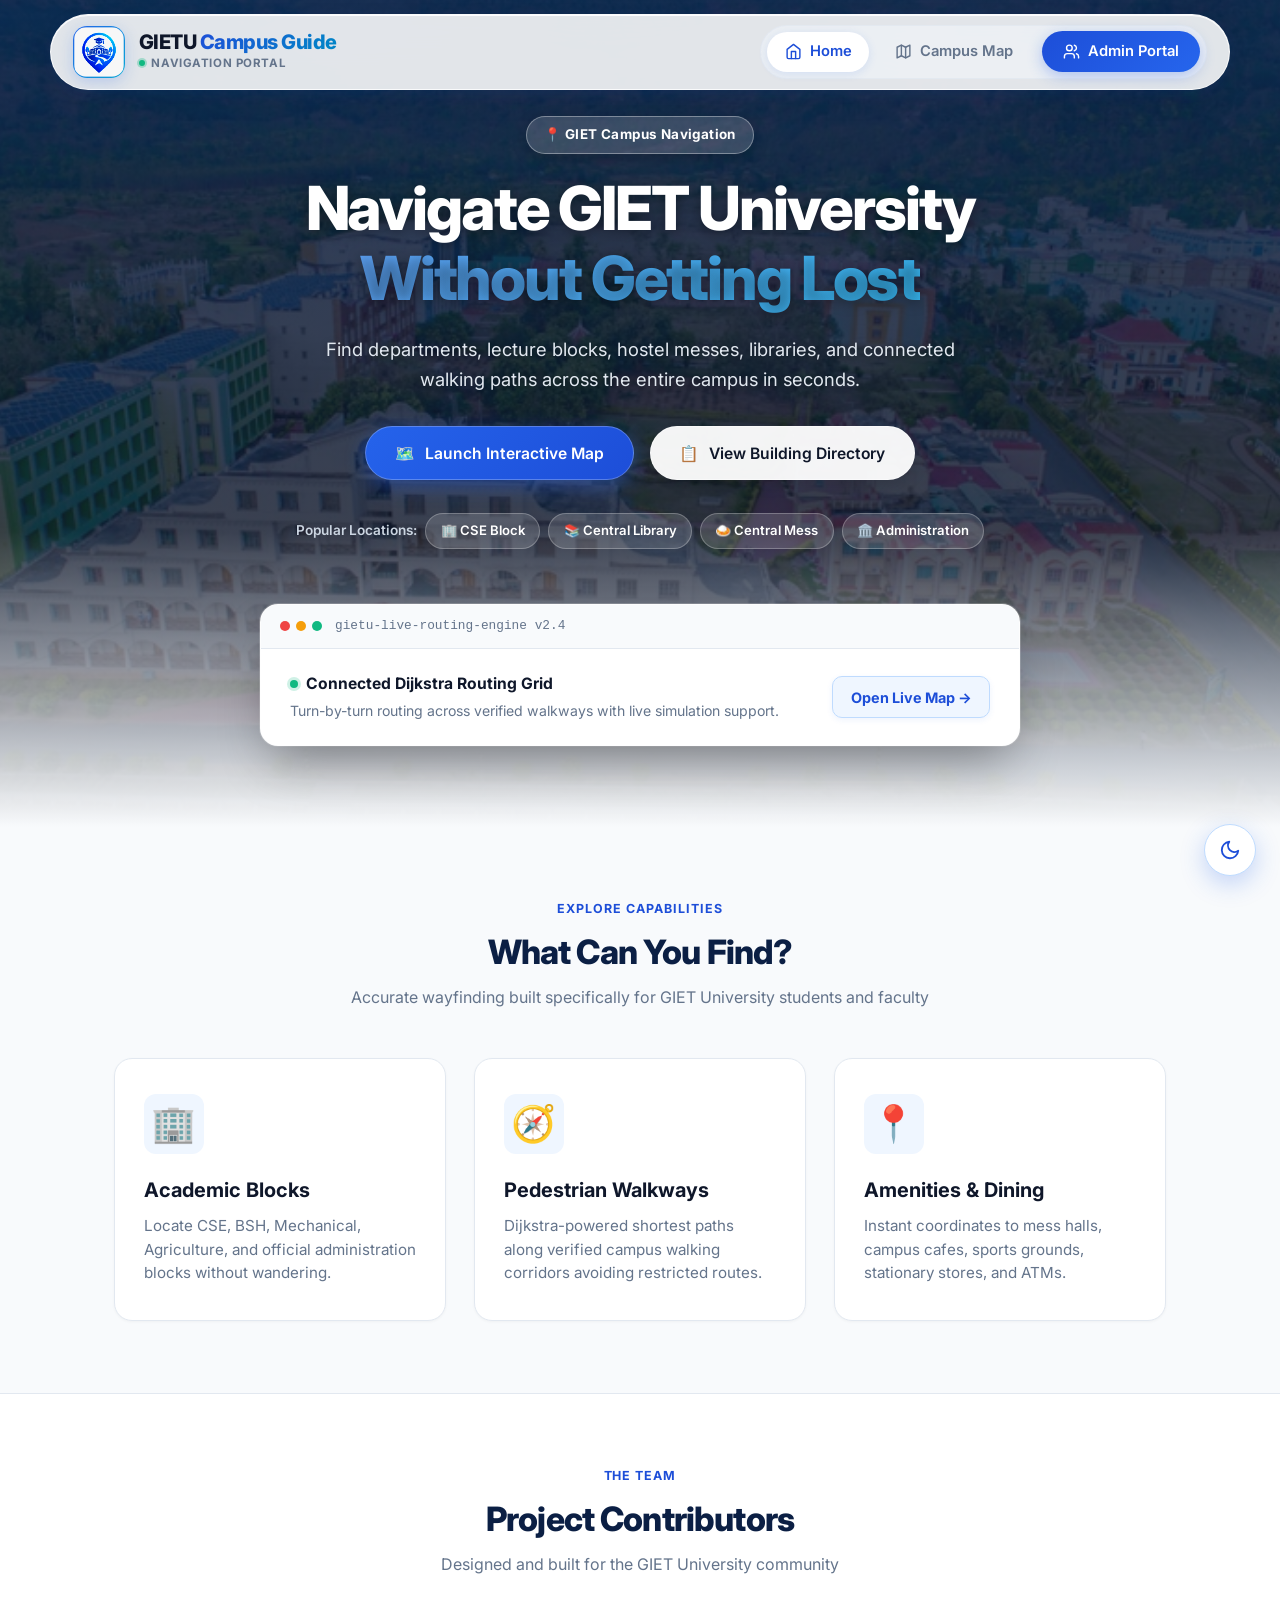
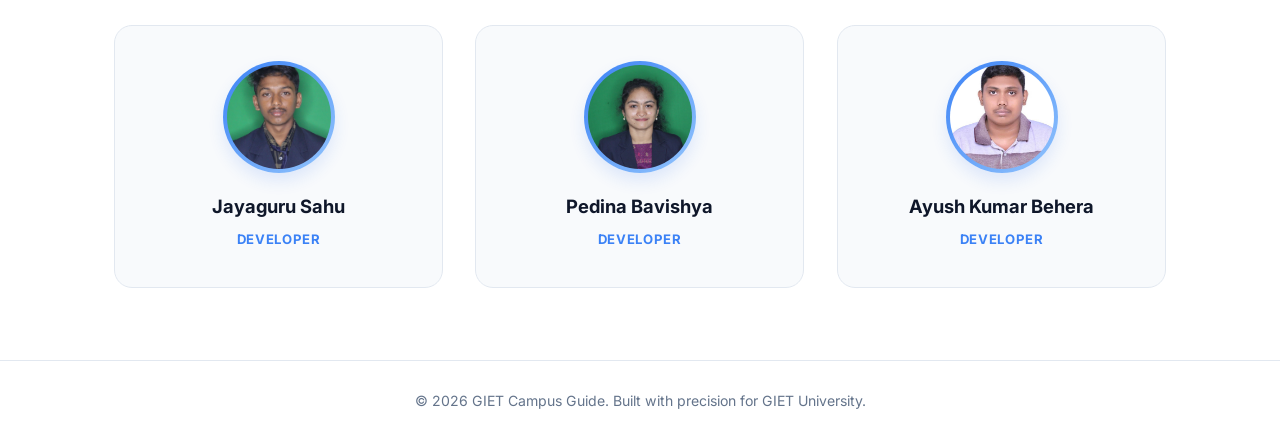
==== frontend/index.html @ 5979c018 "admin portal updated" ====
<!DOCTYPE html>
<html lang="en">
<head>
    <meta charset="UTF-8" />
    <meta name="viewport" content="width=device-width, initial-scale=1.0, maximum-scale=5.0" />
    <meta name="description" content="GIET University Campus Navigation Portal with Dijkstra-powered pathfinding and building directory." />
    <title>GIET Guide - Campus Navigation</title>

    <!-- FAVICON -->
    <link rel="icon" type="image/png" href="assets/images/LOGO.png" />
    <link rel="shortcut icon" type="image/png" href="assets/images/LOGO.png" />
    <link rel="apple-touch-icon" href="assets/images/LOGO.png" />

    <!-- Typography -->
    <link rel="preconnect" href="https://fonts.googleapis.com">
    <link rel="preconnect" href="https://fonts.gstatic.com" crossorigin>
    <link href="https://fonts.googleapis.com/css2?family=Inter:wght@400;500;600;700;800&display=swap" rel="stylesheet">

    <link rel="stylesheet" href="css/style.css" />
</head>
<body>

    <!-- FLOATING NAVBAR -->
    <header class="header">
        <div class="nav-container">
            <a href="index.html" class="logo-section">
                <div class="logo-box">
                    <img src="assets/images/LOGO.png" class="logo" alt="GIET Logo" />
                </div>
                <div class="brand-text-group">
                    <span class="brand-title">GIETU <span class="highlight-gradient">Campus Guide</span></span>
                    <span class="brand-sub"><span class="pulse-dot"></span> Navigation Portal</span>
                </div>
            </a>

            <!-- Hamburger Button (Mobile Only) -->
            <button class="hamburger-btn" id="hamburger-btn" aria-label="Toggle navigation menu" aria-expanded="false">
                <span class="bar"></span>
                <span class="bar"></span>
                <span class="bar"></span>
            </button>

            <!-- Navigation Links -->
            <nav class="navbar" id="navbar">
                <a href="index.html" class="nav-link active">
                    <svg class="nav-icon" viewBox="0 0 24 24" fill="none" stroke="currentColor" stroke-width="2" stroke-linecap="round" stroke-linejoin="round"><path d="m3 9 9-7 9 7v11a2 2 0 0 1-2 2H5a2 2 0 0 1-2-2z"/><polyline points="9 22 9 12 15 12 15 22"/></svg>
                    <span>Home</span>
                </a>
                <a href="navigation.html" class="nav-link">
                    <svg class="nav-icon" viewBox="0 0 24 24" fill="none" stroke="currentColor" stroke-width="2" stroke-linecap="round" stroke-linejoin="round"><polygon points="3 6 9 3 15 6 21 3 21 18 15 21 9 18 3 21"/><line x1="9" x2="9" y1="3" y2="18"/><line x1="15" x2="15" y1="6" y2="21"/></svg>
                    <span>Campus Map</span>
                </a>
                <a href="admin.html" class="nav-link admin-btn">
                    <svg class="nav-icon admin-icon" viewBox="0 0 24 24" fill="none" stroke="currentColor" stroke-width="2" stroke-linecap="round" stroke-linejoin="round"><path d="M16 21v-2a4 4 0 0 0-4-4H6a4 4 0 0 0-4 4v2"/><circle cx="9" cy="7" r="4"/><path d="M22 21v-2a4 4 0 0 0-3-3.87"/><path d="M16 3.13a4 4 0 0 1 0 7.75"/></svg>
                    <span>Admin Portal</span>
                </a>
            </nav>
        </div>
    </header>

    <main>
        <!-- HERO SECTION -->
        <section class="hero">
            <div class="hero-container">
                <div class="badge-wrapper">
                    <span class="badge">📍 GIET Campus Navigation</span>
                </div>
                
                <h1>Navigate GIET University <br><span class="gradient-text">Without Getting Lost</span></h1>
                
                <p class="hero-subtitle">
                    Find departments, lecture blocks, hostel messes, libraries, and connected walking paths across the entire campus in seconds.
                </p>

                <!-- Primary Action Buttons -->
                <div class="hero-buttons">
                    <a href="navigation.html" class="btn btn-primary">
                        <span>🗺️</span> Launch Interactive Map
                    </a>
                    <a href="navigation.html?mode=list" class="btn btn-secondary">
                        <span>📋</span> View Building Directory
                    </a>
                </div>

                <!-- Instant Jump Chips -->
                <div class="quick-chips-wrapper">
                    <span class="chips-label">Popular Locations:</span>
                    <div class="quick-chips">
                        <a href="navigation.html?dest=CSE" class="chip">🏢 CSE Block</a>
                        <a href="navigation.html?dest=Library" class="chip">📚 Central Library</a>
                        <a href="navigation.html?dest=Mess" class="chip">🍛 Central Mess</a>
                        <a href="navigation.html?dest=Admin" class="chip">🏛️ Administration</a>
                    </div>
                </div>

                <!-- Live Routing Preview Card -->
                <div class="hero-preview-card">
                    <div class="preview-bar">
                        <div class="window-dots">
                            <span class="dot dot-red"></span>
                            <span class="dot dot-amber"></span>
                            <span class="dot dot-green"></span>
                        </div>
                        <span class="preview-title">gietu-live-routing-engine v2.4</span>
                    </div>
                    <div class="preview-body">
                        <div class="preview-info">
                            <div class="status-indicator">
                                <span class="status-pulse"></span>
                                <strong>Connected Dijkstra Routing Grid</strong>
                            </div>
                            <p>Turn-by-turn routing across verified walkways with live simulation support.</p>
                        </div>
                        <a href="navigation.html" class="preview-link">Open Live Map &rarr;</a>
                    </div>
                </div>
            </div>
        </section>

        <!-- FEATURES SECTION -->
        <section class="features">
            <div class="section-container">
                <div class="section-heading">
                    <span class="section-eyebrow">EXPLORE CAPABILITIES</span>
                    <h2>What Can You Find?</h2>
                    <p>Accurate wayfinding built specifically for GIET University students and faculty</p>
                </div>
                <div class="feature-cards">
                    <div class="card">
                        <div class="card-icon">🏢</div>
                        <h3>Academic Blocks</h3>
                        <p>Locate CSE, BSH, Mechanical, Agriculture, and official administration blocks without wandering.</p>
                    </div>
                    <div class="card">
                        <div class="card-icon">🧭</div>
                        <h3>Pedestrian Walkways</h3>
                        <p>Dijkstra-powered shortest paths along verified campus walking corridors avoiding restricted routes.</p>
                    </div>
                    <div class="card">
                        <div class="card-icon">📍</div>
                        <h3>Amenities & Dining</h3>
                        <p>Instant coordinates to mess halls, campus cafes, sports grounds, stationary stores, and ATMs.</p>
                    </div>
                </div>
            </div>
        </section>

        <!-- CONTRIBUTORS SECTION -->
        <section class="about-section">
            <div class="section-container">
                <div class="section-heading">
                    <span class="section-eyebrow">THE TEAM</span>
                    <h2>Project Contributors</h2>
                    <p>Designed and built for the GIET University community</p>
                </div>
                <div class="team-grid">
                    <div class="team-card">
                        <div class="avatar-wrapper">
                            <!-- URL encoded or renamed without spaces -->
                            <img src="assets/images/jaya%20photo.jpeg" alt="Jayaguru Sahu" loading="lazy" />
                        </div>
                        <h4>Jayaguru Sahu</h4>
                        <span class="team-role">Developer</span>
                    </div>

                    <div class="team-card">
                        <div class="avatar-wrapper">
                            <!-- URL encoded or renamed without spaces -->
                            <img src="assets/images/bhavishya%20image%20.jpeg" alt="Pedina Bavishya" loading="lazy" />
                        </div>
                        <h4>Pedina Bavishya</h4>
                        <span class="team-role">Developer</span>
                    </div>

                    <div class="team-card">
                        <div class="avatar-wrapper">
                            <!-- URL encoded or renamed without spaces -->
                            <img src="assets/images/Ayush%20photo.jpeg" alt="Ayush Kumar Behera" loading="lazy" />
                        </div>
                        <h4>Ayush Kumar Behera</h4>
                        <span class="team-role">Developer</span>
                    </div>
                </div>
            </div>
        </section>
    </main>

    <!-- FOOTER -->
    <footer class="footer">
        <p>&copy; 2026 GIET Campus Guide. Built with precision for GIET University.</p>
    </footer>

    <!-- Dark Mode Button -->
    <button class="theme-toggle" id="theme-toggle" aria-label="Toggle dark mode" title="Toggle dark mode">
        <svg class="theme-icon" viewBox="0 0 24 24" fill="none" stroke="currentColor" stroke-width="2" stroke-linecap="round" stroke-linejoin="round">
            <path d="M21 12.79A9 9 0 1 1 11.21 3 7 7 0 0 0 21 12.79z"/>
        </svg>
    </button>

    <script src="js/home.js"></script>
</body>
</html>
---- frontend/css/style.css ----
:root {
    --primary-blue: #1d4ed8;
    --primary-hover: #1e40af;
    --accent-blue: #3b82f6;
    --accent-cyan: #06b6d4;
    --accent-purple: #8b5cf6;
    --soft-blue-bg: #eff6ff;
    --text-main: #0f172a;
    --text-muted: #64748b;
    --card-bg: #ffffff;
    --border-color: #e2e8f0;
    --radius-lg: 18px;
    --radius-md: 12px;
    --radius-full: 9999px;
    --shadow-sm: 0 1px 3px rgba(0,0,0,0.04);
    --shadow-card: 0 10px 25px -5px rgba(29, 78, 216, 0.08), 0 8px 10px -6px rgba(0, 0, 0, 0.04);
    --shadow-hover: 0 20px 35px -8px rgba(29, 78, 216, 0.16);
}

/* ===== DARK MODE VARIABLES ===== */
body.dark-mode {
    --text-main: #f1f5f9;
    --text-muted: #94a3b8;
    --card-bg: #1e293b;
    --border-color: #334155;
    --soft-blue-bg: #1e3a5f;
}

body.dark-mode {
    background-color: #0f172a;
}

body.dark-mode .nav-container {
    background: rgba(15, 23, 42, 0.88);
    border-color: rgba(51, 65, 85, 0.8);
}

body.dark-mode .header.scrolled .nav-container {
    background: rgba(15, 23, 42, 0.96);
    box-shadow: 
        0 14px 40px -10px rgba(0, 0, 0, 0.4),
        0 6px 20px rgba(0, 0, 0, 0.3),
        0 0 0 1px rgba(51, 65, 85, 0.5);
}

body.dark-mode .navbar {
    background: rgba(30, 41, 59, 0.65);
    border-color: rgba(51, 65, 85, 0.8);
}

body.dark-mode .nav-link.active,
body.dark-mode .nav-link:hover {
    background: #1e293b;
}

body.dark-mode .logo-box,
body.dark-mode .logo {
    background: #1e293b;
}

body.dark-mode .card,
body.dark-mode .team-card,
body.dark-mode .about-section,
body.dark-mode .footer,
body.dark-mode .hero-preview-card,
body.dark-mode .preview-body {
    background: var(--card-bg);
}

body.dark-mode .preview-bar {
    background: #0f172a;
}

body.dark-mode .section-heading h2 {
    color: #f1f5f9;
}

/* FIXED DARK MODE TOGGLE (bottom-right, stays in place while scrolling) */
.theme-toggle {
    position: fixed;
    bottom: 24px;
    right: 24px;
    z-index: 2000;

    display: flex;
    align-items: center;
    justify-content: center;
    width: 52px;
    height: 52px;
    border-radius: 50%;
    background: #ffffff;
    border: 1.5px solid #bfdbfe;
    cursor: pointer;
    box-shadow: 0 8px 24px rgba(37, 99, 235, 0.25);
    transition: all 0.25s ease;
}

.theme-toggle:hover {
    transform: translateY(-3px) scale(1.05);
    box-shadow: 0 12px 28px rgba(37, 99, 235, 0.35);
}

.theme-icon {
    width: 22px;
    height: 22px;
    color: var(--primary-blue);
    transition: color 0.3s ease;
}

body.dark-mode .theme-toggle {
    background: #1e293b;
    border-color: #334155;
    box-shadow: 0 8px 24px rgba(0, 0, 0, 0.4);
}

body.dark-mode .theme-icon {
    color: #fbbf24;
}

* {
    margin: 0;
    padding: 0;
    box-sizing: border-box;
    -webkit-tap-highlight-color: transparent;
}

html, body {
    overflow-x: hidden;
    width: 100%;
}

body {
    font-family: 'Inter', system-ui, -apple-system, sans-serif;
    color: var(--text-main);
    background-color: #f8fafc;
    line-height: 1.6;
    -webkit-font-smoothing: antialiased;
}

/* ============================================================
   ULTRA-MODERN FLOATING PILL NAVBAR
   ============================================================ */
.header {
    position: fixed;
    top: 14px;
    left: 0;
    right: 0;
    z-index: 1000;
    width: 100%;
    padding: 0 1.25rem;
    pointer-events: none;
}

.nav-container {
    max-width: 1180px;
    margin: 0 auto;
    padding: 0.6rem 1.4rem;
    display: flex;
    align-items: center;
    justify-content: space-between;
    position: relative;
    pointer-events: auto;
    background: rgba(255, 255, 255, 0.88);
    backdrop-filter: blur(20px);
    -webkit-backdrop-filter: blur(20px);
    border-radius: var(--radius-full);
    border: 1px solid rgba(255, 255, 255, 0.8);
    box-shadow: 
        0 10px 35px -10px rgba(15, 23, 42, 0.12),
        0 4px 15px rgba(37, 99, 235, 0.08),
        inset 0 1px 0 rgba(255, 255, 255, 0.9);
    transition: all 0.35s cubic-bezier(0.16, 1, 0.3, 1);
}

/* Scrolled Floating State with Iridescent Glow */
.header.scrolled .nav-container {
    background: rgba(255, 255, 255, 0.96);
    box-shadow: 
        0 14px 40px -10px rgba(15, 23, 42, 0.18),
        0 6px 20px rgba(37, 99, 235, 0.14),
        0 0 0 1px rgba(147, 197, 253, 0.4);
    transform: translateY(-2px);
}

/* LOGO SECTION */
.logo-section {
    display: flex;
    align-items: center;
    gap: 0.85rem;
    text-decoration: none;
    user-select: none;
}

.logo-box {
    height: 52px;
    width: 52px;
    min-width: 52px;
    background: #ffffff;
    padding: 3px;
    border-radius: 14px;
    position: relative;
    box-shadow: 0 4px 15px rgba(37, 99, 235, 0.22);
    display: flex;
    align-items: center;
    justify-content: center;
    overflow: hidden;
    transition: transform 0.25s cubic-bezier(0.16, 1, 0.3, 1), box-shadow 0.25s ease;
}

/* Gradient Frame Ring */
.logo-box::before {
    content: '';
    position: absolute;
    inset: -2px;
    background: linear-gradient(135deg, #2563eb, #06b6d4, #8b5cf6);
    background-size: 200% 200%;
    border-radius: 14px;
    z-index: 0;
    animation: borderRotate 4s ease infinite;
}

@keyframes borderRotate {
    0% { background-position: 0% 50%; }
    50% { background-position: 100% 50%; }
    100% { background-position: 0% 50%; }
}

.logo {
    width: 100%;
    height: 100%;
    object-fit: contain;
    position: relative;
    z-index: 1;
    background: #ffffff;
    border-radius: 11px;
    transform: scale(1.08);
    filter: contrast(1.28) saturate(1.22) brightness(0.97) drop-shadow(0 2px 4px rgba(29, 78, 216, 0.25));
}

.logo-section:hover .logo-box {
    transform: translateY(-1px) scale(1.05);
    box-shadow: 0 8px 24px rgba(37, 99, 235, 0.32);
}

.brand-text-group {
    display: flex;
    flex-direction: column;
}

.brand-title {
    font-size: 1.25rem;
    font-weight: 800;
    color: var(--text-main);
    letter-spacing: -0.025em;
    line-height: 1.15;
}

.highlight-gradient {
    background: linear-gradient(135deg, #1d4ed8 0%, #0284c7 50%, #7c3aed 100%);
    background-size: 200% auto;
    -webkit-background-clip: text;
    -webkit-text-fill-color: transparent;
    animation: textShine 4s linear infinite;
}

@keyframes textShine {
    to { background-position: 200% center; }
}

.brand-sub {
    font-size: 0.72rem;
    font-weight: 700;
    color: var(--text-muted);
    letter-spacing: 0.05em;
    text-transform: uppercase;
    display: flex;
    align-items: center;
    gap: 0.4rem;
}

.pulse-dot {
    width: 6px;
    height: 6px;
    background: #10b981;
    border-radius: 50%;
    box-shadow: 0 0 0 2px rgba(16, 185, 129, 0.3);
    animation: livePulse 2s infinite;
}

@keyframes livePulse {
    0%, 100% { opacity: 1; transform: scale(1); }
    50% { opacity: 0.4; transform: scale(0.85); }
}

/* NAVBAR LINKS & SVG ICONS */
.navbar {
    display: flex;
    align-items: center;
    gap: 0.5rem;
    background: rgba(241, 245, 249, 0.65);
    padding: 0.35rem;
    border-radius: var(--radius-full);
    border: 1px solid rgba(226, 232, 240, 0.8);
}

.nav-link {
    text-decoration: none;
    font-weight: 600;
    font-size: 0.92rem;
    color: var(--text-muted);
    padding: 0.5rem 1.1rem;
    border-radius: var(--radius-full);
    display: inline-flex;
    align-items: center;
    gap: 0.5rem;
    position: relative;
    transition: all 0.25s cubic-bezier(0.16, 1, 0.3, 1);
}

.nav-icon {
    width: 17px;
    height: 17px;
    stroke: currentColor;
    transition: transform 0.2s ease, stroke 0.2s ease;
}

.nav-link:hover {
    color: var(--primary-blue);
    background: rgba(255, 255, 255, 0.85);
}

.nav-link:hover .nav-icon {
    transform: translateY(-1.5px);
    stroke: var(--primary-blue);
}

.nav-link.active {
    color: var(--primary-blue);
    background: #ffffff;
    box-shadow: 0 2px 10px rgba(37, 99, 235, 0.12);
}

/* Admin Gradient Pill Button with Shimmer */
.nav-link.admin-btn {
    background: linear-gradient(135deg, #1d4ed8, #2563eb, #0284c7);
    background-size: 200% auto;
    color: #ffffff !important;
    padding: 0.55rem 1.3rem;
    box-shadow: 0 4px 15px rgba(37, 99, 235, 0.32);
    margin-left: 0.25rem;
    border: none;
}

.nav-link.admin-btn .admin-icon {
    stroke: #ffffff;
}

.nav-link.admin-btn:hover {
    background-position: right center;
    transform: translateY(-1.5px) scale(1.02);
    box-shadow: 0 6px 20px rgba(37, 99, 235, 0.45);
}

/* HAMBURGER TOGGLE */
.hamburger-btn {
    display: none;
    flex-direction: column;
    justify-content: space-around;
    width: 42px;
    height: 42px;
    background: #ffffff;
    border: 1.5px solid #bfdbfe;
    border-radius: 12px;
    cursor: pointer;
    padding: 10px;
    z-index: 1001;
    box-shadow: 0 4px 10px rgba(37, 99, 235, 0.08);
    transition: all 0.25s ease;
}

.hamburger-btn:hover {
    background: #eff6ff;
}

.hamburger-btn .bar {
    width: 100%;
    height: 2.5px;
    background-color: var(--primary-blue);
    border-radius: 4px;
    transition: all 0.3s ease-in-out;
}

.hamburger-btn.active .bar:nth-child(1) {
    transform: translateY(6.5px) rotate(45deg);
}

.hamburger-btn.active .bar:nth-child(2) {
    opacity: 0;
    transform: translateX(-8px);
}

.hamburger-btn.active .bar:nth-child(3) {
    transform: translateY(-6.5px) rotate(-45deg);
}

/* HERO SECTION */
.hero {
    position: relative;
    background: 
        linear-gradient(
            180deg, 
            rgba(11, 31, 68, 0.88) 0%, 
            rgba(15, 23, 42, 0.82) 65%, 
            rgba(248, 250, 252, 1) 100%
        ),
        url('/frontend/assets/images/Giet\ campus-view.jpg') no-repeat center center;
    background-size: cover;
    background-attachment: scroll;
    padding: 6.5rem 1.5rem 5rem;
    margin-top: -20px; /* Pulls hero canvas under the floating pill navbar */
    text-align: center;
    overflow: hidden;
}

.hero-container {
    max-width: 880px;
    margin: 0 auto;
    position: relative;
    z-index: 2;
    padding-top: 2rem;
}

.badge-wrapper {
    margin-bottom: 1.25rem;
}

.badge {
    display: inline-block;
    padding: 0.45rem 1.1rem;
    background: rgba(255, 255, 255, 0.16);
    backdrop-filter: blur(10px);
    -webkit-backdrop-filter: blur(10px);
    color: #ffffff;
    font-size: 0.84rem;
    font-weight: 700;
    letter-spacing: 0.03em;
    border-radius: var(--radius-full);
    border: 1px solid rgba(255, 255, 255, 0.35);
    box-shadow: 0 4px 15px rgba(0, 0, 0, 0.2);
}

.hero h1 {
    font-size: clamp(2.3rem, 5.2vw, 3.8rem);
    font-weight: 800;
    letter-spacing: -0.035em;
    color: #ffffff;
    line-height: 1.15;
    margin-bottom: 1.25rem;
    text-shadow: 0 2px 14px rgba(0, 0, 0, 0.4);
}

.gradient-text {
    background: linear-gradient(135deg, #60a5fa 0%, #38bdf8 100%);
    -webkit-background-clip: text;
    -webkit-text-fill-color: transparent;
}

.hero-subtitle {
    font-size: 1.15rem;
    color: #e2e8f0;
    max-width: 680px;
    margin: 0 auto 2rem;
    line-height: 1.65;
    text-shadow: 0 1px 6px rgba(0, 0, 0, 0.35);
}

/* HERO BUTTONS */
.hero-buttons {
    display: flex;
    justify-content: center;
    gap: 1rem;
    flex-wrap: wrap;
    margin-bottom: 2rem;
}

.btn {
    display: inline-flex;
    align-items: center;
    justify-content: center;
    gap: 0.6rem;
    padding: 0.85rem 1.8rem;
    border-radius: var(--radius-full);
    font-size: 0.98rem;
    font-weight: 600;
    text-decoration: none;
    transition: transform 0.2s ease, box-shadow 0.2s ease, background 0.2s ease;
}

.btn-primary {
    background: linear-gradient(135deg, #2563eb, #1d4ed8);
    color: #ffffff;
    border: 1px solid rgba(255, 255, 255, 0.25);
    box-shadow: 0 6px 20px rgba(37, 99, 235, 0.45);
}

.btn-primary:hover {
    background: #1e40af;
    transform: translateY(-2px);
    box-shadow: 0 8px 24px rgba(37, 99, 235, 0.6);
}

.btn-secondary {
    background: rgba(255, 255, 255, 0.95);
    color: #0f172a;
    border: 1px solid rgba(255, 255, 255, 0.5);
    backdrop-filter: blur(8px);
    -webkit-backdrop-filter: blur(8px);
    box-shadow: 0 4px 15px rgba(0, 0, 0, 0.15);
}

.btn-secondary:hover {
    background: #ffffff;
    transform: translateY(-2px);
}

/* TRANSLUCENT QUICK CHIPS */
.quick-chips-wrapper {
    display: flex;
    align-items: center;
    justify-content: center;
    gap: 0.55rem;
    flex-wrap: wrap;
    margin-bottom: 3.5rem;
}

.chips-label {
    font-size: 0.85rem;
    font-weight: 600;
    color: #cbd5e1;
}

.quick-chips {
    display: flex;
    gap: 0.5rem;
    flex-wrap: wrap;
    justify-content: center;
}

.chip {
    font-size: 0.82rem;
    font-weight: 600;
    color: #ffffff;
    background: rgba(255, 255, 255, 0.15);
    backdrop-filter: blur(8px);
    -webkit-backdrop-filter: blur(8px);
    padding: 0.4rem 0.9rem;
    border-radius: var(--radius-full);
    text-decoration: none;
    border: 1px solid rgba(255, 255, 255, 0.25);
    transition: all 0.2s ease;
}

.chip:hover {
    background: #3b82f6;
    border-color: #60a5fa;
    color: #ffffff;
    transform: translateY(-2px);
    box-shadow: 0 4px 12px rgba(59, 130, 246, 0.35);
}

/* HERO PREVIEW CARD */
.hero-preview-card {
    background: rgba(255, 255, 255, 0.96);
    backdrop-filter: blur(16px);
    -webkit-backdrop-filter: blur(16px);
    border-radius: var(--radius-lg);
    border: 1px solid rgba(255, 255, 255, 0.7);
    box-shadow: 0 25px 50px -12px rgba(0, 0, 0, 0.35), 0 0 0 1px rgba(255, 255, 255, 0.2);
    max-width: 760px;
    margin: 0 auto;
    overflow: hidden;
    text-align: left;
}

.preview-bar {
    background: #f8fafc;
    border-bottom: 1px solid var(--border-color);
    padding: 0.7rem 1.2rem;
    display: flex;
    align-items: center;
    gap: 0.8rem;
}

.window-dots {
    display: flex;
    gap: 6px;
}

.dot {
    width: 10px;
    height: 10px;
    border-radius: 50%;
}

.dot-red { background: #ef4444; }
.dot-amber { background: #f59e0b; }
.dot-green { background: #10b981; }

.preview-title {
    font-family: monospace;
    font-size: 0.8rem;
    color: var(--text-muted);
}

.preview-body {
    padding: 1.4rem 1.8rem;
    display: flex;
    align-items: center;
    justify-content: space-between;
    gap: 1.5rem;
    background: #ffffff;
}

.status-indicator {
    display: flex;
    align-items: center;
    gap: 0.5rem;
    margin-bottom: 0.25rem;
}

.status-pulse {
    width: 8px;
    height: 8px;
    background: #10b981;
    border-radius: 50%;
    box-shadow: 0 0 0 3px rgba(16, 185, 129, 0.2);
}

.preview-info strong {
    font-size: 0.98rem;
    color: var(--text-main);
}

.preview-info p {
    font-size: 0.88rem;
    color: var(--text-muted);
}

.preview-link {
    font-size: 0.9rem;
    font-weight: 700;
    color: var(--primary-blue);
    text-decoration: none;
    padding: 0.55rem 1.1rem;
    background: #eff6ff;
    border-radius: 10px;
    border: 1px solid #bfdbfe;
    box-shadow: 0 2px 6px rgba(37, 99, 235, 0.08);
    white-space: nowrap;
    transition: all 0.2s ease;
}

.preview-link:hover {
    background: var(--primary-blue);
    color: #ffffff;
    border-color: var(--primary-blue);
}

/* CONTENT SECTIONS */
.section-container {
    max-width: 1100px;
    margin: 0 auto;
    padding: 4.5rem 1.5rem;
}

.section-heading {
    text-align: center;
    margin-bottom: 3rem;
}

.section-eyebrow {
    font-size: 0.78rem;
    font-weight: 700;
    color: var(--primary-blue);
    letter-spacing: 0.08em;
    display: block;
    margin-bottom: 0.4rem;
}

.section-heading h2 {
    font-size: 2.1rem;
    font-weight: 800;
    letter-spacing: -0.025em;
    color: #0b1f44;
}

.section-heading p {
    color: var(--text-muted);
    font-size: 1rem;
    margin-top: 0.35rem;
}

/* FEATURES */
.feature-cards {
    display: grid;
    grid-template-columns: repeat(auto-fit, minmax(280px, 1fr));
    gap: 1.75rem;
}

.card {
    background: var(--card-bg);
    border: 1px solid var(--border-color);
    border-radius: var(--radius-lg);
    padding: 2.2rem 1.8rem;
    box-shadow: var(--shadow-sm);
    text-align: left;
}

.card-icon {
    font-size: 2.25rem;
    width: 60px;
    height: 60px;
    display: flex;
    align-items: center;
    justify-content: center;
    background: var(--soft-blue-bg);
    border-radius: var(--radius-md);
    margin-bottom: 1.25rem;
}

.card h3 {
    font-size: 1.25rem;
    font-weight: 700;
    margin-bottom: 0.5rem;
    color: var(--text-main);
}

.card p {
    font-size: 0.95rem;
    color: var(--text-muted);
    line-height: 1.55;
}

/* CONTRIBUTORS */
.about-section {
    background: #ffffff;
    border-top: 1px solid var(--border-color);
}

.team-grid {
    display: grid;
    grid-template-columns: repeat(auto-fit, minmax(220px, 1fr));
    gap: 2rem;
    justify-content: center;
}

.team-card {
    background: #f8fafc;
    border: 1px solid var(--border-color);
    border-radius: var(--radius-lg);
    padding: 2.2rem 1.5rem;
    text-align: center;
}

.avatar-wrapper {
    width: 112px;
    height: 112px;
    margin: 0 auto 1.2rem;
    border-radius: var(--radius-full);
    padding: 4px;
    background: linear-gradient(135deg, var(--accent-blue), #93c5fd);
    display: flex;
    align-items: center;
    justify-content: center;
    box-shadow: 0 8px 16px rgba(37, 99, 235, 0.12);
}

.avatar-wrapper img {
    width: 100%;
    height: 100%;
    object-fit: cover;
    border-radius: var(--radius-full);
    background: #ffffff;
}

.team-card h4 {
    font-size: 1.15rem;
    font-weight: 700;
    color: var(--text-main);
    margin-bottom: 0.25rem;
}

.team-role {
    font-size: 0.82rem;
    font-weight: 700;
    color: var(--accent-blue);
    text-transform: uppercase;
    letter-spacing: 0.05em;
}

/* FOOTER */
.footer {
    border-top: 1px solid var(--border-color);
    padding: 1.8rem;
    text-align: center;
    font-size: 0.88rem;
    color: var(--text-muted);
    background: #ffffff;
}

/* -------------------------------------------------------------
   MOBILE NAVIGATION & RESPONSIVE (< 640px)
   ------------------------------------------------------------- */
@media (max-width: 640px) {
    .header {
        top: 8px;
        padding: 0 0.75rem;
    }

    .nav-container {
        padding: 0.5rem 1rem;
        border-radius: 20px;
    }

    .hamburger-btn {
        display: flex;
    }

    /* DROPDOWN MENU DRAWER WITH FROSTED GLASS */
    .navbar {
        position: absolute;
        top: calc(100% + 8px);
        left: 0;
        right: 0;
        background: rgba(255, 255, 255, 0.98);
        backdrop-filter: blur(24px);
        -webkit-backdrop-filter: blur(24px);
        border: 1px solid rgba(226, 232, 240, 0.9);
        border-radius: 20px;
        box-shadow: 0 20px 40px -10px rgba(15, 23, 42, 0.2);
        flex-direction: column;
        align-items: stretch;
        gap: 0.5rem;
        padding: 1rem;
        
        opacity: 0;
        visibility: hidden;
        transform: translateY(-12px);
        transition: opacity 0.25s ease, transform 0.25s cubic-bezier(0.16, 1, 0.3, 1), visibility 0.25s;
    }

    .navbar.open {
        opacity: 1;
        visibility: visible;
        transform: translateY(0);
    }

    .nav-link {
        font-size: 1rem;
        padding: 0.85rem 1rem;
        border-radius: 12px;
        justify-content: center;
        background: #f8fafc;
        border: 1px solid var(--border-color);
    }

    .nav-link.admin-btn {
        margin-left: 0;
        margin-top: 0.25rem;
    }

    /* Mobile Logo */
    .logo-box {
        height: 44px;
        width: 44px;
        min-width: 44px;
        padding: 2px;
        border-radius: 12px;
    }

    .brand-title {
        font-size: 1.05rem;
    }

    .brand-sub {
        font-size: 0.64rem;
    }

    .hero {
        padding: 5.5rem 1rem 3rem;
    }

    .hero h1 {
        font-size: 1.95rem;
    }

    .hero-subtitle {
        font-size: 0.95rem;
        line-height: 1.5;
        margin-bottom: 1.4rem;
    }

    .hero-buttons {
        flex-direction: column;
        gap: 0.65rem;
        width: 100%;
        margin-bottom: 1.5rem;
    }

    .btn {
        width: 100%;
        padding: 0.8rem 1rem;
        font-size: 0.95rem;
    }

    .quick-chips-wrapper {
        flex-direction: column;
        align-items: flex-start;
        margin-bottom: 2rem;
        width: 100%;
    }

    .chips-label {
        margin-bottom: 0.4rem;
    }

    .quick-chips {
        display: flex;
        flex-wrap: nowrap;
        overflow-x: auto;
        width: 100%;
        padding-bottom: 0.5rem;
        justify-content: flex-start;
        -webkit-overflow-scrolling: touch;
        scrollbar-width: none;
    }

    .quick-chips::-webkit-scrollbar {
        display: none;
    }

    .chip {
        flex-shrink: 0;
    }

    .preview-body {
        flex-direction: column;
        align-items: stretch;
        gap: 0.85rem;
        padding: 1.1rem;
    }

    .preview-link {
        text-align: center;
        width: 100%;
    }

    .section-container {
        padding: 2.8rem 1rem;
    }

    .section-heading {
        margin-bottom: 1.8rem;
    }

    .section-heading h2 {
        font-size: 1.6rem;
    }

    .feature-cards, .team-grid {
        grid-template-columns: 1fr;
        gap: 1rem;
    }
}
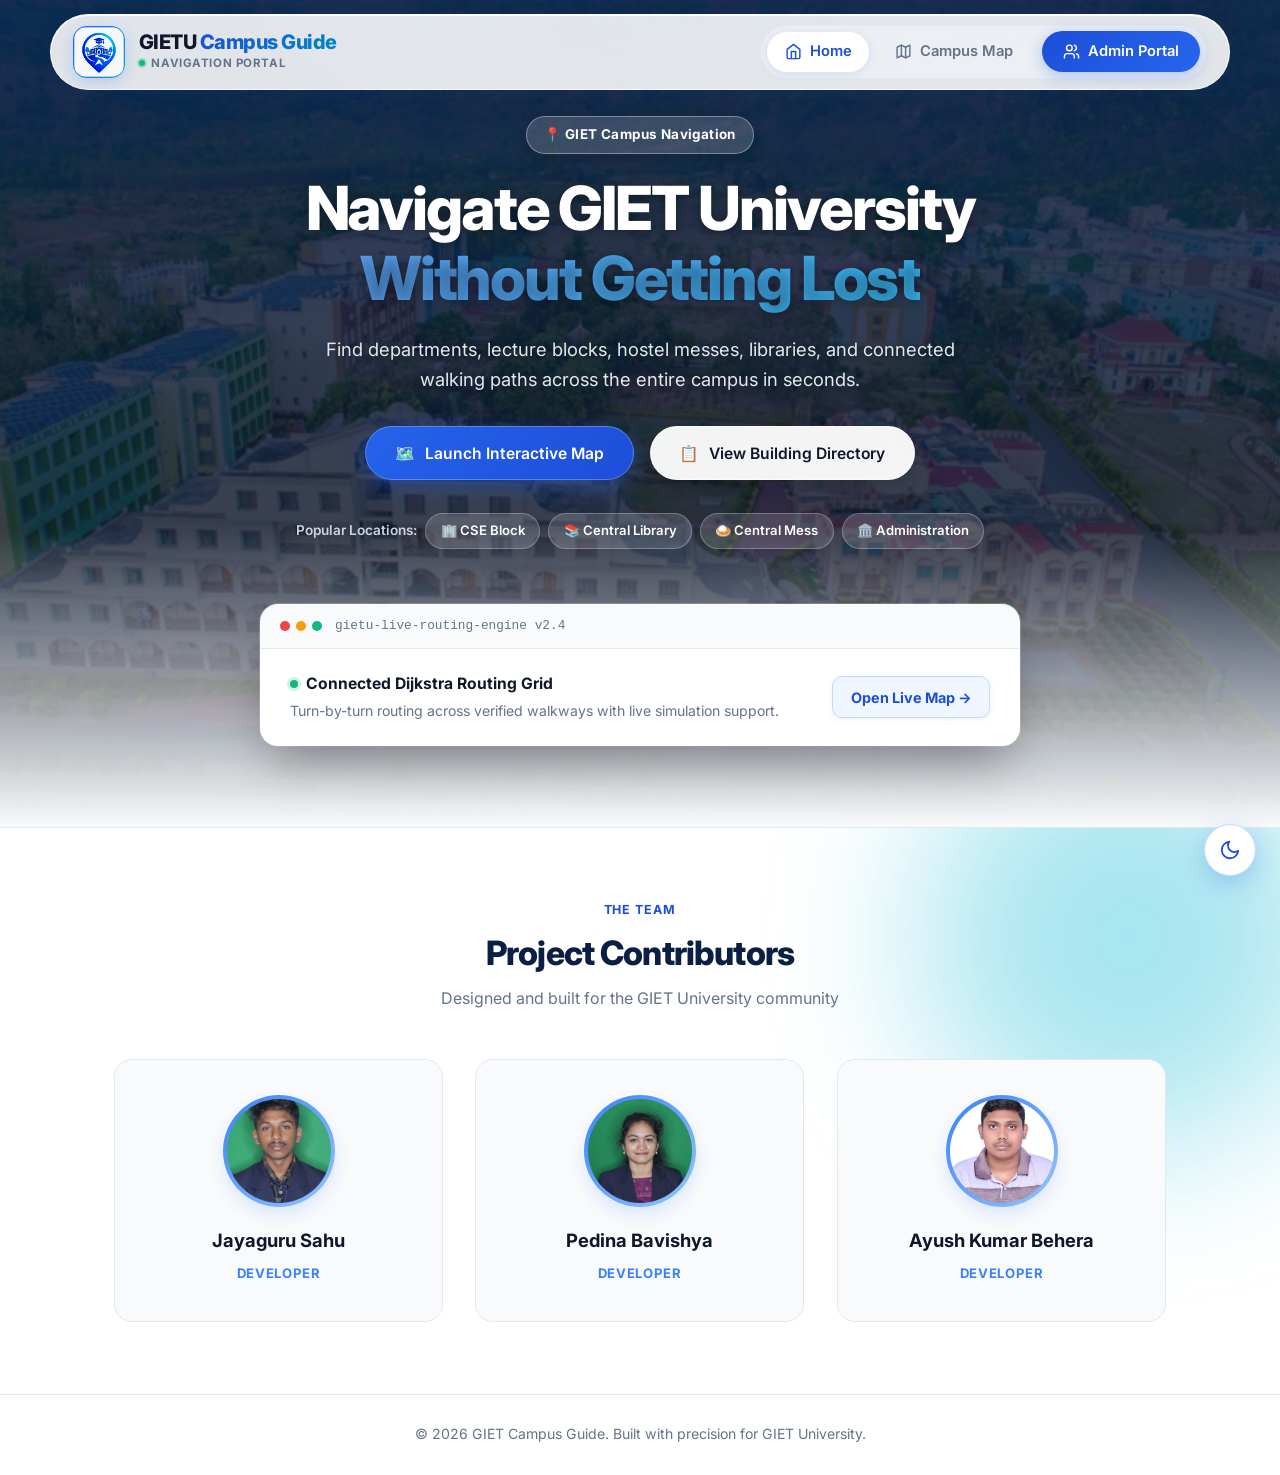
==== commit 29edfdf7: "edited contributors section" ====
--- a/frontend/index.html
+++ b/frontend/index.html
@@ -117,74 +117,44 @@
             </div>
         </section>
 
-        <!-- FEATURES SECTION -->
-        <section class="features">
-            <div class="section-container">
-                <div class="section-heading">
-                    <span class="section-eyebrow">EXPLORE CAPABILITIES</span>
-                    <h2>What Can You Find?</h2>
-                    <p>Accurate wayfinding built specifically for GIET University students and faculty</p>
+        <!-- CONTRIBUTORS SECTION -->
+<section class="about-section">
+    <div class="blob blob-3"></div>
+    <div class="section-container">
+        <div class="section-heading">
+            <span class="section-eyebrow">THE TEAM</span>
+            <h2>Project Contributors</h2>
+            <p>Designed and built for the GIET University community</p>
+        </div>
+        <div class="team-grid">
+            <div class="team-card">
+                <div class="avatar-wrapper">
+                    <img src="assets/images/jaya%20photo.jpeg" alt="Jayaguru Sahu" loading="lazy" />
                 </div>
-                <div class="feature-cards">
-                    <div class="card">
-                        <div class="card-icon">🏢</div>
-                        <h3>Academic Blocks</h3>
-                        <p>Locate CSE, BSH, Mechanical, Agriculture, and official administration blocks without wandering.</p>
-                    </div>
-                    <div class="card">
-                        <div class="card-icon">🧭</div>
-                        <h3>Pedestrian Walkways</h3>
-                        <p>Dijkstra-powered shortest paths along verified campus walking corridors avoiding restricted routes.</p>
-                    </div>
-                    <div class="card">
-                        <div class="card-icon">📍</div>
-                        <h3>Amenities & Dining</h3>
-                        <p>Instant coordinates to mess halls, campus cafes, sports grounds, stationary stores, and ATMs.</p>
-                    </div>
+                <h4>Jayaguru Sahu</h4>
+                <span class="team-role">Developer</span>
+            </div>
+
+            <div class="team-card">
+                <div class="avatar-wrapper">
+                    <img src="assets/images/bhavishya%20image%20.jpeg" alt="Pedina Bavishya" loading="lazy" />
                 </div>
+                <h4>Pedina Bavishya</h4>
+                <span class="team-role">Developer</span>
             </div>
-        </section>
 
-        <!-- CONTRIBUTORS SECTION -->
-        <section class="about-section">
-            <div class="section-container">
-                <div class="section-heading">
-                    <span class="section-eyebrow">THE TEAM</span>
-                    <h2>Project Contributors</h2>
-                    <p>Designed and built for the GIET University community</p>
+            <div class="team-card">
+                <div class="avatar-wrapper">
+                    <img src="assets/images/Ayush%20photo.jpeg" alt="Ayush Kumar Behera" loading="lazy" />
                 </div>
-                <div class="team-grid">
-                    <div class="team-card">
-                        <div class="avatar-wrapper">
-                            <!-- URL encoded or renamed without spaces -->
-                            <img src="assets/images/jaya%20photo.jpeg" alt="Jayaguru Sahu" loading="lazy" />
-                        </div>
-                        <h4>Jayaguru Sahu</h4>
-                        <span class="team-role">Developer</span>
-                    </div>
+                <h4>Ayush Kumar Behera</h4>
+                <span class="team-role">Developer</span>
+            </div>
+        </div>
+    </div>
+</section>
 
-                    <div class="team-card">
-                        <div class="avatar-wrapper">
-                            <!-- URL encoded or renamed without spaces -->
-                            <img src="assets/images/bhavishya%20image%20.jpeg" alt="Pedina Bavishya" loading="lazy" />
-                        </div>
-                        <h4>Pedina Bavishya</h4>
-                        <span class="team-role">Developer</span>
-                    </div>
-
-                    <div class="team-card">
-                        <div class="avatar-wrapper">
-                            <!-- URL encoded or renamed without spaces -->
-                            <img src="assets/images/Ayush%20photo.jpeg" alt="Ayush Kumar Behera" loading="lazy" />
-                        </div>
-                        <h4>Ayush Kumar Behera</h4>
-                        <span class="team-role">Developer</span>
-                    </div>
-                </div>
-            </div>
-        </section>
-    </main>
-
+        
     <!-- FOOTER -->
     <footer class="footer">
         <p>&copy; 2026 GIET Campus Guide. Built with precision for GIET University.</p>
--- a/frontend/css/style.css
+++ b/frontend/css/style.css
@@ -71,8 +71,54 @@
     background: #0f172a;
 }
 
+body.dark-mode .btn-secondary {
+    background: rgba(30, 41, 59, 0.9);
+    color: #f1f5f9;
+    border-color: rgba(51, 65, 85, 0.8);
+}
+
+body.dark-mode .features {
+    background: #0f172a;
+}
+
+body.dark-mode .preview-link {
+    background: rgba(59, 130, 246, 0.15);
+    color: #93c5fd;
+    border-color: rgba(51, 65, 85, 0.8);
+}
+
+body.dark-mode .preview-link:hover {
+    background: var(--primary-blue);
+    color: #ffffff;
+    border-color: var(--primary-blue);
+}
+
+body.dark-mode .btn-secondary:hover {
+    background: rgba(51, 65, 85, 0.95);
+}
+
 body.dark-mode .section-heading h2 {
     color: #f1f5f9;
+}
+
+body.dark-mode .card-icon {
+    background: rgba(59, 130, 246, 0.15);
+}
+
+body.dark-mode .hero {
+    background: 
+        linear-gradient(
+            180deg, 
+            rgba(11, 31, 68, 0.88) 0%, 
+            rgba(15, 23, 42, 0.82) 65%, 
+            rgba(15, 23, 42, 1) 100%
+        ),
+        url('/frontend/assets/images/Giet-campus-view.jpg') no-repeat center center;
+    background-size: cover;
+}
+
+body.dark-mode .blob {
+    opacity: 0.18;
 }
 
 /* FIXED DARK MODE TOGGLE (bottom-right, stays in place while scrolling) */
@@ -413,7 +459,7 @@
             rgba(15, 23, 42, 0.82) 65%, 
             rgba(248, 250, 252, 1) 100%
         ),
-        url('/frontend/assets/images/Giet\ campus-view.jpg') no-repeat center center;
+        url('/frontend/assets/images/Giet-campus-view.jpg') no-repeat center center;
     background-size: cover;
     background-attachment: scroll;
     padding: 6.5rem 1.5rem 5rem;
@@ -739,6 +785,51 @@
     font-size: 0.95rem;
     color: var(--text-muted);
     line-height: 1.55;
+}
+
+/* ===== DECORATIVE BACKGROUND BLOBS ===== */
+.features,
+.about-section {
+    position: relative;
+    overflow: hidden;
+}
+
+.blob {
+    position: absolute;
+    border-radius: 50%;
+    filter: blur(80px);
+    opacity: 0.35;
+    z-index: 0;
+    pointer-events: none;
+}
+
+.blob-1 {
+    width: 380px;
+    height: 380px;
+    background: var(--accent-blue);
+    top: -120px;
+    left: -100px;
+}
+
+.blob-2 {
+    width: 320px;
+    height: 320px;
+    background: var(--accent-purple);
+    bottom: -100px;
+    right: -80px;
+}
+
+.blob-3 {
+    width: 420px;
+    height: 420px;
+    background: var(--accent-cyan);
+    top: -100px;
+    right: -60px;
+}
+
+.section-container {
+    position: relative;
+    z-index: 1;
 }
 
 /* CONTRIBUTORS */
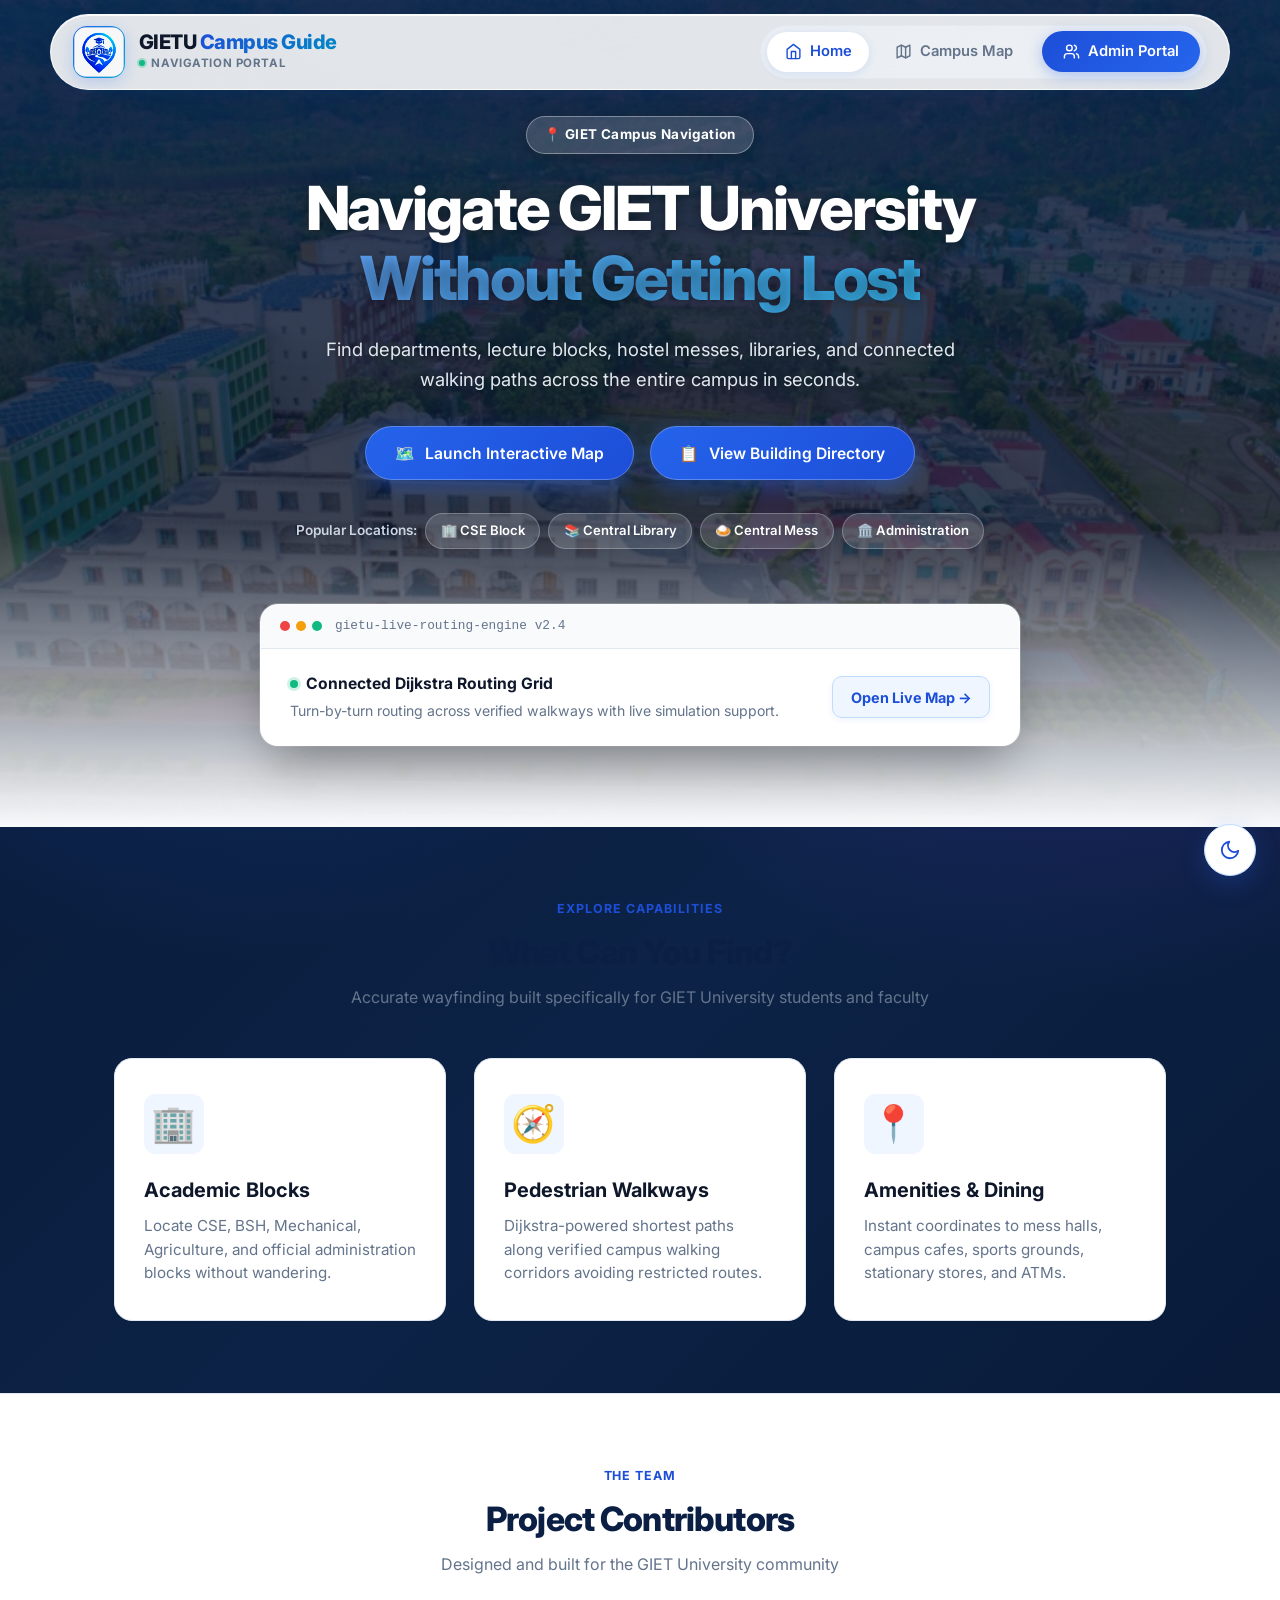
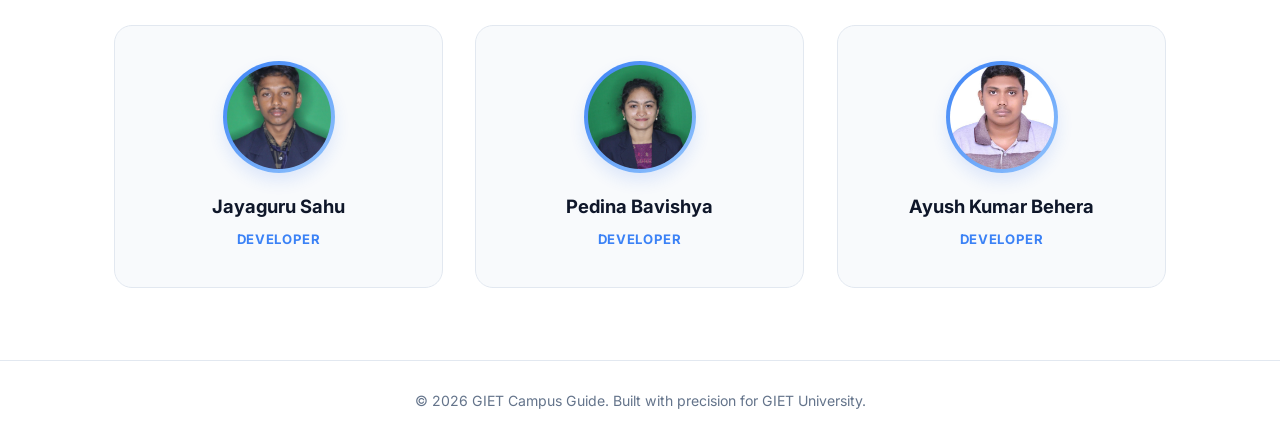
==== commit b64f9ec9: "building layout and ui" ====
--- a/frontend/index.html
+++ b/frontend/index.html
@@ -17,6 +17,7 @@
     <link href="https://fonts.googleapis.com/css2?family=Inter:wght@400;500;600;700;800&display=swap" rel="stylesheet">
 
     <link rel="stylesheet" href="css/style.css" />
+    <link rel="stylesheet" href="css/building.css" />
 </head>
 <body>
 
@@ -77,7 +78,7 @@
                     <a href="navigation.html" class="btn btn-primary">
                         <span>🗺️</span> Launch Interactive Map
                     </a>
-                    <a href="navigation.html?mode=list" class="btn btn-secondary">
+                    <a href="building.html" class="btn btn-secondary">
                         <span>📋</span> View Building Directory
                     </a>
                 </div>
@@ -117,44 +118,74 @@
             </div>
         </section>
 
+        <!-- FEATURES SECTION -->
+        <section class="features">
+            <div class="section-container">
+                <div class="section-heading">
+                    <span class="section-eyebrow">EXPLORE CAPABILITIES</span>
+                    <h2>What Can You Find?</h2>
+                    <p>Accurate wayfinding built specifically for GIET University students and faculty</p>
+                </div>
+                <div class="feature-cards">
+                    <div class="card">
+                        <div class="card-icon">🏢</div>
+                        <h3>Academic Blocks</h3>
+                        <p>Locate CSE, BSH, Mechanical, Agriculture, and official administration blocks without wandering.</p>
+                    </div>
+                    <div class="card">
+                        <div class="card-icon">🧭</div>
+                        <h3>Pedestrian Walkways</h3>
+                        <p>Dijkstra-powered shortest paths along verified campus walking corridors avoiding restricted routes.</p>
+                    </div>
+                    <div class="card">
+                        <div class="card-icon">📍</div>
+                        <h3>Amenities & Dining</h3>
+                        <p>Instant coordinates to mess halls, campus cafes, sports grounds, stationary stores, and ATMs.</p>
+                    </div>
+                </div>
+            </div>
+        </section>
+
         <!-- CONTRIBUTORS SECTION -->
-<section class="about-section">
-    <div class="blob blob-3"></div>
-    <div class="section-container">
-        <div class="section-heading">
-            <span class="section-eyebrow">THE TEAM</span>
-            <h2>Project Contributors</h2>
-            <p>Designed and built for the GIET University community</p>
-        </div>
-        <div class="team-grid">
-            <div class="team-card">
-                <div class="avatar-wrapper">
-                    <img src="assets/images/jaya%20photo.jpeg" alt="Jayaguru Sahu" loading="lazy" />
-                </div>
-                <h4>Jayaguru Sahu</h4>
-                <span class="team-role">Developer</span>
+        <section class="about-section">
+            <div class="section-container">
+                <div class="section-heading">
+                    <span class="section-eyebrow">THE TEAM</span>
+                    <h2>Project Contributors</h2>
+                    <p>Designed and built for the GIET University community</p>
+                </div>
+                <div class="team-grid">
+                    <div class="team-card">
+                        <div class="avatar-wrapper">
+                            <!-- URL encoded or renamed without spaces -->
+                            <img src="assets/images/jaya%20photo.jpeg" alt="Jayaguru Sahu" loading="lazy" />
+                        </div>
+                        <h4>Jayaguru Sahu</h4>
+                        <span class="team-role">Developer</span>
+                    </div>
+
+                    <div class="team-card">
+                        <div class="avatar-wrapper">
+                            <!-- URL encoded or renamed without spaces -->
+                            <img src="assets/images/bhavishya%20image%20.jpeg" alt="Pedina Bavishya" loading="lazy" />
+                        </div>
+                        <h4>Pedina Bavishya</h4>
+                        <span class="team-role">Developer</span>
+                    </div>
+
+                    <div class="team-card">
+                        <div class="avatar-wrapper">
+                            <!-- URL encoded or renamed without spaces -->
+                            <img src="assets/images/Ayush%20photo.jpeg" alt="Ayush Kumar Behera" loading="lazy" />
+                        </div>
+                        <h4>Ayush Kumar Behera</h4>
+                        <span class="team-role">Developer</span>
+                    </div>
+                </div>
             </div>
-
-            <div class="team-card">
-                <div class="avatar-wrapper">
-                    <img src="assets/images/bhavishya%20image%20.jpeg" alt="Pedina Bavishya" loading="lazy" />
-                </div>
-                <h4>Pedina Bavishya</h4>
-                <span class="team-role">Developer</span>
-            </div>
-
-            <div class="team-card">
-                <div class="avatar-wrapper">
-                    <img src="assets/images/Ayush%20photo.jpeg" alt="Ayush Kumar Behera" loading="lazy" />
-                </div>
-                <h4>Ayush Kumar Behera</h4>
-                <span class="team-role">Developer</span>
-            </div>
-        </div>
-    </div>
-</section>
-
-        
+        </section>
+    </main>
+
     <!-- FOOTER -->
     <footer class="footer">
         <p>&copy; 2026 GIET Campus Guide. Built with precision for GIET University.</p>
@@ -168,5 +199,6 @@
     </button>
 
     <script src="js/home.js"></script>
+   
 </body>
 </html>
--- a/frontend/css/style.css
+++ b/frontend/css/style.css
@@ -71,10 +71,12 @@
     background: #0f172a;
 }
 
+/* BUILDING DIRECTORY BUTTON - DARK MODE */
 body.dark-mode .btn-secondary {
-    background: rgba(30, 41, 59, 0.9);
-    color: #f1f5f9;
-    border-color: rgba(51, 65, 85, 0.8);
+    background: linear-gradient(135deg, #2563eb, #1d4ed8);
+    color: #ffffff;
+    border-color: rgba(255, 255, 255, 0.25);
+    box-shadow: 0 6px 20px rgba(37, 99, 235, 0.45);
 }
 
 body.dark-mode .features {
@@ -94,7 +96,9 @@
 }
 
 body.dark-mode .btn-secondary:hover {
-    background: rgba(51, 65, 85, 0.95);
+    background: #1e40af;
+    color: #ffffff;
+    box-shadow: 0 8px 24px rgba(37, 99, 235, 0.6);
 }
 
 body.dark-mode .section-heading h2 {
@@ -117,11 +121,7 @@
     background-size: cover;
 }
 
-body.dark-mode .blob {
-    opacity: 0.18;
-}
-
-/* FIXED DARK MODE TOGGLE (bottom-right, stays in place while scrolling) */
+/* FIXED DARK MODE TOGGLE */
 .theme-toggle {
     position: fixed;
     bottom: 24px;
@@ -131,25 +131,35 @@
     display: flex;
     align-items: center;
     justify-content: center;
+
     width: 52px;
     height: 52px;
+
     border-radius: 50%;
+
     background: #ffffff;
     border: 1.5px solid #bfdbfe;
+
     cursor: pointer;
+
     box-shadow: 0 8px 24px rgba(37, 99, 235, 0.25);
+
     transition: all 0.25s ease;
 }
 
 .theme-toggle:hover {
     transform: translateY(-3px) scale(1.05);
-    box-shadow: 0 12px 28px rgba(37, 99, 235, 0.35);
+
+    box-shadow:
+        0 12px 28px rgba(37, 99, 235, 0.35);
 }
 
 .theme-icon {
     width: 22px;
     height: 22px;
+
     color: var(--primary-blue);
+
     transition: color 0.3s ease;
 }
 
@@ -170,7 +180,8 @@
     -webkit-tap-highlight-color: transparent;
 }
 
-html, body {
+html,
+body {
     overflow-x: hidden;
     width: 100%;
 }
@@ -186,54 +197,76 @@
 /* ============================================================
    ULTRA-MODERN FLOATING PILL NAVBAR
    ============================================================ */
+
 .header {
     position: fixed;
     top: 14px;
     left: 0;
     right: 0;
+
     z-index: 1000;
+
     width: 100%;
+
     padding: 0 1.25rem;
+
     pointer-events: none;
 }
 
 .nav-container {
     max-width: 1180px;
+
     margin: 0 auto;
+
     padding: 0.6rem 1.4rem;
+
     display: flex;
     align-items: center;
     justify-content: space-between;
+
     position: relative;
+
     pointer-events: auto;
+
     background: rgba(255, 255, 255, 0.88);
+
     backdrop-filter: blur(20px);
     -webkit-backdrop-filter: blur(20px);
+
     border-radius: var(--radius-full);
+
     border: 1px solid rgba(255, 255, 255, 0.8);
-    box-shadow: 
+
+    box-shadow:
         0 10px 35px -10px rgba(15, 23, 42, 0.12),
         0 4px 15px rgba(37, 99, 235, 0.08),
         inset 0 1px 0 rgba(255, 255, 255, 0.9);
+
     transition: all 0.35s cubic-bezier(0.16, 1, 0.3, 1);
 }
 
-/* Scrolled Floating State with Iridescent Glow */
+/* Scrolled Floating State */
 .header.scrolled .nav-container {
     background: rgba(255, 255, 255, 0.96);
-    box-shadow: 
+
+    box-shadow:
         0 14px 40px -10px rgba(15, 23, 42, 0.18),
         0 6px 20px rgba(37, 99, 235, 0.14),
         0 0 0 1px rgba(147, 197, 253, 0.4);
+
     transform: translateY(-2px);
 }
 
 /* LOGO SECTION */
+
 .logo-section {
     display: flex;
     align-items: center;
+
     gap: 0.85rem;
+
     text-decoration: none;
+
     user-select: none;
 }
 
@@ -241,51 +274,102 @@
     height: 52px;
     width: 52px;
     min-width: 52px;
+
     background: #ffffff;
+
     padding: 3px;
+
     border-radius: 14px;
+
     position: relative;
-    box-shadow: 0 4px 15px rgba(37, 99, 235, 0.22);
+
+    box-shadow:
+        0 4px 15px rgba(37, 99, 235, 0.22);
+
     display: flex;
     align-items: center;
     justify-content: center;
+
     overflow: hidden;
-    transition: transform 0.25s cubic-bezier(0.16, 1, 0.3, 1), box-shadow 0.25s ease;
+
+    transition:
+        transform 0.25s cubic-bezier(0.16, 1, 0.3, 1),
+        box-shadow 0.25s ease;
 }
 
 /* Gradient Frame Ring */
+
 .logo-box::before {
     content: '';
+
     position: absolute;
+
     inset: -2px;
-    background: linear-gradient(135deg, #2563eb, #06b6d4, #8b5cf6);
+
+    background:
+        linear-gradient(
+            135deg,
+            #2563eb,
+            #06b6d4,
+            #8b5cf6
+        );
+
     background-size: 200% 200%;
+
     border-radius: 14px;
+
     z-index: 0;
+
     animation: borderRotate 4s ease infinite;
 }
 
 @keyframes borderRotate {
-    0% { background-position: 0% 50%; }
-    50% { background-position: 100% 50%; }
-    100% { background-position: 0% 50%; }
+
+    0% {
+        background-position: 0% 50%;
+    }
+
+    50% {
+        background-position: 100% 50%;
+    }
+
+    100% {
+        background-position: 0% 50%;
+    }
 }
 
 .logo {
     width: 100%;
     height: 100%;
+
     object-fit: contain;
+
     position: relative;
+
     z-index: 1;
+
     background: #ffffff;
+
     border-radius: 11px;
+
     transform: scale(1.08);
-    filter: contrast(1.28) saturate(1.22) brightness(0.97) drop-shadow(0 2px 4px rgba(29, 78, 216, 0.25));
+
+    filter:
+        contrast(1.28)
+        saturate(1.22)
+        brightness(0.97)
+        drop-shadow(
+            0 2px 4px rgba(29, 78, 216, 0.25)
+        );
 }
 
 .logo-section:hover .logo-box {
-    transform: translateY(-1px) scale(1.05);
-    box-shadow: 0 8px 24px rgba(37, 99, 235, 0.32);
+    transform:
+        translateY(-1px)
+        scale(1.05);
+
+    box-shadow:
+        0 8px 24px rgba(37, 99, 235, 0.32);
 }
 
 .brand-text-group {
@@ -295,105 +379,187 @@
 
 .brand-title {
     font-size: 1.25rem;
+
     font-weight: 800;
+
     color: var(--text-main);
+
     letter-spacing: -0.025em;
+
     line-height: 1.15;
 }
 
 .highlight-gradient {
-    background: linear-gradient(135deg, #1d4ed8 0%, #0284c7 50%, #7c3aed 100%);
+    background:
+        linear-gradient(
+            135deg,
+            #1d4ed8 0%,
+            #0284c7 50%,
+            #7c3aed 100%
+        );
+
     background-size: 200% auto;
+
     -webkit-background-clip: text;
     -webkit-text-fill-color: transparent;
+
     animation: textShine 4s linear infinite;
 }
 
 @keyframes textShine {
-    to { background-position: 200% center; }
+
+    to {
+        background-position: 200% center;
+    }
 }
 
 .brand-sub {
     font-size: 0.72rem;
+
     font-weight: 700;
+
     color: var(--text-muted);
+
     letter-spacing: 0.05em;
+
     text-transform: uppercase;
+
     display: flex;
     align-items: center;
+
     gap: 0.4rem;
 }
 
 .pulse-dot {
     width: 6px;
     height: 6px;
+
     background: #10b981;
+
     border-radius: 50%;
-    box-shadow: 0 0 0 2px rgba(16, 185, 129, 0.3);
+
+    box-shadow:
+        0 0 0 2px rgba(16, 185, 129, 0.3);
+
     animation: livePulse 2s infinite;
 }
 
 @keyframes livePulse {
-    0%, 100% { opacity: 1; transform: scale(1); }
-    50% { opacity: 0.4; transform: scale(0.85); }
-}
-
-/* NAVBAR LINKS & SVG ICONS */
+
+    0%,
+    100% {
+        opacity: 1;
+        transform: scale(1);
+    }
+
+    50% {
+        opacity: 0.4;
+        transform: scale(0.85);
+    }
+}
+
+/* NAVBAR LINKS */
+
 .navbar {
     display: flex;
     align-items: center;
+
     gap: 0.5rem;
+
     background: rgba(241, 245, 249, 0.65);
+
     padding: 0.35rem;
+
     border-radius: var(--radius-full);
-    border: 1px solid rgba(226, 232, 240, 0.8);
+
+    border:
+        1px solid rgba(226, 232, 240, 0.8);
 }
 
 .nav-link {
     text-decoration: none;
+
     font-weight: 600;
+
     font-size: 0.92rem;
+
     color: var(--text-muted);
+
     padding: 0.5rem 1.1rem;
+
     border-radius: var(--radius-full);
+
     display: inline-flex;
     align-items: center;
+
     gap: 0.5rem;
+
     position: relative;
-    transition: all 0.25s cubic-bezier(0.16, 1, 0.3, 1);
+
+    transition:
+        all 0.25s cubic-bezier(
+            0.16,
+            1,
+            0.3,
+            1
+        );
 }
 
 .nav-icon {
     width: 17px;
     height: 17px;
+
     stroke: currentColor;
-    transition: transform 0.2s ease, stroke 0.2s ease;
+
+    transition:
+        transform 0.2s ease,
+        stroke 0.2s ease;
 }
 
 .nav-link:hover {
     color: var(--primary-blue);
-    background: rgba(255, 255, 255, 0.85);
+
+    background:
+        rgba(255, 255, 255, 0.85);
 }
 
 .nav-link:hover .nav-icon {
     transform: translateY(-1.5px);
+
     stroke: var(--primary-blue);
 }
 
 .nav-link.active {
     color: var(--primary-blue);
+
     background: #ffffff;
-    box-shadow: 0 2px 10px rgba(37, 99, 235, 0.12);
-}
-
-/* Admin Gradient Pill Button with Shimmer */
+
+    box-shadow:
+        0 2px 10px rgba(37, 99, 235, 0.12);
+}
+
+/* Admin Gradient Pill Button */
+
 .nav-link.admin-btn {
-    background: linear-gradient(135deg, #1d4ed8, #2563eb, #0284c7);
+    background:
+        linear-gradient(
+            135deg,
+            #1d4ed8,
+            #2563eb,
+            #0284c7
+        );
+
     background-size: 200% auto;
+
     color: #ffffff !important;
+
     padding: 0.55rem 1.3rem;
-    box-shadow: 0 4px 15px rgba(37, 99, 235, 0.32);
+
+    box-shadow:
+        0 4px 15px rgba(37, 99, 235, 0.32);
+
     margin-left: 0.25rem;
+
     border: none;
 }
 
@@ -403,24 +569,43 @@
 
 .nav-link.admin-btn:hover {
     background-position: right center;
-    transform: translateY(-1.5px) scale(1.02);
-    box-shadow: 0 6px 20px rgba(37, 99, 235, 0.45);
+
+    transform:
+        translateY(-1.5px)
+        scale(1.02);
+
+    box-shadow:
+        0 6px 20px rgba(37, 99, 235, 0.45);
 }
 
 /* HAMBURGER TOGGLE */
+
 .hamburger-btn {
     display: none;
+
     flex-direction: column;
+
     justify-content: space-around;
+
     width: 42px;
     height: 42px;
+
     background: #ffffff;
-    border: 1.5px solid #bfdbfe;
+
+    border:
+        1.5px solid #bfdbfe;
+
     border-radius: 12px;
+
     cursor: pointer;
+
     padding: 10px;
+
     z-index: 1001;
-    box-shadow: 0 4px 10px rgba(37, 99, 235, 0.08);
+
+    box-shadow:
+        0 4px 10px rgba(37, 99, 235, 0.08);
+
     transition: all 0.25s ease;
 }
 
@@ -431,48 +616,71 @@
 .hamburger-btn .bar {
     width: 100%;
     height: 2.5px;
+
     background-color: var(--primary-blue);
+
     border-radius: 4px;
+
     transition: all 0.3s ease-in-out;
 }
 
 .hamburger-btn.active .bar:nth-child(1) {
-    transform: translateY(6.5px) rotate(45deg);
+    transform:
+        translateY(6.5px)
+        rotate(45deg);
 }
 
 .hamburger-btn.active .bar:nth-child(2) {
     opacity: 0;
+
     transform: translateX(-8px);
 }
 
 .hamburger-btn.active .bar:nth-child(3) {
-    transform: translateY(-6.5px) rotate(-45deg);
-}
-
-/* HERO SECTION */
+    transform:
+        translateY(-6.5px)
+        rotate(-45deg);
+}
+
+/* ============================================================
+   HERO SECTION
+   ============================================================ */
+
 .hero {
     position: relative;
-    background: 
+
+    background:
         linear-gradient(
-            180deg, 
-            rgba(11, 31, 68, 0.88) 0%, 
-            rgba(15, 23, 42, 0.82) 65%, 
+            180deg,
+            rgba(11, 31, 68, 0.88) 0%,
+            rgba(15, 23, 42, 0.82) 65%,
             rgba(248, 250, 252, 1) 100%
         ),
-        url('/frontend/assets/images/Giet-campus-view.jpg') no-repeat center center;
+        url('/frontend/assets/images/Giet-campus-view.jpg')
+        no-repeat center center;
+
     background-size: cover;
+
     background-attachment: scroll;
+
     padding: 6.5rem 1.5rem 5rem;
-    margin-top: -20px; /* Pulls hero canvas under the floating pill navbar */
+
+    margin-top: -20px;
+
     text-align: center;
+
     overflow: hidden;
 }
 
 .hero-container {
     max-width: 880px;
+
     margin: 0 auto;
+
     position: relative;
+
     z-index: 2;
+
     padding-top: 2rem;
 }
 
@@ -482,434 +690,664 @@
 
 .badge {
     display: inline-block;
+
     padding: 0.45rem 1.1rem;
-    background: rgba(255, 255, 255, 0.16);
+
+    background:
+        rgba(255, 255, 255, 0.16);
+
     backdrop-filter: blur(10px);
+
     -webkit-backdrop-filter: blur(10px);
+
     color: #ffffff;
+
     font-size: 0.84rem;
+
     font-weight: 700;
+
     letter-spacing: 0.03em;
+
     border-radius: var(--radius-full);
-    border: 1px solid rgba(255, 255, 255, 0.35);
-    box-shadow: 0 4px 15px rgba(0, 0, 0, 0.2);
+
+    border:
+        1px solid rgba(255, 255, 255, 0.35);
+
+    box-shadow:
+        0 4px 15px rgba(0, 0, 0, 0.2);
 }
 
 .hero h1 {
-    font-size: clamp(2.3rem, 5.2vw, 3.8rem);
+    font-size:
+        clamp(
+            2.3rem,
+            5.2vw,
+            3.8rem
+        );
+
     font-weight: 800;
+
     letter-spacing: -0.035em;
+
     color: #ffffff;
+
     line-height: 1.15;
+
     margin-bottom: 1.25rem;
-    text-shadow: 0 2px 14px rgba(0, 0, 0, 0.4);
+
+    text-shadow:
+        0 2px 14px rgba(0, 0, 0, 0.4);
 }
 
 .gradient-text {
-    background: linear-gradient(135deg, #60a5fa 0%, #38bdf8 100%);
+    background:
+        linear-gradient(
+            135deg,
+            #60a5fa 0%,
+            #38bdf8 100%
+        );
+
     -webkit-background-clip: text;
+
     -webkit-text-fill-color: transparent;
 }
 
 .hero-subtitle {
     font-size: 1.15rem;
+
     color: #e2e8f0;
+
     max-width: 680px;
-    margin: 0 auto 2rem;
+
+    margin:
+        0 auto 2rem;
+
     line-height: 1.65;
-    text-shadow: 0 1px 6px rgba(0, 0, 0, 0.35);
-}
-
-/* HERO BUTTONS */
+
+    text-shadow:
+        0 1px 6px rgba(0, 0, 0, 0.35);
+}
+
+/* ============================================================
+   HERO BUTTONS
+   ============================================================ */
+
 .hero-buttons {
     display: flex;
+
     justify-content: center;
+
     gap: 1rem;
+
     flex-wrap: wrap;
+
     margin-bottom: 2rem;
 }
 
 .btn {
     display: inline-flex;
+
     align-items: center;
+
     justify-content: center;
+
     gap: 0.6rem;
+
     padding: 0.85rem 1.8rem;
+
     border-radius: var(--radius-full);
+
     font-size: 0.98rem;
+
     font-weight: 600;
+
     text-decoration: none;
-    transition: transform 0.2s ease, box-shadow 0.2s ease, background 0.2s ease;
-}
+
+    transition:
+        transform 0.2s ease,
+        box-shadow 0.2s ease,
+        background 0.2s ease;
+}
+
+/* LAUNCH MAP BUTTON */
 
 .btn-primary {
-    background: linear-gradient(135deg, #2563eb, #1d4ed8);
+    background:
+        linear-gradient(
+            135deg,
+            #2563eb,
+            #1d4ed8
+        );
+
     color: #ffffff;
-    border: 1px solid rgba(255, 255, 255, 0.25);
-    box-shadow: 0 6px 20px rgba(37, 99, 235, 0.45);
+
+    border:
+        1px solid rgba(255, 255, 255, 0.25);
+
+    box-shadow:
+        0 6px 20px rgba(37, 99, 235, 0.45);
 }
 
 .btn-primary:hover {
     background: #1e40af;
+
     transform: translateY(-2px);
-    box-shadow: 0 8px 24px rgba(37, 99, 235, 0.6);
-}
+
+    box-shadow:
+        0 8px 24px rgba(37, 99, 235, 0.6);
+}
+
+/* ============================================================
+   BUILDING DIRECTORY BUTTON
+   SAME STYLE AS LAUNCH INTERACTIVE MAP
+   ============================================================ */
 
 .btn-secondary {
-    background: rgba(255, 255, 255, 0.95);
-    color: #0f172a;
-    border: 1px solid rgba(255, 255, 255, 0.5);
-    backdrop-filter: blur(8px);
-    -webkit-backdrop-filter: blur(8px);
-    box-shadow: 0 4px 15px rgba(0, 0, 0, 0.15);
+    background:
+        linear-gradient(
+            135deg,
+            #2563eb,
+            #1d4ed8
+        );
+
+    color: #ffffff;
+
+    border:
+        1px solid rgba(255, 255, 255, 0.25);
+
+    box-shadow:
+        0 6px 20px rgba(37, 99, 235, 0.45);
 }
 
 .btn-secondary:hover {
-    background: #ffffff;
+    background: #1e40af;
+
+    color: #ffffff;
+
     transform: translateY(-2px);
-}
-
-/* TRANSLUCENT QUICK CHIPS */
+
+    box-shadow:
+        0 8px 24px rgba(37, 99, 235, 0.6);
+}
+
+/* ============================================================
+   TRANSLUCENT QUICK CHIPS
+   ============================================================ */
+
 .quick-chips-wrapper {
     display: flex;
+
     align-items: center;
+
     justify-content: center;
+
     gap: 0.55rem;
+
     flex-wrap: wrap;
+
     margin-bottom: 3.5rem;
 }
 
 .chips-label {
     font-size: 0.85rem;
+
     font-weight: 600;
+
     color: #cbd5e1;
 }
 
 .quick-chips {
     display: flex;
+
     gap: 0.5rem;
+
     flex-wrap: wrap;
+
     justify-content: center;
 }
 
 .chip {
     font-size: 0.82rem;
+
     font-weight: 600;
+
     color: #ffffff;
-    background: rgba(255, 255, 255, 0.15);
+
+    background:
+        rgba(255, 255, 255, 0.15);
+
     backdrop-filter: blur(8px);
+
     -webkit-backdrop-filter: blur(8px);
+
     padding: 0.4rem 0.9rem;
+
     border-radius: var(--radius-full);
+
     text-decoration: none;
-    border: 1px solid rgba(255, 255, 255, 0.25);
+
+    border:
+        1px solid rgba(255, 255, 255, 0.25);
+
     transition: all 0.2s ease;
 }
 
 .chip:hover {
     background: #3b82f6;
+
     border-color: #60a5fa;
+
     color: #ffffff;
+
     transform: translateY(-2px);
-    box-shadow: 0 4px 12px rgba(59, 130, 246, 0.35);
-}
-
-/* HERO PREVIEW CARD */
+
+    box-shadow:
+        0 4px 12px rgba(59, 130, 246, 0.35);
+}
+
+/* ============================================================
+   HERO PREVIEW CARD
+   ============================================================ */
+
 .hero-preview-card {
-    background: rgba(255, 255, 255, 0.96);
+    background:
+        rgba(255, 255, 255, 0.96);
+
     backdrop-filter: blur(16px);
+
     -webkit-backdrop-filter: blur(16px);
+
     border-radius: var(--radius-lg);
-    border: 1px solid rgba(255, 255, 255, 0.7);
-    box-shadow: 0 25px 50px -12px rgba(0, 0, 0, 0.35), 0 0 0 1px rgba(255, 255, 255, 0.2);
+
+    border:
+        1px solid rgba(255, 255, 255, 0.7);
+
+    box-shadow:
+        0 25px 50px -12px rgba(0, 0, 0, 0.35),
+        0 0 0 1px rgba(255, 255, 255, 0.2);
+
     max-width: 760px;
+
     margin: 0 auto;
+
     overflow: hidden;
+
     text-align: left;
 }
 
 .preview-bar {
     background: #f8fafc;
-    border-bottom: 1px solid var(--border-color);
+
+    border-bottom:
+        1px solid var(--border-color);
+
     padding: 0.7rem 1.2rem;
+
     display: flex;
+
     align-items: center;
+
     gap: 0.8rem;
 }
 
 .window-dots {
     display: flex;
+
     gap: 6px;
 }
 
 .dot {
     width: 10px;
     height: 10px;
+
     border-radius: 50%;
 }
 
-.dot-red { background: #ef4444; }
-.dot-amber { background: #f59e0b; }
-.dot-green { background: #10b981; }
+.dot-red {
+    background: #ef4444;
+}
+
+.dot-amber {
+    background: #f59e0b;
+}
+
+.dot-green {
+    background: #10b981;
+}
 
 .preview-title {
     font-family: monospace;
+
     font-size: 0.8rem;
+
     color: var(--text-muted);
 }
 
 .preview-body {
     padding: 1.4rem 1.8rem;
+
     display: flex;
+
     align-items: center;
+
     justify-content: space-between;
+
     gap: 1.5rem;
+
     background: #ffffff;
 }
 
 .status-indicator {
     display: flex;
+
     align-items: center;
+
     gap: 0.5rem;
+
     margin-bottom: 0.25rem;
 }
 
 .status-pulse {
     width: 8px;
     height: 8px;
+
     background: #10b981;
+
     border-radius: 50%;
-    box-shadow: 0 0 0 3px rgba(16, 185, 129, 0.2);
+
+    box-shadow:
+        0 0 0 3px rgba(16, 185, 129, 0.2);
 }
 
 .preview-info strong {
     font-size: 0.98rem;
+
     color: var(--text-main);
 }
 
 .preview-info p {
     font-size: 0.88rem;
+
     color: var(--text-muted);
 }
 
 .preview-link {
     font-size: 0.9rem;
+
     font-weight: 700;
+
     color: var(--primary-blue);
+
     text-decoration: none;
+
     padding: 0.55rem 1.1rem;
+
     background: #eff6ff;
+
     border-radius: 10px;
+
     border: 1px solid #bfdbfe;
-    box-shadow: 0 2px 6px rgba(37, 99, 235, 0.08);
+
+    box-shadow:
+        0 2px 6px rgba(37, 99, 235, 0.08);
+
     white-space: nowrap;
+
     transition: all 0.2s ease;
 }
 
 .preview-link:hover {
     background: var(--primary-blue);
+
     color: #ffffff;
+
     border-color: var(--primary-blue);
 }
 
-/* CONTENT SECTIONS */
+/* ============================================================
+   CONTENT SECTIONS
+   ============================================================ */
+
 .section-container {
     max-width: 1100px;
+
     margin: 0 auto;
+
     padding: 4.5rem 1.5rem;
 }
 
 .section-heading {
     text-align: center;
+
     margin-bottom: 3rem;
 }
 
 .section-eyebrow {
     font-size: 0.78rem;
+
     font-weight: 700;
+
     color: var(--primary-blue);
+
     letter-spacing: 0.08em;
+
     display: block;
+
     margin-bottom: 0.4rem;
 }
 
 .section-heading h2 {
     font-size: 2.1rem;
+
     font-weight: 800;
+
     letter-spacing: -0.025em;
+
     color: #0b1f44;
 }
 
 .section-heading p {
     color: var(--text-muted);
+
     font-size: 1rem;
+
     margin-top: 0.35rem;
 }
 
 /* FEATURES */
+
 .feature-cards {
     display: grid;
-    grid-template-columns: repeat(auto-fit, minmax(280px, 1fr));
+
+    grid-template-columns:
+        repeat(
+            auto-fit,
+            minmax(280px, 1fr)
+        );
+
     gap: 1.75rem;
 }
 
 .card {
     background: var(--card-bg);
-    border: 1px solid var(--border-color);
+
+    border:
+        1px solid var(--border-color);
+
     border-radius: var(--radius-lg);
+
     padding: 2.2rem 1.8rem;
+
     box-shadow: var(--shadow-sm);
+
     text-align: left;
 }
 
 .card-icon {
     font-size: 2.25rem;
+
     width: 60px;
     height: 60px;
+
     display: flex;
+
     align-items: center;
+
     justify-content: center;
+
     background: var(--soft-blue-bg);
+
     border-radius: var(--radius-md);
+
     margin-bottom: 1.25rem;
 }
 
 .card h3 {
     font-size: 1.25rem;
+
     font-weight: 700;
+
     margin-bottom: 0.5rem;
+
     color: var(--text-main);
 }
 
 .card p {
     font-size: 0.95rem;
+
     color: var(--text-muted);
+
     line-height: 1.55;
 }
 
-/* ===== DECORATIVE BACKGROUND BLOBS ===== */
-.features,
-.about-section {
-    position: relative;
-    overflow: hidden;
-}
-
-.blob {
-    position: absolute;
-    border-radius: 50%;
-    filter: blur(80px);
-    opacity: 0.35;
-    z-index: 0;
-    pointer-events: none;
-}
-
-.blob-1 {
-    width: 380px;
-    height: 380px;
-    background: var(--accent-blue);
-    top: -120px;
-    left: -100px;
-}
-
-.blob-2 {
-    width: 320px;
-    height: 320px;
-    background: var(--accent-purple);
-    bottom: -100px;
-    right: -80px;
-}
-
-.blob-3 {
-    width: 420px;
-    height: 420px;
-    background: var(--accent-cyan);
-    top: -100px;
-    right: -60px;
-}
-
-.section-container {
-    position: relative;
-    z-index: 1;
-}
-
 /* CONTRIBUTORS */
+
 .about-section {
     background: #ffffff;
-    border-top: 1px solid var(--border-color);
+
+    border-top:
+        1px solid var(--border-color);
 }
 
 .team-grid {
     display: grid;
-    grid-template-columns: repeat(auto-fit, minmax(220px, 1fr));
+
+    grid-template-columns:
+        repeat(
+            auto-fit,
+            minmax(220px, 1fr)
+        );
+
     gap: 2rem;
+
     justify-content: center;
 }
 
 .team-card {
     background: #f8fafc;
-    border: 1px solid var(--border-color);
+
+    border:
+        1px solid var(--border-color);
+
     border-radius: var(--radius-lg);
+
     padding: 2.2rem 1.5rem;
+
     text-align: center;
 }
 
 .avatar-wrapper {
     width: 112px;
     height: 112px;
+
     margin: 0 auto 1.2rem;
+
     border-radius: var(--radius-full);
+
     padding: 4px;
-    background: linear-gradient(135deg, var(--accent-blue), #93c5fd);
+
+    background:
+        linear-gradient(
+            135deg,
+            var(--accent-blue),
+            #93c5fd
+        );
+
     display: flex;
+
     align-items: center;
+
     justify-content: center;
-    box-shadow: 0 8px 16px rgba(37, 99, 235, 0.12);
+
+    box-shadow:
+        0 8px 16px rgba(37, 99, 235, 0.12);
 }
 
 .avatar-wrapper img {
     width: 100%;
     height: 100%;
+
     object-fit: cover;
+
     border-radius: var(--radius-full);
+
     background: #ffffff;
 }
 
 .team-card h4 {
     font-size: 1.15rem;
+
     font-weight: 700;
+
     color: var(--text-main);
+
     margin-bottom: 0.25rem;
 }
 
 .team-role {
     font-size: 0.82rem;
+
     font-weight: 700;
+
     color: var(--accent-blue);
+
     text-transform: uppercase;
+
     letter-spacing: 0.05em;
 }
 
 /* FOOTER */
+
 .footer {
-    border-top: 1px solid var(--border-color);
+    border-top:
+        1px solid var(--border-color);
+
     padding: 1.8rem;
+
     text-align: center;
+
     font-size: 0.88rem;
+
     color: var(--text-muted);
+
     background: #ffffff;
 }
 
-/* -------------------------------------------------------------
-   MOBILE NAVIGATION & RESPONSIVE (< 640px)
-   ------------------------------------------------------------- */
+/* ============================================================
+   MOBILE NAVIGATION & RESPONSIVE
+   ============================================================ */
+
 @media (max-width: 640px) {
+
     .header {
         top: 8px;
+
         padding: 0 0.75rem;
     }
 
     .nav-container {
         padding: 0.5rem 1rem;
+
         border-radius: 20px;
     }
 
@@ -917,55 +1355,97 @@
         display: flex;
     }
 
-    /* DROPDOWN MENU DRAWER WITH FROSTED GLASS */
+    /* MOBILE DROPDOWN */
+
     .navbar {
         position: absolute;
+
         top: calc(100% + 8px);
+
         left: 0;
         right: 0;
-        background: rgba(255, 255, 255, 0.98);
+
+        background:
+            rgba(255, 255, 255, 0.98);
+
         backdrop-filter: blur(24px);
+
         -webkit-backdrop-filter: blur(24px);
-        border: 1px solid rgba(226, 232, 240, 0.9);
+
+        border:
+            1px solid rgba(226, 232, 240, 0.9);
+
         border-radius: 20px;
-        box-shadow: 0 20px 40px -10px rgba(15, 23, 42, 0.2);
+
+        box-shadow:
+            0 20px 40px -10px rgba(15, 23, 42, 0.2);
+
         flex-direction: column;
+
         align-items: stretch;
+
         gap: 0.5rem;
+
         padding: 1rem;
-        
+
         opacity: 0;
+
         visibility: hidden;
+
         transform: translateY(-12px);
-        transition: opacity 0.25s ease, transform 0.25s cubic-bezier(0.16, 1, 0.3, 1), visibility 0.25s;
+
+        transition:
+            opacity 0.25s ease,
+            transform 0.25s
+                cubic-bezier(
+                    0.16,
+                    1,
+                    0.3,
+                    1
+                ),
+            visibility 0.25s;
     }
 
     .navbar.open {
         opacity: 1;
+
         visibility: visible;
+
         transform: translateY(0);
     }
 
     .nav-link {
         font-size: 1rem;
+
         padding: 0.85rem 1rem;
+
         border-radius: 12px;
+
         justify-content: center;
+
         background: #f8fafc;
-        border: 1px solid var(--border-color);
+
+        border:
+            1px solid var(--border-color);
     }
 
     .nav-link.admin-btn {
         margin-left: 0;
+
         margin-top: 0.25rem;
     }
 
-    /* Mobile Logo */
+    /* MOBILE LOGO */
+
     .logo-box {
         height: 44px;
+
         width: 44px;
+
         min-width: 44px;
+
         padding: 2px;
+
         border-radius: 12px;
     }
 
@@ -977,8 +1457,11 @@
         font-size: 0.64rem;
     }
 
+    /* MOBILE HERO */
+
     .hero {
-        padding: 5.5rem 1rem 3rem;
+        padding:
+            5.5rem 1rem 3rem;
     }
 
     .hero h1 {
@@ -987,27 +1470,41 @@
 
     .hero-subtitle {
         font-size: 0.95rem;
+
         line-height: 1.5;
+
         margin-bottom: 1.4rem;
     }
+
+    /* MOBILE BUTTONS */
 
     .hero-buttons {
         flex-direction: column;
+
         gap: 0.65rem;
+
         width: 100%;
+
         margin-bottom: 1.5rem;
     }
 
     .btn {
         width: 100%;
+
         padding: 0.8rem 1rem;
+
         font-size: 0.95rem;
     }
+
+    /* QUICK CHIPS */
 
     .quick-chips-wrapper {
         flex-direction: column;
+
         align-items: flex-start;
+
         margin-bottom: 2rem;
+
         width: 100%;
     }
 
@@ -1017,12 +1514,19 @@
 
     .quick-chips {
         display: flex;
+
         flex-wrap: nowrap;
+
         overflow-x: auto;
+
         width: 100%;
+
         padding-bottom: 0.5rem;
+
         justify-content: flex-start;
+
         -webkit-overflow-scrolling: touch;
+
         scrollbar-width: none;
     }
 
@@ -1034,17 +1538,25 @@
         flex-shrink: 0;
     }
 
+    /* PREVIEW */
+
     .preview-body {
         flex-direction: column;
+
         align-items: stretch;
+
         gap: 0.85rem;
+
         padding: 1.1rem;
     }
 
     .preview-link {
         text-align: center;
+
         width: 100%;
     }
+
+    /* SECTIONS */
 
     .section-container {
         padding: 2.8rem 1rem;
@@ -1058,8 +1570,10 @@
         font-size: 1.6rem;
     }
 
-    .feature-cards, .team-grid {
+    .feature-cards,
+    .team-grid {
         grid-template-columns: 1fr;
+
         gap: 1rem;
     }
 }
--- a/frontend/css/building.css
+++ b/frontend/css/building.css
@@ -0,0 +1,423 @@
+:root {
+    --primary: #2563eb;
+    --primary-dark: #1d4ed8;
+    --secondary: #7c3aed;
+    --cyan: #06b6d4;
+
+    --background: #07152f;
+    --background-2: #0c2347;
+
+    --white: #ffffff;
+    --text: #172033;
+    --muted: #64748b;
+
+    --border: #dbe4ef;
+    --light-bg: #f7faff;
+
+    --board-navy: #1a1542;
+    --room-purple: #2c245c;
+    --room-hover: #3d337d;
+}
+
+* {
+    margin: 0;
+    padding: 0;
+    box-sizing: border-box;
+}
+
+html {
+    scroll-behavior: smooth;
+}
+
+body {
+    min-height: 100vh;
+    font-family: Inter, "Segoe UI", Arial, sans-serif;
+    color: white;
+    background: radial-gradient(circle at 15% 15%, rgba(37, 99, 235, 0.35), transparent 32%),
+                radial-gradient(circle at 85% 20%, rgba(124, 58, 237, 0.28), transparent 30%),
+                linear-gradient(135deg, #07152f, #0c2347, #07152f);
+    overflow-x: hidden;
+}
+
+.home-button {
+    position: fixed;
+    top: 28px;
+    left: 30px;
+    z-index: 1000;
+    display: flex;
+    align-items: center;
+    gap: 9px;
+    padding: 12px 20px;
+    border-radius: 30px;
+    text-decoration: none;
+    color: #172033;
+    background: rgba(255, 255, 255, 0.96);
+    border: 1px solid rgba(255, 255, 255, 0.8);
+    box-shadow: 0 10px 30px rgba(0, 0, 0, 0.20);
+    backdrop-filter: blur(15px);
+    font-size: 15px;
+    font-weight: 750;
+    transition: transform 0.3s ease, box-shadow 0.3s ease;
+}
+
+.home-button:hover {
+    color: var(--primary);
+    transform: translateY(-3px);
+    box-shadow: 0 15px 35px rgba(37, 99, 235, 0.30);
+}
+
+.main-container {
+    width: min(1250px, calc(100% - 50px));
+    margin: auto;
+    padding: 110px 0 70px;
+}
+
+.page-heading {
+    text-align: center;
+    max-width: 850px;
+    margin: 20px auto 45px;
+}
+
+.page-heading h1 {
+    font-size: clamp(42px, 6vw, 68px);
+    line-height: 1.05;
+    font-weight: 850;
+}
+
+.search-section {
+    display: flex;
+    justify-content: center;
+    margin-bottom: 55px;
+}
+
+.search-box {
+    width: min(700px, 100%);
+    height: 64px;
+    display: flex;
+    align-items: center;
+    gap: 14px;
+    padding: 0 20px;
+    border-radius: 20px;
+    background: rgba(255, 255, 255, 0.96);
+    box-shadow: 0 18px 45px rgba(0, 0, 0, 0.18);
+}
+
+.search-box input {
+    flex: 1;
+    border: none;
+    outline: none;
+    background: transparent;
+    color: #172033;
+    font-size: 16px;
+}
+
+.clear-button {
+    width: 35px;
+    height: 35px;
+    border: none;
+    border-radius: 50%;
+    background: #eef2ff;
+    color: #64748b;
+    cursor: pointer;
+}
+
+.section-header {
+    display: flex;
+    align-items: flex-end;
+    justify-content: space-between;
+    margin-bottom: 22px;
+}
+
+.building-list {
+    display: grid;
+    grid-template-columns: repeat(3, 1fr);
+    gap: 22px;
+}
+
+.building-card {
+    padding: 24px;
+    border-radius: 24px;
+    background: rgba(255, 255, 255, 0.96);
+    color: var(--text);
+    border: 1px solid rgba(255, 255, 255, 0.7);
+    box-shadow: 0 18px 40px rgba(0, 0, 0, 0.18);
+    cursor: pointer;
+    transition: transform 0.3s ease, box-shadow 0.3s ease;
+}
+
+.building-card:hover {
+    transform: translateY(-8px);
+    box-shadow: 0 25px 50px rgba(0, 0, 0, 0.27);
+}
+
+.card-top {
+    display: flex;
+    justify-content: space-between;
+    align-items: flex-start;
+}
+
+.building-icon {
+    width: 58px;
+    height: 58px;
+    border-radius: 17px;
+    display: flex;
+    align-items: center;
+    justify-content: center;
+    font-size: 27px;
+    background: linear-gradient(135deg, #dbeafe, #ede9fe);
+}
+
+.arrow-icon {
+    width: 36px;
+    height: 36px;
+    border-radius: 50%;
+    display: flex;
+    align-items: center;
+    justify-content: center;
+    color: var(--primary);
+    background: #eff6ff;
+}
+
+.building-details {
+    margin-top: 55px;
+    padding: 30px;
+    border-radius: 30px;
+    background: rgba(247, 250, 255, 0.98);
+    color: var(--text);
+    box-shadow: 0 25px 60px rgba(0, 0, 0, 0.25);
+    animation: slideUp 0.4s ease;
+}
+
+@keyframes slideUp {
+    from { opacity: 0; transform: translateY(20px); }
+    to { opacity: 1; transform: translateY(0); }
+}
+
+.details-header {
+    display: flex;
+    justify-content: space-between;
+    align-items: center;
+    gap: 20px;
+    padding-bottom: 25px;
+    border-bottom: 1px solid #e2e8f0;
+}
+
+.details-title {
+    display: flex;
+    align-items: center;
+    gap: 18px;
+}
+
+.large-building-icon {
+    width: 72px;
+    height: 72px;
+    display: flex;
+    align-items: center;
+    justify-content: center;
+    border-radius: 20px;
+    font-size: 34px;
+    background: linear-gradient(135deg, #dbeafe, #ede9fe);
+}
+
+.close-button {
+    padding: 11px 18px;
+    border: none;
+    border-radius: 25px;
+    background: #eff6ff;
+    color: var(--primary);
+    font-weight: 700;
+    cursor: pointer;
+}
+
+.floor-section {
+    padding: 30px 0;
+}
+
+.floor-tabs {
+    display: flex;
+    gap: 10px;
+    flex-wrap: wrap;
+    margin-bottom: 20px;
+}
+
+.floor-tab {
+    padding: 12px 20px;
+    border: 1px solid #dbeafe;
+    border-radius: 13px;
+    background: white;
+    color: #64748b;
+    font-weight: 700;
+    cursor: pointer;
+    transition: 0.25s;
+}
+
+.floor-tab.active {
+    color: white;
+    border-color: transparent;
+    background: linear-gradient(135deg, #2563eb, #4f46e5);
+}
+
+.layout-container {
+    border: 1px solid #dbe4ef;
+    border-radius: 20px;
+    overflow: hidden;
+    background: #f8fafc;
+}
+
+.layout-header {
+    padding: 15px 20px;
+    display: flex;
+    justify-content: space-between;
+    align-items: center;
+    background: white;
+    border-bottom: 1px solid #e2e8f0;
+    color: #334155;
+    font-size: 13px;
+    font-weight: 800;
+}
+
+.floor-layout {
+    position: relative;
+    width: 100%;
+    min-height: 520px;
+    padding: 25px;
+    overflow-x: auto;
+    background-color: #f1f5f9;
+}
+
+/* --- Realistic Physical Board Style --- */
+.floor-plan {
+    position: relative;
+    width: 880px;
+    height: 440px;
+    margin: 0 auto;
+    background: #ffffff;
+    border: 6px solid var(--board-navy);
+    border-radius: 10px;
+    box-shadow: 0 10px 25px rgba(0,0,0,0.12);
+}
+
+.csa-board-theme {
+    border-color: #1a1542 !important;
+}
+
+.csa-board-theme .room {
+    background: var(--room-purple) !important;
+    color: #ffffff !important;
+    border: 1px solid rgba(255, 255, 255, 0.12);
+    border-radius: 8px;
+    box-shadow: inset 0 0 0 1px rgba(255,255,255,0.08);
+}
+
+.csa-board-theme .room:hover {
+    background: var(--room-hover) !important;
+    transform: translateY(-2px);
+}
+
+.csa-board-theme .room.selected {
+    outline: 3px solid #38bdf8;
+}
+
+.csa-board-theme .room-number {
+    color: #ffffff !important;
+    font-size: 11px;
+    font-weight: 800;
+    white-space: pre-line;
+}
+
+.csa-board-theme .room-name {
+    display: none; /* Keeps the face clean exactly as the sign board */
+}
+
+.csa-board-theme .room-type {
+    display: none;
+}
+
+.plan-label {
+    position: absolute;
+    top: 8px;
+    left: 50%;
+    transform: translateX(-50%);
+    z-index: 10;
+    padding: 4px 14px;
+    font-size: 11px;
+    font-weight: 800;
+    color: #1a1542;
+    text-transform: uppercase;
+}
+
+.room {
+    position: absolute;
+    display: flex;
+    flex-direction: column;
+    justify-content: center;
+    align-items: center;
+    text-align: center;
+    padding: 6px;
+    border-radius: 8px;
+    cursor: pointer;
+    transition: 0.15s ease;
+    box-sizing: border-box;
+}
+
+.floor-corridor {
+    position: absolute;
+    display: flex;
+    align-items: center;
+    justify-content: center;
+    font-weight: 800;
+    z-index: 2;
+}
+
+.csa-board-theme .floor-corridor.horizontal {
+    background: #251e50;
+    color: #ffffff;
+    font-size: 13px;
+    letter-spacing: 1.5px;
+    border-radius: 4px;
+}
+
+.csa-board-theme .floor-corridor.vertical {
+    background: #251e50;
+    color: #ffffff;
+    font-size: 10px;
+    border-radius: 4px;
+}
+
+.staircase {
+    position: absolute;
+    z-index: 5;
+    display: flex;
+    align-items: center;
+    justify-content: center;
+    background: #f8fafc;
+    border: 2px dashed #94a3b8;
+    color: #475569;
+    font-weight: 700;
+    font-size: 10px;
+    border-radius: 4px;
+}
+
+.room-information {
+    margin-top: 20px;
+    padding: 20px;
+    display: flex;
+    align-items: center;
+    gap: 18px;
+    border: 1px solid #bfdbfe;
+    border-radius: 18px;
+    background: linear-gradient(135deg, #eff6ff, #eef2ff);
+}
+
+.hidden {
+    display: none !important;
+}
+
+@media (max-width: 1000px) {
+    .building-list { grid-template-columns: repeat(2, 1fr); }
+}
+
+@media (max-width: 700px) {
+    .building-list { grid-template-columns: 1fr; }
+    .floor-plan { transform: scale(0.85); transform-origin: top left; }
+}
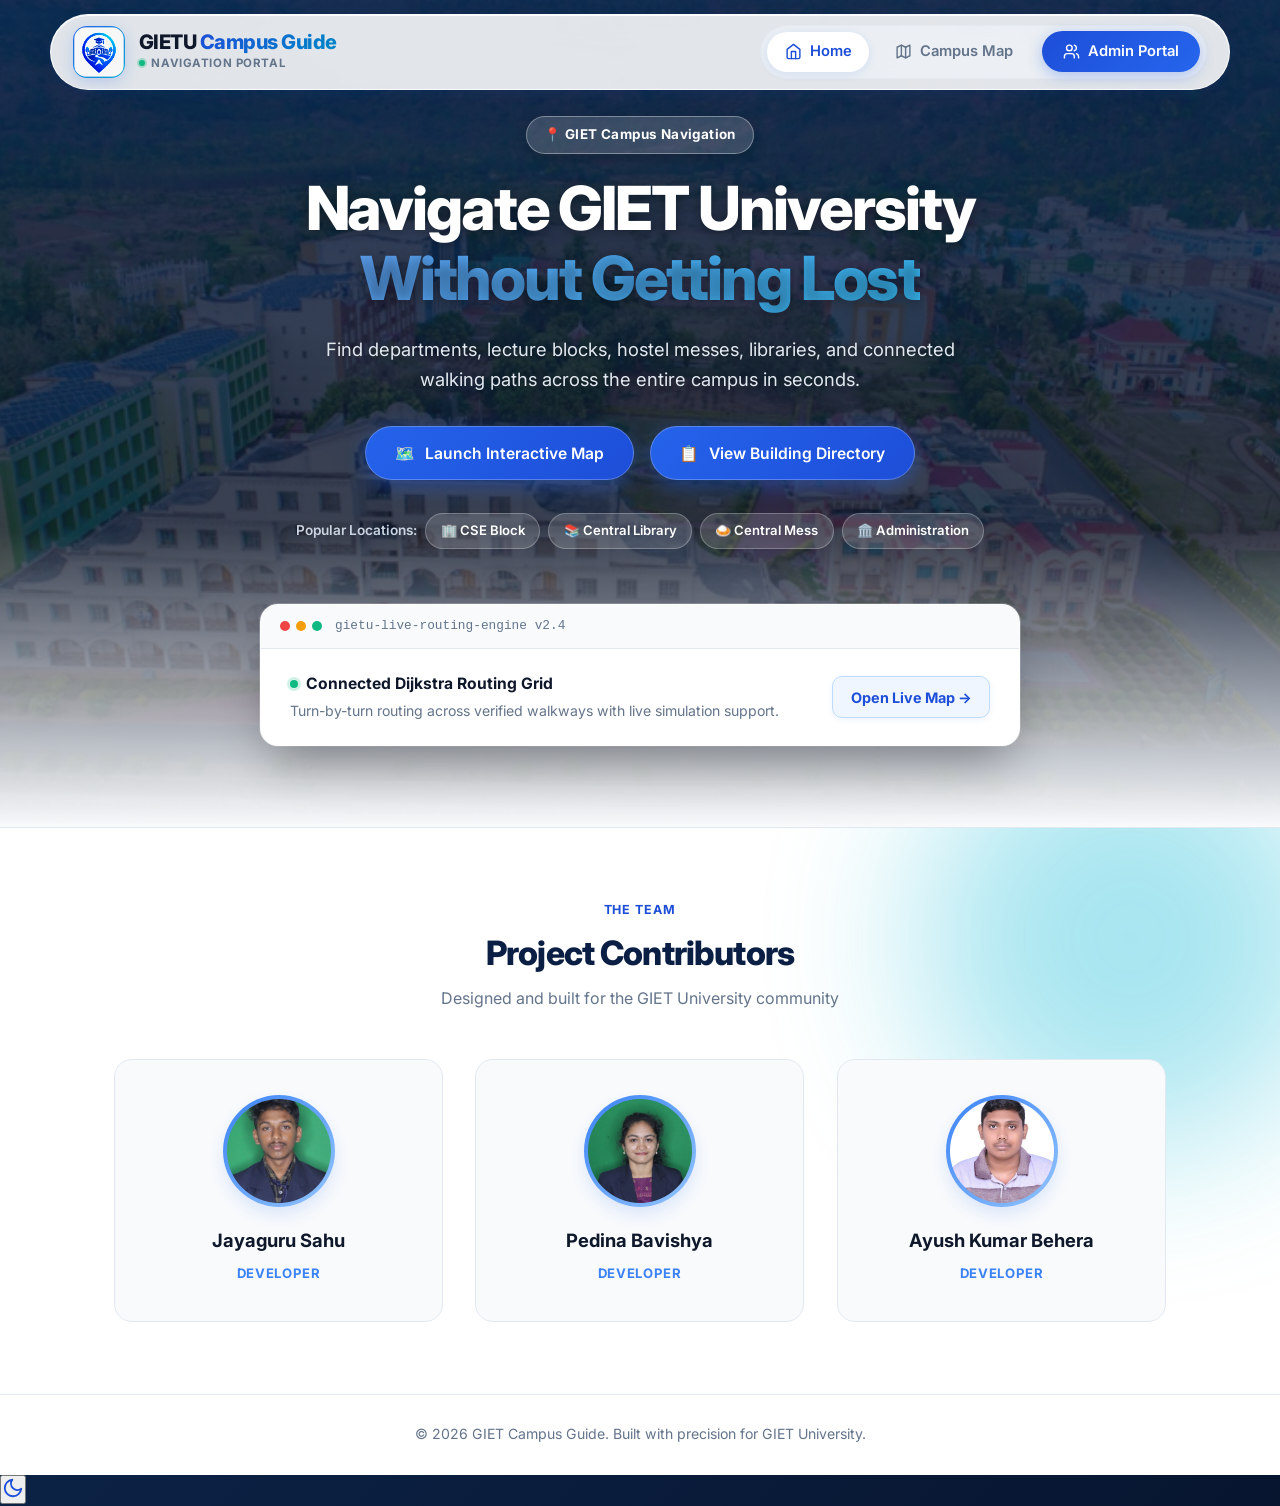
==== commit 6c5ae9e5: "Merge branch 'main' of https://github.com/jayaguru-90/GIET-PocketGuide" ====
--- a/frontend/index.html
+++ b/frontend/index.html
@@ -118,74 +118,44 @@
             </div>
         </section>
 
-        <!-- FEATURES SECTION -->
-        <section class="features">
-            <div class="section-container">
-                <div class="section-heading">
-                    <span class="section-eyebrow">EXPLORE CAPABILITIES</span>
-                    <h2>What Can You Find?</h2>
-                    <p>Accurate wayfinding built specifically for GIET University students and faculty</p>
+        <!-- CONTRIBUTORS SECTION -->
+<section class="about-section">
+    <div class="blob blob-3"></div>
+    <div class="section-container">
+        <div class="section-heading">
+            <span class="section-eyebrow">THE TEAM</span>
+            <h2>Project Contributors</h2>
+            <p>Designed and built for the GIET University community</p>
+        </div>
+        <div class="team-grid">
+            <div class="team-card">
+                <div class="avatar-wrapper">
+                    <img src="assets/images/jaya%20photo.jpeg" alt="Jayaguru Sahu" loading="lazy" />
                 </div>
-                <div class="feature-cards">
-                    <div class="card">
-                        <div class="card-icon">🏢</div>
-                        <h3>Academic Blocks</h3>
-                        <p>Locate CSE, BSH, Mechanical, Agriculture, and official administration blocks without wandering.</p>
-                    </div>
-                    <div class="card">
-                        <div class="card-icon">🧭</div>
-                        <h3>Pedestrian Walkways</h3>
-                        <p>Dijkstra-powered shortest paths along verified campus walking corridors avoiding restricted routes.</p>
-                    </div>
-                    <div class="card">
-                        <div class="card-icon">📍</div>
-                        <h3>Amenities & Dining</h3>
-                        <p>Instant coordinates to mess halls, campus cafes, sports grounds, stationary stores, and ATMs.</p>
-                    </div>
+                <h4>Jayaguru Sahu</h4>
+                <span class="team-role">Developer</span>
+            </div>
+
+            <div class="team-card">
+                <div class="avatar-wrapper">
+                    <img src="assets/images/bhavishya%20image%20.jpeg" alt="Pedina Bavishya" loading="lazy" />
                 </div>
+                <h4>Pedina Bavishya</h4>
+                <span class="team-role">Developer</span>
             </div>
-        </section>
 
-        <!-- CONTRIBUTORS SECTION -->
-        <section class="about-section">
-            <div class="section-container">
-                <div class="section-heading">
-                    <span class="section-eyebrow">THE TEAM</span>
-                    <h2>Project Contributors</h2>
-                    <p>Designed and built for the GIET University community</p>
+            <div class="team-card">
+                <div class="avatar-wrapper">
+                    <img src="assets/images/Ayush%20photo.jpeg" alt="Ayush Kumar Behera" loading="lazy" />
                 </div>
-                <div class="team-grid">
-                    <div class="team-card">
-                        <div class="avatar-wrapper">
-                            <!-- URL encoded or renamed without spaces -->
-                            <img src="assets/images/jaya%20photo.jpeg" alt="Jayaguru Sahu" loading="lazy" />
-                        </div>
-                        <h4>Jayaguru Sahu</h4>
-                        <span class="team-role">Developer</span>
-                    </div>
+                <h4>Ayush Kumar Behera</h4>
+                <span class="team-role">Developer</span>
+            </div>
+        </div>
+    </div>
+</section>
 
-                    <div class="team-card">
-                        <div class="avatar-wrapper">
-                            <!-- URL encoded or renamed without spaces -->
-                            <img src="assets/images/bhavishya%20image%20.jpeg" alt="Pedina Bavishya" loading="lazy" />
-                        </div>
-                        <h4>Pedina Bavishya</h4>
-                        <span class="team-role">Developer</span>
-                    </div>
-
-                    <div class="team-card">
-                        <div class="avatar-wrapper">
-                            <!-- URL encoded or renamed without spaces -->
-                            <img src="assets/images/Ayush%20photo.jpeg" alt="Ayush Kumar Behera" loading="lazy" />
-                        </div>
-                        <h4>Ayush Kumar Behera</h4>
-                        <span class="team-role">Developer</span>
-                    </div>
-                </div>
-            </div>
-        </section>
-    </main>
-
+        
     <!-- FOOTER -->
     <footer class="footer">
         <p>&copy; 2026 GIET Campus Guide. Built with precision for GIET University.</p>
--- a/frontend/css/style.css
+++ b/frontend/css/style.css
@@ -121,7 +121,15 @@
     background-size: cover;
 }
 
+<<<<<<< HEAD
 /* FIXED DARK MODE TOGGLE */
+=======
+body.dark-mode .blob {
+    opacity: 0.18;
+}
+
+/* FIXED DARK MODE TOGGLE (bottom-right, stays in place while scrolling) */
+>>>>>>> 29edfdf7c69b4821973c9c4cdecad323dbc675a4
 .theme-toggle {
     position: fixed;
     bottom: 24px;
@@ -1218,6 +1226,51 @@
     color: var(--text-muted);
 
     line-height: 1.55;
+}
+
+/* ===== DECORATIVE BACKGROUND BLOBS ===== */
+.features,
+.about-section {
+    position: relative;
+    overflow: hidden;
+}
+
+.blob {
+    position: absolute;
+    border-radius: 50%;
+    filter: blur(80px);
+    opacity: 0.35;
+    z-index: 0;
+    pointer-events: none;
+}
+
+.blob-1 {
+    width: 380px;
+    height: 380px;
+    background: var(--accent-blue);
+    top: -120px;
+    left: -100px;
+}
+
+.blob-2 {
+    width: 320px;
+    height: 320px;
+    background: var(--accent-purple);
+    bottom: -100px;
+    right: -80px;
+}
+
+.blob-3 {
+    width: 420px;
+    height: 420px;
+    background: var(--accent-cyan);
+    top: -100px;
+    right: -60px;
+}
+
+.section-container {
+    position: relative;
+    z-index: 1;
 }
 
 /* CONTRIBUTORS */
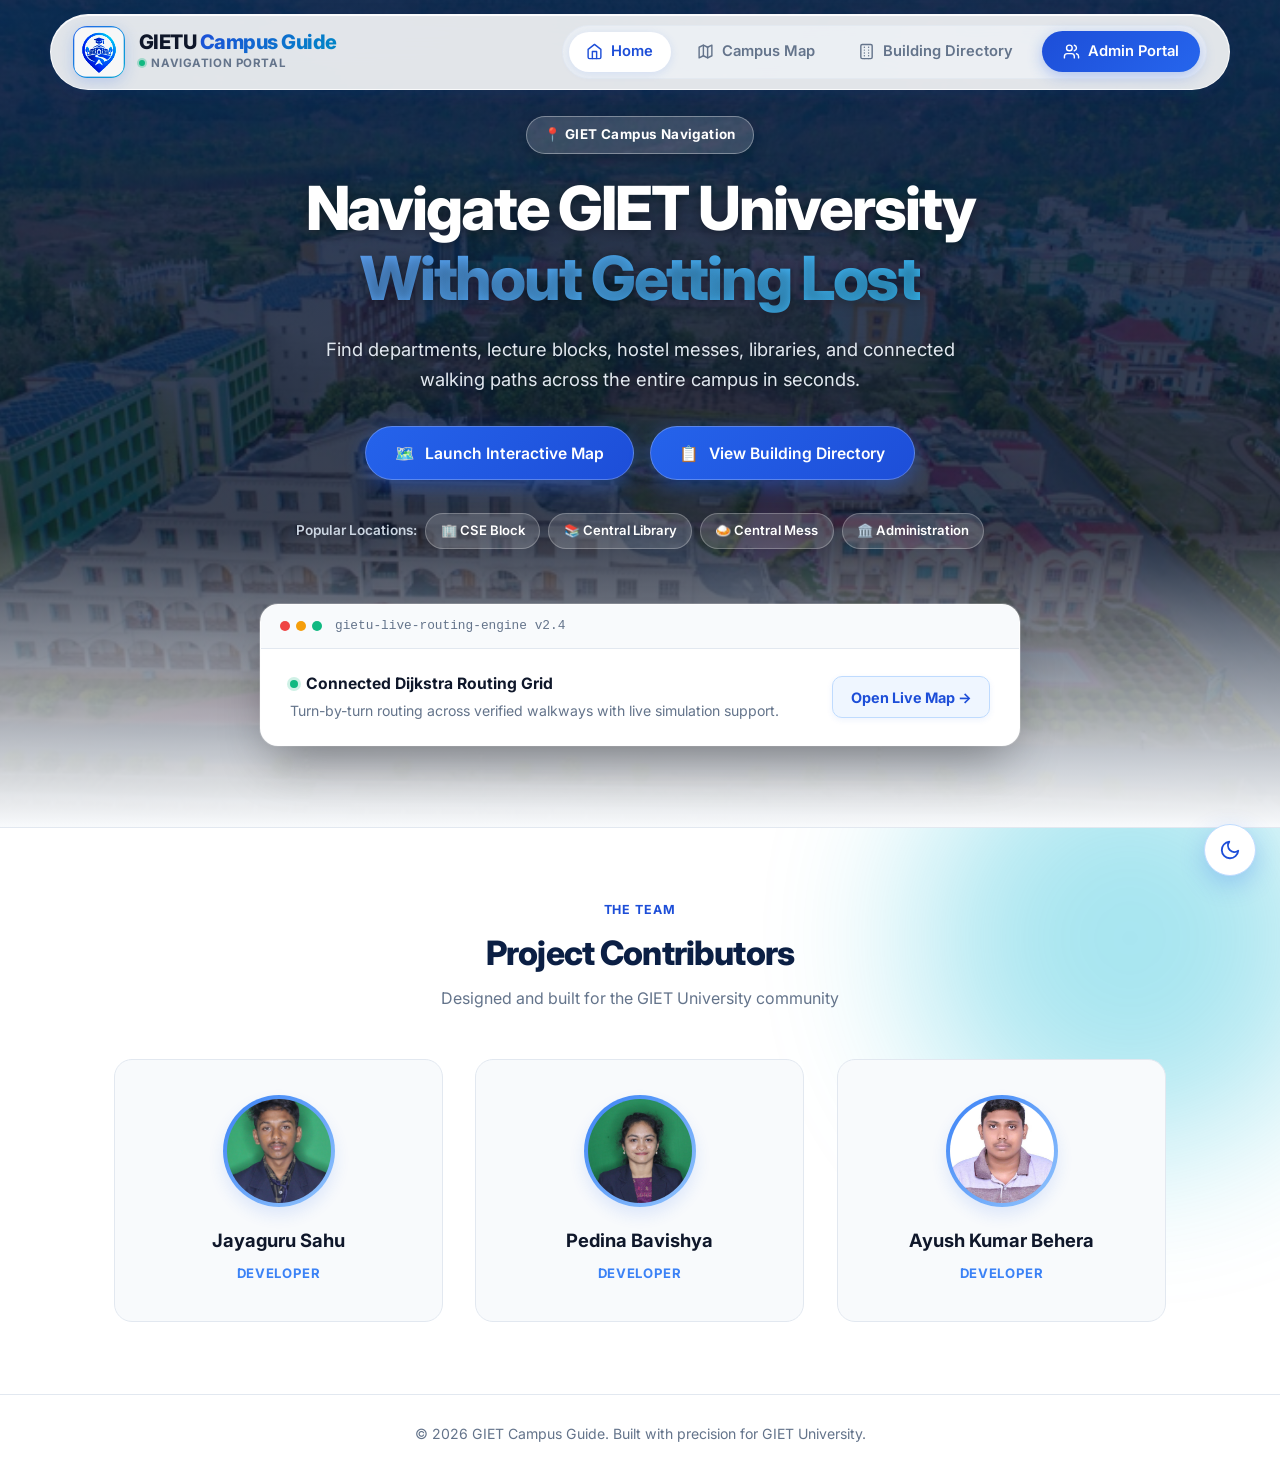
==== commit 1adb74f7: "modified everything" ====
--- a/frontend/index.html
+++ b/frontend/index.html
@@ -16,8 +16,8 @@
     <link rel="preconnect" href="https://fonts.gstatic.com" crossorigin>
     <link href="https://fonts.googleapis.com/css2?family=Inter:wght@400;500;600;700;800&display=swap" rel="stylesheet">
 
+    <!-- Stylesheet -->
     <link rel="stylesheet" href="css/style.css" />
-    <link rel="stylesheet" href="css/building.css" />
 </head>
 <body>
 
@@ -50,6 +50,10 @@
                 <a href="navigation.html" class="nav-link">
                     <svg class="nav-icon" viewBox="0 0 24 24" fill="none" stroke="currentColor" stroke-width="2" stroke-linecap="round" stroke-linejoin="round"><polygon points="3 6 9 3 15 6 21 3 21 18 15 21 9 18 3 21"/><line x1="9" x2="9" y1="3" y2="18"/><line x1="15" x2="15" y1="6" y2="21"/></svg>
                     <span>Campus Map</span>
+                </a>
+                <a href="building.html" class="nav-link">
+                    <svg class="nav-icon" viewBox="0 0 24 24" fill="none" stroke="currentColor" stroke-width="2" stroke-linecap="round" stroke-linejoin="round"><rect x="4" y="2" width="16" height="20" rx="2" ry="2"/><line x1="9" y1="22" x2="9" y2="22.01"/><line x1="15" y1="22" x2="15" y2="22.01"/><line x1="9" y1="6" x2="9" y2="6.01"/><line x1="15" y1="6" x2="15" y2="6.01"/><line x1="9" y1="10" x2="9" y2="10.01"/><line x1="15" y1="10" x2="15" y2="10.01"/><line x1="9" y1="14" x2="9" y2="14.01"/><line x1="15" y1="14" x2="15" y2="14.01"/><line x1="9" y1="18" x2="9" y2="18.01"/><line x1="15" y1="18" x2="15" y2="18.01"/></svg>
+                    <span>Building Directory</span>
                 </a>
                 <a href="admin.html" class="nav-link admin-btn">
                     <svg class="nav-icon admin-icon" viewBox="0 0 24 24" fill="none" stroke="currentColor" stroke-width="2" stroke-linecap="round" stroke-linejoin="round"><path d="M16 21v-2a4 4 0 0 0-4-4H6a4 4 0 0 0-4 4v2"/><circle cx="9" cy="7" r="4"/><path d="M22 21v-2a4 4 0 0 0-3-3.87"/><path d="M16 3.13a4 4 0 0 1 0 7.75"/></svg>
@@ -119,42 +123,42 @@
         </section>
 
         <!-- CONTRIBUTORS SECTION -->
-<section class="about-section">
-    <div class="blob blob-3"></div>
-    <div class="section-container">
-        <div class="section-heading">
-            <span class="section-eyebrow">THE TEAM</span>
-            <h2>Project Contributors</h2>
-            <p>Designed and built for the GIET University community</p>
-        </div>
-        <div class="team-grid">
-            <div class="team-card">
-                <div class="avatar-wrapper">
-                    <img src="assets/images/jaya%20photo.jpeg" alt="Jayaguru Sahu" loading="lazy" />
+        <section class="about-section">
+            <div class="blob blob-3"></div>
+            <div class="section-container">
+                <div class="section-heading">
+                    <span class="section-eyebrow">THE TEAM</span>
+                    <h2>Project Contributors</h2>
+                    <p>Designed and built for the GIET University community</p>
                 </div>
-                <h4>Jayaguru Sahu</h4>
-                <span class="team-role">Developer</span>
+                <div class="team-grid">
+                    <div class="team-card">
+                        <div class="avatar-wrapper">
+                            <img src="assets/images/jaya%20photo.jpeg" alt="Jayaguru Sahu" loading="lazy" />
+                        </div>
+                        <h4>Jayaguru Sahu</h4>
+                        <span class="team-role">Developer</span>
+                    </div>
+
+                    <div class="team-card">
+                        <div class="avatar-wrapper">
+                            <img src="assets/images/bhavishya%20image%20.jpeg" alt="Pedina Bavishya" loading="lazy" />
+                        </div>
+                        <h4>Pedina Bavishya</h4>
+                        <span class="team-role">Developer</span>
+                    </div>
+
+                    <div class="team-card">
+                        <div class="avatar-wrapper">
+                            <img src="assets/images/Ayush%20photo.jpeg" alt="Ayush Kumar Behera" loading="lazy" />
+                        </div>
+                        <h4>Ayush Kumar Behera</h4>
+                        <span class="team-role">Developer</span>
+                    </div>
+                </div>
             </div>
-
-            <div class="team-card">
-                <div class="avatar-wrapper">
-                    <img src="assets/images/bhavishya%20image%20.jpeg" alt="Pedina Bavishya" loading="lazy" />
-                </div>
-                <h4>Pedina Bavishya</h4>
-                <span class="team-role">Developer</span>
-            </div>
-
-            <div class="team-card">
-                <div class="avatar-wrapper">
-                    <img src="assets/images/Ayush%20photo.jpeg" alt="Ayush Kumar Behera" loading="lazy" />
-                </div>
-                <h4>Ayush Kumar Behera</h4>
-                <span class="team-role">Developer</span>
-            </div>
-        </div>
-    </div>
-</section>
-
+        </section>
+    </main>
         
     <!-- FOOTER -->
     <footer class="footer">
@@ -169,6 +173,5 @@
     </button>
 
     <script src="js/home.js"></script>
-   
 </body>
 </html>
--- a/frontend/css/style.css
+++ b/frontend/css/style.css
@@ -1,3 +1,7 @@
+/* ==========================================================================
+   GIET CAMPUS GUIDE - HOME LANDING PAGE STYLES (index.html)
+   ========================================================================== */
+
 :root {
     --primary-blue: #1d4ed8;
     --primary-hover: #1e40af;
@@ -12,7 +16,7 @@
     --radius-lg: 18px;
     --radius-md: 12px;
     --radius-full: 9999px;
-    --shadow-sm: 0 1px 3px rgba(0,0,0,0.04);
+    --shadow-sm: 0 1px 3px rgba(0, 0, 0, 0.04);
     --shadow-card: 0 10px 25px -5px rgba(29, 78, 216, 0.08), 0 8px 10px -6px rgba(0, 0, 0, 0.04);
     --shadow-hover: 0 20px 35px -8px rgba(29, 78, 216, 0.16);
 }
@@ -24,9 +28,6 @@
     --card-bg: #1e293b;
     --border-color: #334155;
     --soft-blue-bg: #1e3a5f;
-}
-
-body.dark-mode {
     background-color: #0f172a;
 }
 
@@ -71,7 +72,6 @@
     background: #0f172a;
 }
 
-/* BUILDING DIRECTORY BUTTON - DARK MODE */
 body.dark-mode .btn-secondary {
     background: linear-gradient(135deg, #2563eb, #1d4ed8);
     color: #ffffff;
@@ -121,53 +121,38 @@
     background-size: cover;
 }
 
-<<<<<<< HEAD
-/* FIXED DARK MODE TOGGLE */
-=======
 body.dark-mode .blob {
     opacity: 0.18;
 }
 
-/* FIXED DARK MODE TOGGLE (bottom-right, stays in place while scrolling) */
->>>>>>> 29edfdf7c69b4821973c9c4cdecad323dbc675a4
+/* FIXED DARK MODE TOGGLE */
 .theme-toggle {
     position: fixed;
     bottom: 24px;
     right: 24px;
     z-index: 2000;
-
     display: flex;
     align-items: center;
     justify-content: center;
-
     width: 52px;
     height: 52px;
-
     border-radius: 50%;
-
     background: #ffffff;
     border: 1.5px solid #bfdbfe;
-
     cursor: pointer;
-
     box-shadow: 0 8px 24px rgba(37, 99, 235, 0.25);
-
     transition: all 0.25s ease;
 }
 
 .theme-toggle:hover {
     transform: translateY(-3px) scale(1.05);
-
-    box-shadow:
-        0 12px 28px rgba(37, 99, 235, 0.35);
+    box-shadow: 0 12px 28px rgba(37, 99, 235, 0.35);
 }
 
 .theme-icon {
     width: 22px;
     height: 22px;
-
     color: var(--primary-blue);
-
     transition: color 0.3s ease;
 }
 
@@ -188,8 +173,7 @@
     -webkit-tap-highlight-color: transparent;
 }
 
-html,
-body {
+html, body {
     overflow-x: hidden;
     width: 100%;
 }
@@ -203,78 +187,54 @@
 }
 
 /* ============================================================
-   ULTRA-MODERN FLOATING PILL NAVBAR
+   FLOATING PILL NAVBAR
    ============================================================ */
-
 .header {
     position: fixed;
     top: 14px;
     left: 0;
     right: 0;
-
     z-index: 1000;
-
     width: 100%;
-
     padding: 0 1.25rem;
-
     pointer-events: none;
 }
 
 .nav-container {
     max-width: 1180px;
-
     margin: 0 auto;
-
     padding: 0.6rem 1.4rem;
-
     display: flex;
     align-items: center;
     justify-content: space-between;
-
     position: relative;
-
     pointer-events: auto;
-
     background: rgba(255, 255, 255, 0.88);
-
     backdrop-filter: blur(20px);
     -webkit-backdrop-filter: blur(20px);
-
     border-radius: var(--radius-full);
-
     border: 1px solid rgba(255, 255, 255, 0.8);
-
     box-shadow:
         0 10px 35px -10px rgba(15, 23, 42, 0.12),
         0 4px 15px rgba(37, 99, 235, 0.08),
         inset 0 1px 0 rgba(255, 255, 255, 0.9);
-
     transition: all 0.35s cubic-bezier(0.16, 1, 0.3, 1);
 }
 
-/* Scrolled Floating State */
 .header.scrolled .nav-container {
     background: rgba(255, 255, 255, 0.96);
-
     box-shadow:
         0 14px 40px -10px rgba(15, 23, 42, 0.18),
         0 6px 20px rgba(37, 99, 235, 0.14),
         0 0 0 1px rgba(147, 197, 253, 0.4);
-
     transform: translateY(-2px);
 }
 
-/* LOGO SECTION */
-
 .logo-section {
     display: flex;
     align-items: center;
-
     gap: 0.85rem;
-
     text-decoration: none;
-
     user-select: none;
 }
 
@@ -282,102 +242,50 @@
     height: 52px;
     width: 52px;
     min-width: 52px;
-
     background: #ffffff;
-
     padding: 3px;
-
     border-radius: 14px;
-
     position: relative;
-
-    box-shadow:
-        0 4px 15px rgba(37, 99, 235, 0.22);
-
+    box-shadow: 0 4px 15px rgba(37, 99, 235, 0.22);
     display: flex;
     align-items: center;
     justify-content: center;
-
     overflow: hidden;
-
-    transition:
-        transform 0.25s cubic-bezier(0.16, 1, 0.3, 1),
-        box-shadow 0.25s ease;
-}
-
-/* Gradient Frame Ring */
+    transition: transform 0.25s cubic-bezier(0.16, 1, 0.3, 1), box-shadow 0.25s ease;
+}
 
 .logo-box::before {
     content: '';
-
     position: absolute;
-
     inset: -2px;
-
-    background:
-        linear-gradient(
-            135deg,
-            #2563eb,
-            #06b6d4,
-            #8b5cf6
-        );
-
+    background: linear-gradient(135deg, #2563eb, #06b6d4, #8b5cf6);
     background-size: 200% 200%;
-
     border-radius: 14px;
-
     z-index: 0;
-
     animation: borderRotate 4s ease infinite;
 }
 
 @keyframes borderRotate {
-
-    0% {
-        background-position: 0% 50%;
-    }
-
-    50% {
-        background-position: 100% 50%;
-    }
-
-    100% {
-        background-position: 0% 50%;
-    }
+    0% { background-position: 0% 50%; }
+    50% { background-position: 100% 50%; }
+    100% { background-position: 0% 50%; }
 }
 
 .logo {
     width: 100%;
     height: 100%;
-
     object-fit: contain;
-
     position: relative;
-
     z-index: 1;
-
     background: #ffffff;
-
     border-radius: 11px;
-
     transform: scale(1.08);
-
-    filter:
-        contrast(1.28)
-        saturate(1.22)
-        brightness(0.97)
-        drop-shadow(
-            0 2px 4px rgba(29, 78, 216, 0.25)
-        );
+    filter: contrast(1.28) saturate(1.22) brightness(0.97) drop-shadow(0 2px 4px rgba(29, 78, 216, 0.25));
 }
 
 .logo-section:hover .logo-box {
-    transform:
-        translateY(-1px)
-        scale(1.05);
-
-    box-shadow:
-        0 8px 24px rgba(37, 99, 235, 0.32);
+    transform: translateY(-1px) scale(1.05);
+    box-shadow: 0 8px 24px rgba(37, 99, 235, 0.32);
 }
 
 .brand-text-group {
@@ -387,187 +295,104 @@
 
 .brand-title {
     font-size: 1.25rem;
-
     font-weight: 800;
-
     color: var(--text-main);
-
     letter-spacing: -0.025em;
-
     line-height: 1.15;
 }
 
 .highlight-gradient {
-    background:
-        linear-gradient(
-            135deg,
-            #1d4ed8 0%,
-            #0284c7 50%,
-            #7c3aed 100%
-        );
-
+    background: linear-gradient(135deg, #1d4ed8 0%, #0284c7 50%, #7c3aed 100%);
     background-size: 200% auto;
-
     -webkit-background-clip: text;
     -webkit-text-fill-color: transparent;
-
     animation: textShine 4s linear infinite;
 }
 
 @keyframes textShine {
-
-    to {
-        background-position: 200% center;
-    }
+    to { background-position: 200% center; }
 }
 
 .brand-sub {
     font-size: 0.72rem;
-
     font-weight: 700;
-
     color: var(--text-muted);
-
     letter-spacing: 0.05em;
-
     text-transform: uppercase;
-
-    display: flex;
-    align-items: center;
-
+    display: flex;
+    align-items: center;
     gap: 0.4rem;
 }
 
 .pulse-dot {
     width: 6px;
     height: 6px;
-
     background: #10b981;
-
     border-radius: 50%;
-
-    box-shadow:
-        0 0 0 2px rgba(16, 185, 129, 0.3);
-
+    box-shadow: 0 0 0 2px rgba(16, 185, 129, 0.3);
     animation: livePulse 2s infinite;
 }
 
 @keyframes livePulse {
-
-    0%,
-    100% {
-        opacity: 1;
-        transform: scale(1);
-    }
-
-    50% {
-        opacity: 0.4;
-        transform: scale(0.85);
-    }
+    0%, 100% { opacity: 1; transform: scale(1); }
+    50% { opacity: 0.4; transform: scale(0.85); }
 }
 
 /* NAVBAR LINKS */
-
 .navbar {
     display: flex;
     align-items: center;
-
     gap: 0.5rem;
-
     background: rgba(241, 245, 249, 0.65);
-
     padding: 0.35rem;
-
     border-radius: var(--radius-full);
-
-    border:
-        1px solid rgba(226, 232, 240, 0.8);
+    border: 1px solid rgba(226, 232, 240, 0.8);
 }
 
 .nav-link {
     text-decoration: none;
-
     font-weight: 600;
-
     font-size: 0.92rem;
-
     color: var(--text-muted);
-
     padding: 0.5rem 1.1rem;
-
     border-radius: var(--radius-full);
-
     display: inline-flex;
     align-items: center;
-
     gap: 0.5rem;
-
     position: relative;
-
-    transition:
-        all 0.25s cubic-bezier(
-            0.16,
-            1,
-            0.3,
-            1
-        );
+    transition: all 0.25s cubic-bezier(0.16, 1, 0.3, 1);
 }
 
 .nav-icon {
     width: 17px;
     height: 17px;
-
     stroke: currentColor;
-
-    transition:
-        transform 0.2s ease,
-        stroke 0.2s ease;
+    transition: transform 0.2s ease, stroke 0.2s ease;
 }
 
 .nav-link:hover {
     color: var(--primary-blue);
-
-    background:
-        rgba(255, 255, 255, 0.85);
+    background: rgba(255, 255, 255, 0.85);
 }
 
 .nav-link:hover .nav-icon {
     transform: translateY(-1.5px);
-
     stroke: var(--primary-blue);
 }
 
 .nav-link.active {
     color: var(--primary-blue);
-
     background: #ffffff;
-
-    box-shadow:
-        0 2px 10px rgba(37, 99, 235, 0.12);
-}
-
-/* Admin Gradient Pill Button */
+    box-shadow: 0 2px 10px rgba(37, 99, 235, 0.12);
+}
 
 .nav-link.admin-btn {
-    background:
-        linear-gradient(
-            135deg,
-            #1d4ed8,
-            #2563eb,
-            #0284c7
-        );
-
+    background: linear-gradient(135deg, #1d4ed8, #2563eb, #0284c7);
     background-size: 200% auto;
-
     color: #ffffff !important;
-
     padding: 0.55rem 1.3rem;
-
-    box-shadow:
-        0 4px 15px rgba(37, 99, 235, 0.32);
-
+    box-shadow: 0 4px 15px rgba(37, 99, 235, 0.32);
     margin-left: 0.25rem;
-
     border: none;
 }
 
@@ -577,43 +402,24 @@
 
 .nav-link.admin-btn:hover {
     background-position: right center;
-
-    transform:
-        translateY(-1.5px)
-        scale(1.02);
-
-    box-shadow:
-        0 6px 20px rgba(37, 99, 235, 0.45);
+    transform: translateY(-1.5px) scale(1.02);
+    box-shadow: 0 6px 20px rgba(37, 99, 235, 0.45);
 }
 
 /* HAMBURGER TOGGLE */
-
 .hamburger-btn {
     display: none;
-
     flex-direction: column;
-
     justify-content: space-around;
-
     width: 42px;
     height: 42px;
-
     background: #ffffff;
-
-    border:
-        1.5px solid #bfdbfe;
-
+    border: 1.5px solid #bfdbfe;
     border-radius: 12px;
-
     cursor: pointer;
-
     padding: 10px;
-
     z-index: 1001;
-
-    box-shadow:
-        0 4px 10px rgba(37, 99, 235, 0.08);
-
+    box-shadow: 0 4px 10px rgba(37, 99, 235, 0.08);
     transition: all 0.25s ease;
 }
 
@@ -624,39 +430,29 @@
 .hamburger-btn .bar {
     width: 100%;
     height: 2.5px;
-
     background-color: var(--primary-blue);
-
     border-radius: 4px;
-
     transition: all 0.3s ease-in-out;
 }
 
 .hamburger-btn.active .bar:nth-child(1) {
-    transform:
-        translateY(6.5px)
-        rotate(45deg);
+    transform: translateY(6.5px) rotate(45deg);
 }
 
 .hamburger-btn.active .bar:nth-child(2) {
     opacity: 0;
-
     transform: translateX(-8px);
 }
 
 .hamburger-btn.active .bar:nth-child(3) {
-    transform:
-        translateY(-6.5px)
-        rotate(-45deg);
+    transform: translateY(-6.5px) rotate(-45deg);
 }
 
 /* ============================================================
    HERO SECTION
    ============================================================ */
-
 .hero {
     position: relative;
-
     background:
         linear-gradient(
             180deg,
@@ -664,31 +460,20 @@
             rgba(15, 23, 42, 0.82) 65%,
             rgba(248, 250, 252, 1) 100%
         ),
-        url('/frontend/assets/images/Giet-campus-view.jpg')
-        no-repeat center center;
-
+        url('/frontend/assets/images/Giet-campus-view.jpg') no-repeat center center;
     background-size: cover;
-
     background-attachment: scroll;
-
     padding: 6.5rem 1.5rem 5rem;
-
     margin-top: -20px;
-
     text-align: center;
-
     overflow: hidden;
 }
 
 .hero-container {
     max-width: 880px;
-
     margin: 0 auto;
-
     position: relative;
-
     z-index: 2;
-
     padding-top: 2rem;
 }
 
@@ -698,539 +483,276 @@
 
 .badge {
     display: inline-block;
-
     padding: 0.45rem 1.1rem;
-
-    background:
-        rgba(255, 255, 255, 0.16);
-
+    background: rgba(255, 255, 255, 0.16);
     backdrop-filter: blur(10px);
-
     -webkit-backdrop-filter: blur(10px);
-
-    color: #ffffff;
-
+    color: #ffffff;
     font-size: 0.84rem;
-
     font-weight: 700;
-
     letter-spacing: 0.03em;
-
     border-radius: var(--radius-full);
-
-    border:
-        1px solid rgba(255, 255, 255, 0.35);
-
-    box-shadow:
-        0 4px 15px rgba(0, 0, 0, 0.2);
+    border: 1px solid rgba(255, 255, 255, 0.35);
+    box-shadow: 0 4px 15px rgba(0, 0, 0, 0.2);
 }
 
 .hero h1 {
-    font-size:
-        clamp(
-            2.3rem,
-            5.2vw,
-            3.8rem
-        );
-
+    font-size: clamp(2.3rem, 5.2vw, 3.8rem);
     font-weight: 800;
-
     letter-spacing: -0.035em;
-
-    color: #ffffff;
-
+    color: #ffffff;
     line-height: 1.15;
-
     margin-bottom: 1.25rem;
-
-    text-shadow:
-        0 2px 14px rgba(0, 0, 0, 0.4);
+    text-shadow: 0 2px 14px rgba(0, 0, 0, 0.4);
 }
 
 .gradient-text {
-    background:
-        linear-gradient(
-            135deg,
-            #60a5fa 0%,
-            #38bdf8 100%
-        );
-
+    background: linear-gradient(135deg, #60a5fa 0%, #38bdf8 100%);
     -webkit-background-clip: text;
-
     -webkit-text-fill-color: transparent;
 }
 
 .hero-subtitle {
     font-size: 1.15rem;
-
     color: #e2e8f0;
-
     max-width: 680px;
-
-    margin:
-        0 auto 2rem;
-
+    margin: 0 auto 2rem;
     line-height: 1.65;
-
-    text-shadow:
-        0 1px 6px rgba(0, 0, 0, 0.35);
-}
-
-/* ============================================================
-   HERO BUTTONS
-   ============================================================ */
+    text-shadow: 0 1px 6px rgba(0, 0, 0, 0.35);
+}
 
 .hero-buttons {
     display: flex;
-
     justify-content: center;
-
     gap: 1rem;
-
     flex-wrap: wrap;
-
     margin-bottom: 2rem;
 }
 
 .btn {
     display: inline-flex;
-
-    align-items: center;
-
+    align-items: center;
     justify-content: center;
-
     gap: 0.6rem;
-
     padding: 0.85rem 1.8rem;
-
     border-radius: var(--radius-full);
-
     font-size: 0.98rem;
-
     font-weight: 600;
-
     text-decoration: none;
-
-    transition:
-        transform 0.2s ease,
-        box-shadow 0.2s ease,
-        background 0.2s ease;
-}
-
-/* LAUNCH MAP BUTTON */
+    transition: transform 0.2s ease, box-shadow 0.2s ease, background 0.2s ease;
+}
 
 .btn-primary {
-    background:
-        linear-gradient(
-            135deg,
-            #2563eb,
-            #1d4ed8
-        );
-
-    color: #ffffff;
-
-    border:
-        1px solid rgba(255, 255, 255, 0.25);
-
-    box-shadow:
-        0 6px 20px rgba(37, 99, 235, 0.45);
+    background: linear-gradient(135deg, #2563eb, #1d4ed8);
+    color: #ffffff;
+    border: 1px solid rgba(255, 255, 255, 0.25);
+    box-shadow: 0 6px 20px rgba(37, 99, 235, 0.45);
 }
 
 .btn-primary:hover {
     background: #1e40af;
-
     transform: translateY(-2px);
-
-    box-shadow:
-        0 8px 24px rgba(37, 99, 235, 0.6);
-}
-
-/* ============================================================
-   BUILDING DIRECTORY BUTTON
-   SAME STYLE AS LAUNCH INTERACTIVE MAP
-   ============================================================ */
+    box-shadow: 0 8px 24px rgba(37, 99, 235, 0.6);
+}
 
 .btn-secondary {
-    background:
-        linear-gradient(
-            135deg,
-            #2563eb,
-            #1d4ed8
-        );
-
-    color: #ffffff;
-
-    border:
-        1px solid rgba(255, 255, 255, 0.25);
-
-    box-shadow:
-        0 6px 20px rgba(37, 99, 235, 0.45);
+    background: linear-gradient(135deg, #2563eb, #1d4ed8);
+    color: #ffffff;
+    border: 1px solid rgba(255, 255, 255, 0.25);
+    box-shadow: 0 6px 20px rgba(37, 99, 235, 0.45);
 }
 
 .btn-secondary:hover {
     background: #1e40af;
-
-    color: #ffffff;
-
+    color: #ffffff;
     transform: translateY(-2px);
-
-    box-shadow:
-        0 8px 24px rgba(37, 99, 235, 0.6);
-}
-
-/* ============================================================
-   TRANSLUCENT QUICK CHIPS
-   ============================================================ */
+    box-shadow: 0 8px 24px rgba(37, 99, 235, 0.6);
+}
 
 .quick-chips-wrapper {
     display: flex;
-
-    align-items: center;
-
+    align-items: center;
     justify-content: center;
-
     gap: 0.55rem;
-
     flex-wrap: wrap;
-
     margin-bottom: 3.5rem;
 }
 
 .chips-label {
     font-size: 0.85rem;
-
     font-weight: 600;
-
     color: #cbd5e1;
 }
 
 .quick-chips {
     display: flex;
-
     gap: 0.5rem;
-
     flex-wrap: wrap;
-
     justify-content: center;
 }
 
 .chip {
     font-size: 0.82rem;
-
     font-weight: 600;
-
-    color: #ffffff;
-
-    background:
-        rgba(255, 255, 255, 0.15);
-
+    color: #ffffff;
+    background: rgba(255, 255, 255, 0.15);
     backdrop-filter: blur(8px);
-
     -webkit-backdrop-filter: blur(8px);
-
     padding: 0.4rem 0.9rem;
-
     border-radius: var(--radius-full);
-
     text-decoration: none;
-
-    border:
-        1px solid rgba(255, 255, 255, 0.25);
-
+    border: 1px solid rgba(255, 255, 255, 0.25);
     transition: all 0.2s ease;
 }
 
 .chip:hover {
     background: #3b82f6;
-
     border-color: #60a5fa;
-
-    color: #ffffff;
-
+    color: #ffffff;
     transform: translateY(-2px);
-
-    box-shadow:
-        0 4px 12px rgba(59, 130, 246, 0.35);
+    box-shadow: 0 4px 12px rgba(59, 130, 246, 0.35);
 }
 
 /* ============================================================
    HERO PREVIEW CARD
    ============================================================ */
-
 .hero-preview-card {
-    background:
-        rgba(255, 255, 255, 0.96);
-
+    background: rgba(255, 255, 255, 0.96);
     backdrop-filter: blur(16px);
-
     -webkit-backdrop-filter: blur(16px);
-
     border-radius: var(--radius-lg);
-
-    border:
-        1px solid rgba(255, 255, 255, 0.7);
-
+    border: 1px solid rgba(255, 255, 255, 0.7);
     box-shadow:
         0 25px 50px -12px rgba(0, 0, 0, 0.35),
         0 0 0 1px rgba(255, 255, 255, 0.2);
-
     max-width: 760px;
-
     margin: 0 auto;
-
     overflow: hidden;
-
     text-align: left;
 }
 
 .preview-bar {
     background: #f8fafc;
-
-    border-bottom:
-        1px solid var(--border-color);
-
+    border-bottom: 1px solid var(--border-color);
     padding: 0.7rem 1.2rem;
-
-    display: flex;
-
-    align-items: center;
-
+    display: flex;
+    align-items: center;
     gap: 0.8rem;
 }
 
 .window-dots {
     display: flex;
-
     gap: 6px;
 }
 
 .dot {
     width: 10px;
     height: 10px;
-
     border-radius: 50%;
 }
-
-.dot-red {
-    background: #ef4444;
-}
-
-.dot-amber {
-    background: #f59e0b;
-}
-
-.dot-green {
-    background: #10b981;
-}
+.dot-red { background: #ef4444; }
+.dot-amber { background: #f59e0b; }
+.dot-green { background: #10b981; }
 
 .preview-title {
     font-family: monospace;
-
     font-size: 0.8rem;
-
     color: var(--text-muted);
 }
 
 .preview-body {
     padding: 1.4rem 1.8rem;
-
-    display: flex;
-
-    align-items: center;
-
+    display: flex;
+    align-items: center;
     justify-content: space-between;
-
     gap: 1.5rem;
-
     background: #ffffff;
 }
 
 .status-indicator {
     display: flex;
-
-    align-items: center;
-
+    align-items: center;
     gap: 0.5rem;
-
     margin-bottom: 0.25rem;
 }
 
 .status-pulse {
     width: 8px;
     height: 8px;
-
     background: #10b981;
-
     border-radius: 50%;
-
-    box-shadow:
-        0 0 0 3px rgba(16, 185, 129, 0.2);
+    box-shadow: 0 0 0 3px rgba(16, 185, 129, 0.2);
 }
 
 .preview-info strong {
     font-size: 0.98rem;
-
     color: var(--text-main);
 }
 
 .preview-info p {
     font-size: 0.88rem;
-
     color: var(--text-muted);
 }
 
 .preview-link {
     font-size: 0.9rem;
-
     font-weight: 700;
-
     color: var(--primary-blue);
-
     text-decoration: none;
-
     padding: 0.55rem 1.1rem;
-
     background: #eff6ff;
-
     border-radius: 10px;
-
     border: 1px solid #bfdbfe;
-
-    box-shadow:
-        0 2px 6px rgba(37, 99, 235, 0.08);
-
+    box-shadow: 0 2px 6px rgba(37, 99, 235, 0.08);
     white-space: nowrap;
-
     transition: all 0.2s ease;
 }
 
 .preview-link:hover {
     background: var(--primary-blue);
-
-    color: #ffffff;
-
+    color: #ffffff;
     border-color: var(--primary-blue);
 }
 
 /* ============================================================
-   CONTENT SECTIONS
+   CONTENT SECTIONS & CONTRIBUTORS
    ============================================================ */
-
 .section-container {
     max-width: 1100px;
-
     margin: 0 auto;
-
     padding: 4.5rem 1.5rem;
+    position: relative;
+    z-index: 1;
 }
 
 .section-heading {
     text-align: center;
-
     margin-bottom: 3rem;
 }
 
 .section-eyebrow {
     font-size: 0.78rem;
-
     font-weight: 700;
-
     color: var(--primary-blue);
-
     letter-spacing: 0.08em;
-
     display: block;
-
     margin-bottom: 0.4rem;
 }
 
 .section-heading h2 {
     font-size: 2.1rem;
-
     font-weight: 800;
-
     letter-spacing: -0.025em;
-
     color: #0b1f44;
 }
 
 .section-heading p {
     color: var(--text-muted);
-
     font-size: 1rem;
-
     margin-top: 0.35rem;
 }
 
-/* FEATURES */
-
-.feature-cards {
-    display: grid;
-
-    grid-template-columns:
-        repeat(
-            auto-fit,
-            minmax(280px, 1fr)
-        );
-
-    gap: 1.75rem;
-}
-
-.card {
-    background: var(--card-bg);
-
-    border:
-        1px solid var(--border-color);
-
-    border-radius: var(--radius-lg);
-
-    padding: 2.2rem 1.8rem;
-
-    box-shadow: var(--shadow-sm);
-
-    text-align: left;
-}
-
-.card-icon {
-    font-size: 2.25rem;
-
-    width: 60px;
-    height: 60px;
-
-    display: flex;
-
-    align-items: center;
-
-    justify-content: center;
-
-    background: var(--soft-blue-bg);
-
-    border-radius: var(--radius-md);
-
-    margin-bottom: 1.25rem;
-}
-
-.card h3 {
-    font-size: 1.25rem;
-
-    font-weight: 700;
-
-    margin-bottom: 0.5rem;
-
-    color: var(--text-main);
-}
-
-.card p {
-    font-size: 0.95rem;
-
-    color: var(--text-muted);
-
-    line-height: 1.55;
-}
-
-/* ===== DECORATIVE BACKGROUND BLOBS ===== */
-.features,
-.about-section {
+.features, .about-section {
     position: relative;
     overflow: hidden;
 }
@@ -1243,390 +765,137 @@
     z-index: 0;
     pointer-events: none;
 }
-
-.blob-1 {
-    width: 380px;
-    height: 380px;
-    background: var(--accent-blue);
-    top: -120px;
-    left: -100px;
-}
-
-.blob-2 {
-    width: 320px;
-    height: 320px;
-    background: var(--accent-purple);
-    bottom: -100px;
-    right: -80px;
-}
-
-.blob-3 {
-    width: 420px;
-    height: 420px;
-    background: var(--accent-cyan);
-    top: -100px;
-    right: -60px;
-}
-
-.section-container {
-    position: relative;
-    z-index: 1;
-}
-
-/* CONTRIBUTORS */
+.blob-1 { width: 380px; height: 380px; background: var(--accent-blue); top: -120px; left: -100px; }
+.blob-2 { width: 320px; height: 320px; background: var(--accent-purple); bottom: -100px; right: -80px; }
+.blob-3 { width: 420px; height: 420px; background: var(--accent-cyan); top: -100px; right: -60px; }
 
 .about-section {
     background: #ffffff;
-
-    border-top:
-        1px solid var(--border-color);
+    border-top: 1px solid var(--border-color);
 }
 
 .team-grid {
     display: grid;
-
-    grid-template-columns:
-        repeat(
-            auto-fit,
-            minmax(220px, 1fr)
-        );
-
+    grid-template-columns: repeat(auto-fit, minmax(220px, 1fr));
     gap: 2rem;
-
     justify-content: center;
 }
 
 .team-card {
     background: #f8fafc;
-
-    border:
-        1px solid var(--border-color);
-
+    border: 1px solid var(--border-color);
     border-radius: var(--radius-lg);
-
     padding: 2.2rem 1.5rem;
-
     text-align: center;
 }
 
 .avatar-wrapper {
     width: 112px;
     height: 112px;
-
     margin: 0 auto 1.2rem;
-
     border-radius: var(--radius-full);
-
     padding: 4px;
-
-    background:
-        linear-gradient(
-            135deg,
-            var(--accent-blue),
-            #93c5fd
-        );
-
-    display: flex;
-
-    align-items: center;
-
+    background: linear-gradient(135deg, var(--accent-blue), #93c5fd);
+    display: flex;
+    align-items: center;
     justify-content: center;
-
-    box-shadow:
-        0 8px 16px rgba(37, 99, 235, 0.12);
+    box-shadow: 0 8px 16px rgba(37, 99, 235, 0.12);
 }
 
 .avatar-wrapper img {
     width: 100%;
     height: 100%;
-
     object-fit: cover;
-
     border-radius: var(--radius-full);
-
     background: #ffffff;
 }
 
 .team-card h4 {
     font-size: 1.15rem;
-
     font-weight: 700;
-
     color: var(--text-main);
-
     margin-bottom: 0.25rem;
 }
 
 .team-role {
     font-size: 0.82rem;
-
     font-weight: 700;
-
     color: var(--accent-blue);
-
     text-transform: uppercase;
-
     letter-spacing: 0.05em;
 }
 
-/* FOOTER */
-
 .footer {
-    border-top:
-        1px solid var(--border-color);
-
+    border-top: 1px solid var(--border-color);
     padding: 1.8rem;
-
     text-align: center;
-
     font-size: 0.88rem;
-
     color: var(--text-muted);
-
     background: #ffffff;
 }
 
 /* ============================================================
-   MOBILE NAVIGATION & RESPONSIVE
+   RESPONSIVE DESIGN (MOBILE)
    ============================================================ */
-
 @media (max-width: 640px) {
-
-    .header {
-        top: 8px;
-
-        padding: 0 0.75rem;
-    }
-
-    .nav-container {
-        padding: 0.5rem 1rem;
-
-        border-radius: 20px;
-    }
-
-    .hamburger-btn {
-        display: flex;
-    }
-
-    /* MOBILE DROPDOWN */
+    .header { top: 8px; padding: 0 0.75rem; }
+    .nav-container { padding: 0.5rem 1rem; border-radius: 20px; }
+    .hamburger-btn { display: flex; }
 
     .navbar {
         position: absolute;
-
         top: calc(100% + 8px);
-
         left: 0;
         right: 0;
-
-        background:
-            rgba(255, 255, 255, 0.98);
-
+        background: rgba(255, 255, 255, 0.98);
         backdrop-filter: blur(24px);
-
         -webkit-backdrop-filter: blur(24px);
-
-        border:
-            1px solid rgba(226, 232, 240, 0.9);
-
+        border: 1px solid rgba(226, 232, 240, 0.9);
         border-radius: 20px;
-
-        box-shadow:
-            0 20px 40px -10px rgba(15, 23, 42, 0.2);
-
+        box-shadow: 0 20px 40px -10px rgba(15, 23, 42, 0.2);
         flex-direction: column;
-
         align-items: stretch;
-
         gap: 0.5rem;
-
         padding: 1rem;
-
         opacity: 0;
-
         visibility: hidden;
-
         transform: translateY(-12px);
-
-        transition:
-            opacity 0.25s ease,
-            transform 0.25s
-                cubic-bezier(
-                    0.16,
-                    1,
-                    0.3,
-                    1
-                ),
-            visibility 0.25s;
+        transition: opacity 0.25s ease, transform 0.25s cubic-bezier(0.16, 1, 0.3, 1), visibility 0.25s;
     }
 
     .navbar.open {
         opacity: 1;
-
         visibility: visible;
-
         transform: translateY(0);
     }
 
     .nav-link {
         font-size: 1rem;
-
         padding: 0.85rem 1rem;
-
         border-radius: 12px;
-
         justify-content: center;
-
         background: #f8fafc;
-
-        border:
-            1px solid var(--border-color);
+        border: 1px solid var(--border-color);
     }
 
-    .nav-link.admin-btn {
-        margin-left: 0;
-
-        margin-top: 0.25rem;
-    }
-
-    /* MOBILE LOGO */
-
-    .logo-box {
-        height: 44px;
-
-        width: 44px;
-
-        min-width: 44px;
-
-        padding: 2px;
-
-        border-radius: 12px;
-    }
-
-    .brand-title {
-        font-size: 1.05rem;
-    }
-
-    .brand-sub {
-        font-size: 0.64rem;
-    }
-
-    /* MOBILE HERO */
-
-    .hero {
-        padding:
-            5.5rem 1rem 3rem;
-    }
-
-    .hero h1 {
-        font-size: 1.95rem;
-    }
-
-    .hero-subtitle {
-        font-size: 0.95rem;
-
-        line-height: 1.5;
-
-        margin-bottom: 1.4rem;
-    }
-
-    /* MOBILE BUTTONS */
-
-    .hero-buttons {
-        flex-direction: column;
-
-        gap: 0.65rem;
-
-        width: 100%;
-
-        margin-bottom: 1.5rem;
-    }
-
-    .btn {
-        width: 100%;
-
-        padding: 0.8rem 1rem;
-
-        font-size: 0.95rem;
-    }
-
-    /* QUICK CHIPS */
-
-    .quick-chips-wrapper {
-        flex-direction: column;
-
-        align-items: flex-start;
-
-        margin-bottom: 2rem;
-
-        width: 100%;
-    }
-
-    .chips-label {
-        margin-bottom: 0.4rem;
-    }
-
-    .quick-chips {
-        display: flex;
-
-        flex-wrap: nowrap;
-
-        overflow-x: auto;
-
-        width: 100%;
-
-        padding-bottom: 0.5rem;
-
-        justify-content: flex-start;
-
-        -webkit-overflow-scrolling: touch;
-
-        scrollbar-width: none;
-    }
-
-    .quick-chips::-webkit-scrollbar {
-        display: none;
-    }
-
-    .chip {
-        flex-shrink: 0;
-    }
-
-    /* PREVIEW */
-
-    .preview-body {
-        flex-direction: column;
-
-        align-items: stretch;
-
-        gap: 0.85rem;
-
-        padding: 1.1rem;
-    }
-
-    .preview-link {
-        text-align: center;
-
-        width: 100%;
-    }
-
-    /* SECTIONS */
-
-    .section-container {
-        padding: 2.8rem 1rem;
-    }
-
-    .section-heading {
-        margin-bottom: 1.8rem;
-    }
-
-    .section-heading h2 {
-        font-size: 1.6rem;
-    }
-
-    .feature-cards,
-    .team-grid {
-        grid-template-columns: 1fr;
-
-        gap: 1rem;
-    }
+    .nav-link.admin-btn { margin-left: 0; margin-top: 0.25rem; }
+    .logo-box { height: 44px; width: 44px; min-width: 44px; padding: 2px; border-radius: 12px; }
+    .brand-title { font-size: 1.05rem; }
+    .brand-sub { font-size: 0.64rem; }
+    .hero { padding: 5.5rem 1rem 3rem; }
+    .hero h1 { font-size: 1.95rem; }
+    .hero-subtitle { font-size: 0.95rem; line-height: 1.5; margin-bottom: 1.4rem; }
+    .hero-buttons { flex-direction: column; gap: 0.65rem; width: 100%; margin-bottom: 1.5rem; }
+    .btn { width: 100%; padding: 0.8rem 1rem; font-size: 0.95rem; }
+    .quick-chips-wrapper { flex-direction: column; align-items: flex-start; margin-bottom: 2rem; width: 100%; }
+    .chips-label { margin-bottom: 0.4rem; }
+    .quick-chips { display: flex; flex-wrap: nowrap; overflow-x: auto; width: 100%; padding-bottom: 0.5rem; justify-content: flex-start; -webkit-overflow-scrolling: touch; scrollbar-width: none; }
+    .quick-chips::-webkit-scrollbar { display: none; }
+    .chip { flex-shrink: 0; }
+    .preview-body { flex-direction: column; align-items: stretch; gap: 0.85rem; padding: 1.1rem; }
+    .preview-link { text-align: center; width: 100%; }
+    .section-container { padding: 2.8rem 1rem; }
+    .section-heading { margin-bottom: 1.8rem; }
+    .section-heading h2 { font-size: 1.6rem; }
+    .team-grid { grid-template-columns: 1fr; gap: 1rem; }
 }
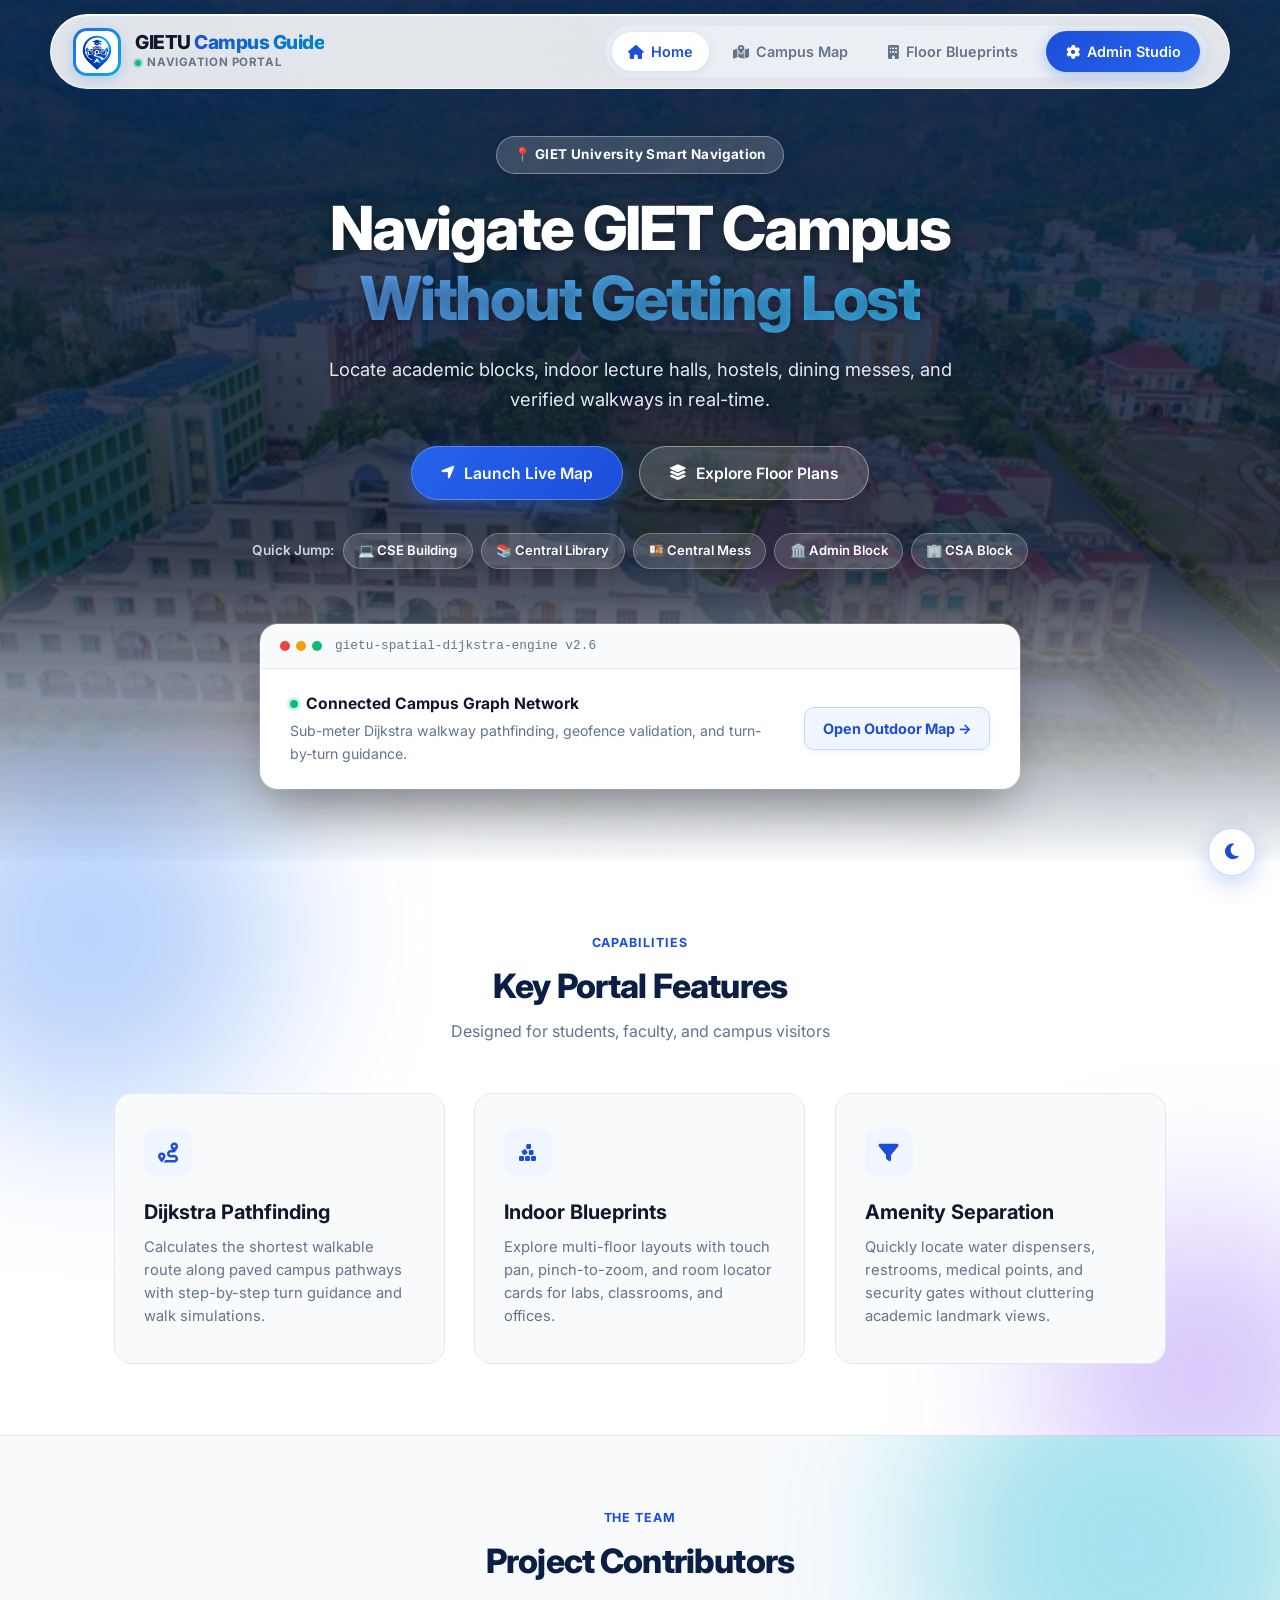
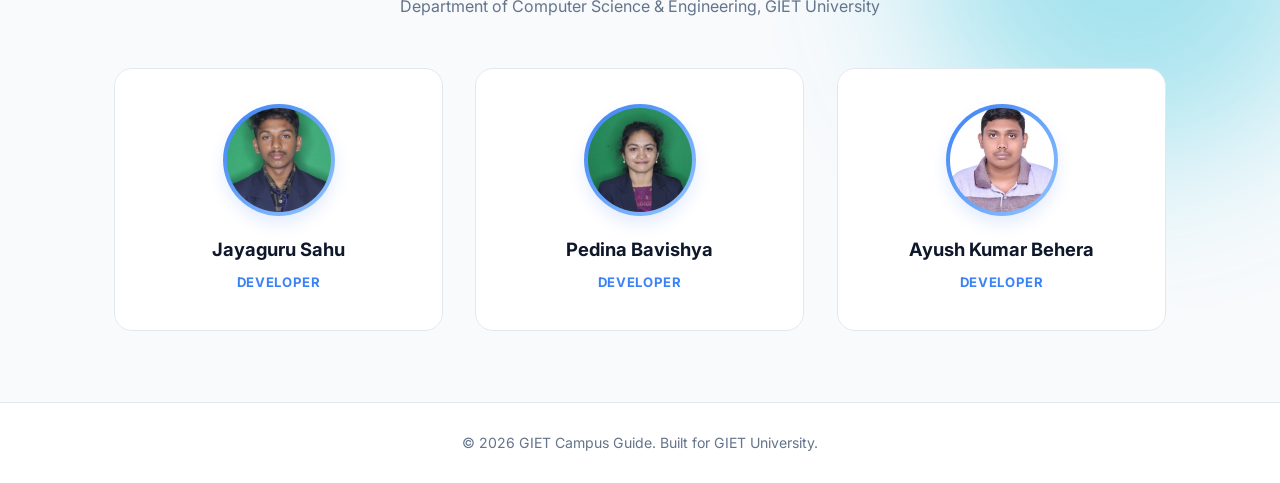
==== commit 0d6ce43a: "improved building structure and the routing engin" ====
--- a/frontend/index.html
+++ b/frontend/index.html
@@ -15,6 +15,7 @@
     <link rel="preconnect" href="https://fonts.googleapis.com">
     <link rel="preconnect" href="https://fonts.gstatic.com" crossorigin>
     <link href="https://fonts.googleapis.com/css2?family=Inter:wght@400;500;600;700;800&display=swap" rel="stylesheet">
+    <link rel="stylesheet" href="https://cdnjs.cloudflare.com/ajax/libs/font-awesome/6.4.0/css/all.min.css" />
 
     <!-- Stylesheet -->
     <link rel="stylesheet" href="css/style.css" />
@@ -44,20 +45,20 @@
             <!-- Navigation Links -->
             <nav class="navbar" id="navbar">
                 <a href="index.html" class="nav-link active">
-                    <svg class="nav-icon" viewBox="0 0 24 24" fill="none" stroke="currentColor" stroke-width="2" stroke-linecap="round" stroke-linejoin="round"><path d="m3 9 9-7 9 7v11a2 2 0 0 1-2 2H5a2 2 0 0 1-2-2z"/><polyline points="9 22 9 12 15 12 15 22"/></svg>
+                    <i class="fa-solid fa-house nav-icon"></i>
                     <span>Home</span>
                 </a>
                 <a href="navigation.html" class="nav-link">
-                    <svg class="nav-icon" viewBox="0 0 24 24" fill="none" stroke="currentColor" stroke-width="2" stroke-linecap="round" stroke-linejoin="round"><polygon points="3 6 9 3 15 6 21 3 21 18 15 21 9 18 3 21"/><line x1="9" x2="9" y1="3" y2="18"/><line x1="15" x2="15" y1="6" y2="21"/></svg>
+                    <i class="fa-solid fa-map-location-dot nav-icon"></i>
                     <span>Campus Map</span>
                 </a>
                 <a href="building.html" class="nav-link">
-                    <svg class="nav-icon" viewBox="0 0 24 24" fill="none" stroke="currentColor" stroke-width="2" stroke-linecap="round" stroke-linejoin="round"><rect x="4" y="2" width="16" height="20" rx="2" ry="2"/><line x1="9" y1="22" x2="9" y2="22.01"/><line x1="15" y1="22" x2="15" y2="22.01"/><line x1="9" y1="6" x2="9" y2="6.01"/><line x1="15" y1="6" x2="15" y2="6.01"/><line x1="9" y1="10" x2="9" y2="10.01"/><line x1="15" y1="10" x2="15" y2="10.01"/><line x1="9" y1="14" x2="9" y2="14.01"/><line x1="15" y1="14" x2="15" y2="14.01"/><line x1="9" y1="18" x2="9" y2="18.01"/><line x1="15" y1="18" x2="15" y2="18.01"/></svg>
-                    <span>Building Directory</span>
+                    <i class="fa-solid fa-building nav-icon"></i>
+                    <span>Floor Blueprints</span>
                 </a>
                 <a href="admin.html" class="nav-link admin-btn">
-                    <svg class="nav-icon admin-icon" viewBox="0 0 24 24" fill="none" stroke="currentColor" stroke-width="2" stroke-linecap="round" stroke-linejoin="round"><path d="M16 21v-2a4 4 0 0 0-4-4H6a4 4 0 0 0-4 4v2"/><circle cx="9" cy="7" r="4"/><path d="M22 21v-2a4 4 0 0 0-3-3.87"/><path d="M16 3.13a4 4 0 0 1 0 7.75"/></svg>
-                    <span>Admin Portal</span>
+                    <i class="fa-solid fa-gear nav-icon admin-icon"></i>
+                    <span>Admin Studio</span>
                 </a>
             </nav>
         </div>
@@ -68,33 +69,34 @@
         <section class="hero">
             <div class="hero-container">
                 <div class="badge-wrapper">
-                    <span class="badge">📍 GIET Campus Navigation</span>
+                    <span class="badge">📍 GIET University Smart Navigation</span>
                 </div>
                 
-                <h1>Navigate GIET University <br><span class="gradient-text">Without Getting Lost</span></h1>
+                <h1>Navigate GIET Campus <br><span class="gradient-text">Without Getting Lost</span></h1>
                 
                 <p class="hero-subtitle">
-                    Find departments, lecture blocks, hostel messes, libraries, and connected walking paths across the entire campus in seconds.
+                    Locate academic blocks, indoor lecture halls, hostels, dining messes, and verified walkways in real-time.
                 </p>
 
                 <!-- Primary Action Buttons -->
                 <div class="hero-buttons">
                     <a href="navigation.html" class="btn btn-primary">
-                        <span>🗺️</span> Launch Interactive Map
+                        <i class="fa-solid fa-location-arrow"></i> Launch Live Map
                     </a>
                     <a href="building.html" class="btn btn-secondary">
-                        <span>📋</span> View Building Directory
+                        <i class="fa-solid fa-layer-group"></i> Explore Floor Plans
                     </a>
                 </div>
 
-                <!-- Instant Jump Chips -->
+                <!-- Instant Jump Chips with Valid Query Names -->
                 <div class="quick-chips-wrapper">
-                    <span class="chips-label">Popular Locations:</span>
+                    <span class="chips-label">Quick Jump:</span>
                     <div class="quick-chips">
-                        <a href="navigation.html?dest=CSE" class="chip">🏢 CSE Block</a>
-                        <a href="navigation.html?dest=Library" class="chip">📚 Central Library</a>
-                        <a href="navigation.html?dest=Mess" class="chip">🍛 Central Mess</a>
-                        <a href="navigation.html?dest=Admin" class="chip">🏛️ Administration</a>
+                        <a href="navigation.html?building=CSE%20Building" class="chip">💻 CSE Building</a>
+                        <a href="navigation.html?building=Library" class="chip">📚 Central Library</a>
+                        <a href="navigation.html?building=Central%20Mess" class="chip">🍱 Central Mess</a>
+                        <a href="navigation.html?building=Admin%20Block" class="chip">🏛️ Admin Block</a>
+                        <a href="navigation.html?building=CSA%20Block" class="chip">🏢 CSA Block</a>
                     </div>
                 </div>
 
@@ -106,17 +108,50 @@
                             <span class="dot dot-amber"></span>
                             <span class="dot dot-green"></span>
                         </div>
-                        <span class="preview-title">gietu-live-routing-engine v2.4</span>
+                        <span class="preview-title">gietu-spatial-dijkstra-engine v2.6</span>
                     </div>
                     <div class="preview-body">
                         <div class="preview-info">
                             <div class="status-indicator">
                                 <span class="status-pulse"></span>
-                                <strong>Connected Dijkstra Routing Grid</strong>
+                                <strong>Connected Campus Graph Network</strong>
                             </div>
-                            <p>Turn-by-turn routing across verified walkways with live simulation support.</p>
-                        </div>
-                        <a href="navigation.html" class="preview-link">Open Live Map &rarr;</a>
+                            <p>Sub-meter Dijkstra walkway pathfinding, geofence validation, and turn-by-turn guidance.</p>
+                        </div>
+                        <a href="navigation.html" class="preview-link">Open Outdoor Map &rarr;</a>
+                    </div>
+                </div>
+            </div>
+        </section>
+
+        <!-- CORE FEATURES SECTION -->
+        <section class="features">
+            <div class="blob blob-1"></div>
+            <div class="blob blob-2"></div>
+            <div class="section-container">
+                <div class="section-heading">
+                    <span class="section-eyebrow">CAPABILITIES</span>
+                    <h2>Key Portal Features</h2>
+                    <p>Designed for students, faculty, and campus visitors</p>
+                </div>
+
+                <div class="features-grid">
+                    <div class="card">
+                        <div class="card-icon"><i class="fa-solid fa-route"></i></div>
+                        <h3>Dijkstra Pathfinding</h3>
+                        <p>Calculates the shortest walkable route along paved campus pathways with step-by-step turn guidance and walk simulations.</p>
+                    </div>
+
+                    <div class="card">
+                        <div class="card-icon"><i class="fa-solid fa-cubes-stacked"></i></div>
+                        <h3>Indoor Blueprints</h3>
+                        <p>Explore multi-floor layouts with touch pan, pinch-to-zoom, and room locator cards for labs, classrooms, and offices.</p>
+                    </div>
+
+                    <div class="card">
+                        <div class="card-icon"><i class="fa-solid fa-filter"></i></div>
+                        <h3>Amenity Separation</h3>
+                        <p>Quickly locate water dispensers, restrooms, medical points, and security gates without cluttering academic landmark views.</p>
                     </div>
                 </div>
             </div>
@@ -129,12 +164,12 @@
                 <div class="section-heading">
                     <span class="section-eyebrow">THE TEAM</span>
                     <h2>Project Contributors</h2>
-                    <p>Designed and built for the GIET University community</p>
+                    <p>Department of Computer Science & Engineering, GIET University</p>
                 </div>
                 <div class="team-grid">
                     <div class="team-card">
                         <div class="avatar-wrapper">
-                            <img src="assets/images/jaya%20photo.jpeg" alt="Jayaguru Sahu" loading="lazy" />
+                            <img src="assets/images/jaya%20photo.jpeg" alt="Jayaguru Sahu" loading="lazy" onerror="this.src='assets/images/LOGO.png'" />
                         </div>
                         <h4>Jayaguru Sahu</h4>
                         <span class="team-role">Developer</span>
@@ -142,7 +177,7 @@
 
                     <div class="team-card">
                         <div class="avatar-wrapper">
-                            <img src="assets/images/bhavishya%20image%20.jpeg" alt="Pedina Bavishya" loading="lazy" />
+                            <img src="assets/images/bhavishya%20image%20.jpeg" alt="Pedina Bavishya" loading="lazy" onerror="this.src='assets/images/LOGO.png'" />
                         </div>
                         <h4>Pedina Bavishya</h4>
                         <span class="team-role">Developer</span>
@@ -150,7 +185,7 @@
 
                     <div class="team-card">
                         <div class="avatar-wrapper">
-                            <img src="assets/images/Ayush%20photo.jpeg" alt="Ayush Kumar Behera" loading="lazy" />
+                            <img src="assets/images/Ayush%20photo.jpeg" alt="Ayush Kumar Behera" loading="lazy" onerror="this.src='assets/images/LOGO.png'" />
                         </div>
                         <h4>Ayush Kumar Behera</h4>
                         <span class="team-role">Developer</span>
@@ -162,14 +197,12 @@
         
     <!-- FOOTER -->
     <footer class="footer">
-        <p>&copy; 2026 GIET Campus Guide. Built with precision for GIET University.</p>
+        <p>&copy; 2026 GIET Campus Guide. Built for GIET University.</p>
     </footer>
 
-    <!-- Dark Mode Button -->
+    <!-- Theme Toggle Floating Action -->
     <button class="theme-toggle" id="theme-toggle" aria-label="Toggle dark mode" title="Toggle dark mode">
-        <svg class="theme-icon" viewBox="0 0 24 24" fill="none" stroke="currentColor" stroke-width="2" stroke-linecap="round" stroke-linejoin="round">
-            <path d="M21 12.79A9 9 0 1 1 11.21 3 7 7 0 0 0 21 12.79z"/>
-        </svg>
+        <i class="fa-solid fa-moon theme-icon" id="theme-icon"></i>
     </button>
 
     <script src="js/home.js"></script>
--- a/frontend/css/style.css
+++ b/frontend/css/style.css
@@ -52,6 +52,7 @@
 body.dark-mode .nav-link.active,
 body.dark-mode .nav-link:hover {
     background: #1e293b;
+    color: #38bdf8;
 }
 
 body.dark-mode .logo-box,
@@ -66,6 +67,7 @@
 body.dark-mode .hero-preview-card,
 body.dark-mode .preview-body {
     background: var(--card-bg);
+    border-color: var(--border-color);
 }
 
 body.dark-mode .preview-bar {
@@ -73,10 +75,15 @@
 }
 
 body.dark-mode .btn-secondary {
-    background: linear-gradient(135deg, #2563eb, #1d4ed8);
+    background: rgba(255, 255, 255, 0.08);
+    color: #f1f5f9;
+    border-color: rgba(255, 255, 255, 0.25);
+}
+
+body.dark-mode .btn-secondary:hover {
+    background: rgba(255, 255, 255, 0.16);
     color: #ffffff;
-    border-color: rgba(255, 255, 255, 0.25);
-    box-shadow: 0 6px 20px rgba(37, 99, 235, 0.45);
+    border-color: #38bdf8;
 }
 
 body.dark-mode .features {
@@ -95,29 +102,24 @@
     border-color: var(--primary-blue);
 }
 
-body.dark-mode .btn-secondary:hover {
-    background: #1e40af;
-    color: #ffffff;
-    box-shadow: 0 8px 24px rgba(37, 99, 235, 0.6);
-}
-
 body.dark-mode .section-heading h2 {
     color: #f1f5f9;
 }
 
 body.dark-mode .card-icon {
     background: rgba(59, 130, 246, 0.15);
+    color: #38bdf8;
 }
 
 body.dark-mode .hero {
     background: 
         linear-gradient(
             180deg, 
-            rgba(11, 31, 68, 0.88) 0%, 
-            rgba(15, 23, 42, 0.82) 65%, 
+            rgba(11, 31, 68, 0.90) 0%, 
+            rgba(15, 23, 42, 0.85) 65%, 
             rgba(15, 23, 42, 1) 100%
         ),
-        url('/frontend/assets/images/Giet-campus-view.jpg') no-repeat center center;
+        url('../assets/images/Giet-campus-view.jpg') no-repeat center center;
     background-size: cover;
 }
 
@@ -134,8 +136,8 @@
     display: flex;
     align-items: center;
     justify-content: center;
-    width: 52px;
-    height: 52px;
+    width: 48px;
+    height: 48px;
     border-radius: 50%;
     background: #ffffff;
     border: 1.5px solid #bfdbfe;
@@ -150,8 +152,7 @@
 }
 
 .theme-icon {
-    width: 22px;
-    height: 22px;
+    font-size: 18px;
     color: var(--primary-blue);
     transition: color 0.3s ease;
 }
@@ -239,9 +240,9 @@
 }
 
 .logo-box {
-    height: 52px;
-    width: 52px;
-    min-width: 52px;
+    height: 48px;
+    width: 48px;
+    min-width: 48px;
     background: #ffffff;
     padding: 3px;
     border-radius: 14px;
@@ -279,8 +280,6 @@
     z-index: 1;
     background: #ffffff;
     border-radius: 11px;
-    transform: scale(1.08);
-    filter: contrast(1.28) saturate(1.22) brightness(0.97) drop-shadow(0 2px 4px rgba(29, 78, 216, 0.25));
 }
 
 .logo-section:hover .logo-box {
@@ -294,7 +293,7 @@
 }
 
 .brand-title {
-    font-size: 1.25rem;
+    font-size: 1.2rem;
     font-weight: 800;
     color: var(--text-main);
     letter-spacing: -0.025em;
@@ -352,22 +351,20 @@
 .nav-link {
     text-decoration: none;
     font-weight: 600;
-    font-size: 0.92rem;
+    font-size: 0.9rem;
     color: var(--text-muted);
-    padding: 0.5rem 1.1rem;
+    padding: 0.5rem 1rem;
     border-radius: var(--radius-full);
     display: inline-flex;
     align-items: center;
-    gap: 0.5rem;
+    gap: 0.45rem;
     position: relative;
     transition: all 0.25s cubic-bezier(0.16, 1, 0.3, 1);
 }
 
 .nav-icon {
-    width: 17px;
-    height: 17px;
-    stroke: currentColor;
-    transition: transform 0.2s ease, stroke 0.2s ease;
+    font-size: 14px;
+    transition: transform 0.2s ease, color 0.2s ease;
 }
 
 .nav-link:hover {
@@ -377,7 +374,7 @@
 
 .nav-link:hover .nav-icon {
     transform: translateY(-1.5px);
-    stroke: var(--primary-blue);
+    color: var(--primary-blue);
 }
 
 .nav-link.active {
@@ -390,14 +387,10 @@
     background: linear-gradient(135deg, #1d4ed8, #2563eb, #0284c7);
     background-size: 200% auto;
     color: #ffffff !important;
-    padding: 0.55rem 1.3rem;
+    padding: 0.55rem 1.2rem;
     box-shadow: 0 4px 15px rgba(37, 99, 235, 0.32);
     margin-left: 0.25rem;
     border: none;
-}
-
-.nav-link.admin-btn .admin-icon {
-    stroke: #ffffff;
 }
 
 .nav-link.admin-btn:hover {
@@ -411,32 +404,27 @@
     display: none;
     flex-direction: column;
     justify-content: space-around;
-    width: 42px;
-    height: 42px;
+    width: 40px;
+    height: 40px;
     background: #ffffff;
     border: 1.5px solid #bfdbfe;
-    border-radius: 12px;
+    border-radius: 10px;
     cursor: pointer;
-    padding: 10px;
+    padding: 9px;
     z-index: 1001;
-    box-shadow: 0 4px 10px rgba(37, 99, 235, 0.08);
     transition: all 0.25s ease;
-}
-
-.hamburger-btn:hover {
-    background: #eff6ff;
 }
 
 .hamburger-btn .bar {
     width: 100%;
-    height: 2.5px;
+    height: 2px;
     background-color: var(--primary-blue);
     border-radius: 4px;
     transition: all 0.3s ease-in-out;
 }
 
 .hamburger-btn.active .bar:nth-child(1) {
-    transform: translateY(6.5px) rotate(45deg);
+    transform: translateY(6px) rotate(45deg);
 }
 
 .hamburger-btn.active .bar:nth-child(2) {
@@ -445,7 +433,7 @@
 }
 
 .hamburger-btn.active .bar:nth-child(3) {
-    transform: translateY(-6.5px) rotate(-45deg);
+    transform: translateY(-6px) rotate(-45deg);
 }
 
 /* ============================================================
@@ -460,11 +448,10 @@
             rgba(15, 23, 42, 0.82) 65%,
             rgba(248, 250, 252, 1) 100%
         ),
-        url('/frontend/assets/images/Giet-campus-view.jpg') no-repeat center center;
+        url('../assets/images/Giet-campus-view.jpg') no-repeat center center;
     background-size: cover;
     background-attachment: scroll;
-    padding: 6.5rem 1.5rem 5rem;
-    margin-top: -20px;
+    padding: 6.5rem 1.5rem 4.5rem;
     text-align: center;
     overflow: hidden;
 }
@@ -542,6 +529,7 @@
     transition: transform 0.2s ease, box-shadow 0.2s ease, background 0.2s ease;
 }
 
+/* Primary Solid Button */
 .btn-primary {
     background: linear-gradient(135deg, #2563eb, #1d4ed8);
     color: #ffffff;
@@ -555,18 +543,21 @@
     box-shadow: 0 8px 24px rgba(37, 99, 235, 0.6);
 }
 
+/* Distinct Secondary Outline/Glass Button */
 .btn-secondary {
-    background: linear-gradient(135deg, #2563eb, #1d4ed8);
+    background: rgba(255, 255, 255, 0.15);
+    backdrop-filter: blur(10px);
+    -webkit-backdrop-filter: blur(10px);
     color: #ffffff;
-    border: 1px solid rgba(255, 255, 255, 0.25);
-    box-shadow: 0 6px 20px rgba(37, 99, 235, 0.45);
+    border: 1.5px solid rgba(255, 255, 255, 0.4);
+    box-shadow: 0 4px 15px rgba(0, 0, 0, 0.15);
 }
 
 .btn-secondary:hover {
-    background: #1e40af;
+    background: rgba(255, 255, 255, 0.25);
+    border-color: #ffffff;
     color: #ffffff;
     transform: translateY(-2px);
-    box-shadow: 0 8px 24px rgba(37, 99, 235, 0.6);
 }
 
 .quick-chips-wrapper {
@@ -715,6 +706,63 @@
 }
 
 /* ============================================================
+   FEATURES SECTION
+   ============================================================ */
+.features {
+    background: #ffffff;
+    position: relative;
+    border-bottom: 1px solid var(--border-color);
+}
+
+.features-grid {
+    display: grid;
+    grid-template-columns: repeat(auto-fit, minmax(280px, 1fr));
+    gap: 1.8rem;
+    position: relative;
+    z-index: 2;
+}
+
+.card {
+    background: #f8fafc;
+    border: 1px solid var(--border-color);
+    border-radius: var(--radius-lg);
+    padding: 2.2rem 1.8rem;
+    transition: all 0.25s ease;
+}
+
+.card:hover {
+    transform: translateY(-4px);
+    box-shadow: var(--shadow-card);
+    border-color: #93c5fd;
+}
+
+.card-icon {
+    width: 48px;
+    height: 48px;
+    background: #eff6ff;
+    color: var(--primary-blue);
+    border-radius: 12px;
+    display: flex;
+    align-items: center;
+    justify-content: center;
+    font-size: 20px;
+    margin-bottom: 1.2rem;
+}
+
+.card h3 {
+    font-size: 1.25rem;
+    font-weight: 700;
+    margin-bottom: 0.5rem;
+    color: var(--text-main);
+}
+
+.card p {
+    font-size: 0.92rem;
+    color: var(--text-muted);
+    line-height: 1.55;
+}
+
+/* ============================================================
    CONTENT SECTIONS & CONTRIBUTORS
    ============================================================ */
 .section-container {
@@ -752,9 +800,10 @@
     margin-top: 0.35rem;
 }
 
-.features, .about-section {
+.about-section {
     position: relative;
     overflow: hidden;
+    background: #f8fafc;
 }
 
 .blob {
@@ -769,11 +818,6 @@
 .blob-2 { width: 320px; height: 320px; background: var(--accent-purple); bottom: -100px; right: -80px; }
 .blob-3 { width: 420px; height: 420px; background: var(--accent-cyan); top: -100px; right: -60px; }
 
-.about-section {
-    background: #ffffff;
-    border-top: 1px solid var(--border-color);
-}
-
 .team-grid {
     display: grid;
     grid-template-columns: repeat(auto-fit, minmax(220px, 1fr));
@@ -782,7 +826,7 @@
 }
 
 .team-card {
-    background: #f8fafc;
+    background: #ffffff;
     border: 1px solid var(--border-color);
     border-radius: var(--radius-lg);
     padding: 2.2rem 1.5rem;
@@ -897,5 +941,6 @@
     .section-container { padding: 2.8rem 1rem; }
     .section-heading { margin-bottom: 1.8rem; }
     .section-heading h2 { font-size: 1.6rem; }
+    .features-grid { grid-template-columns: 1fr; gap: 1rem; }
     .team-grid { grid-template-columns: 1fr; gap: 1rem; }
 }
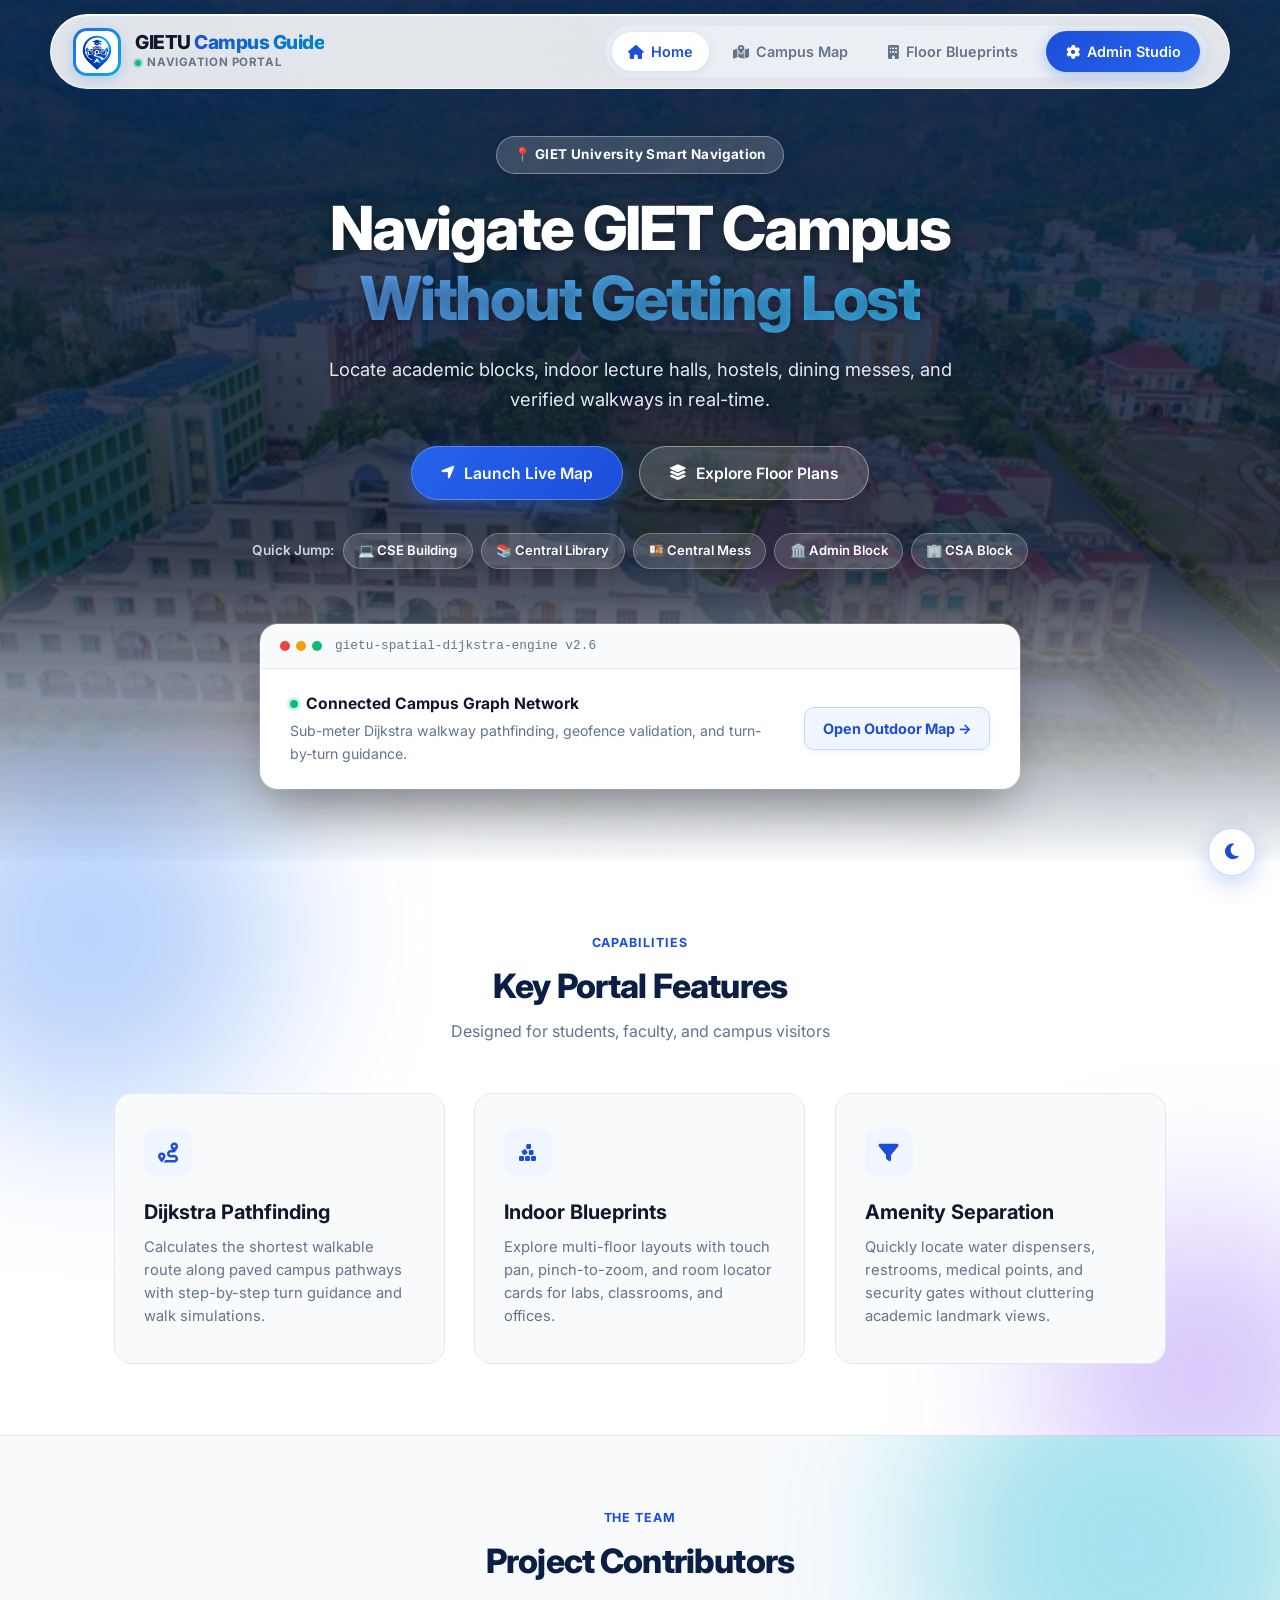
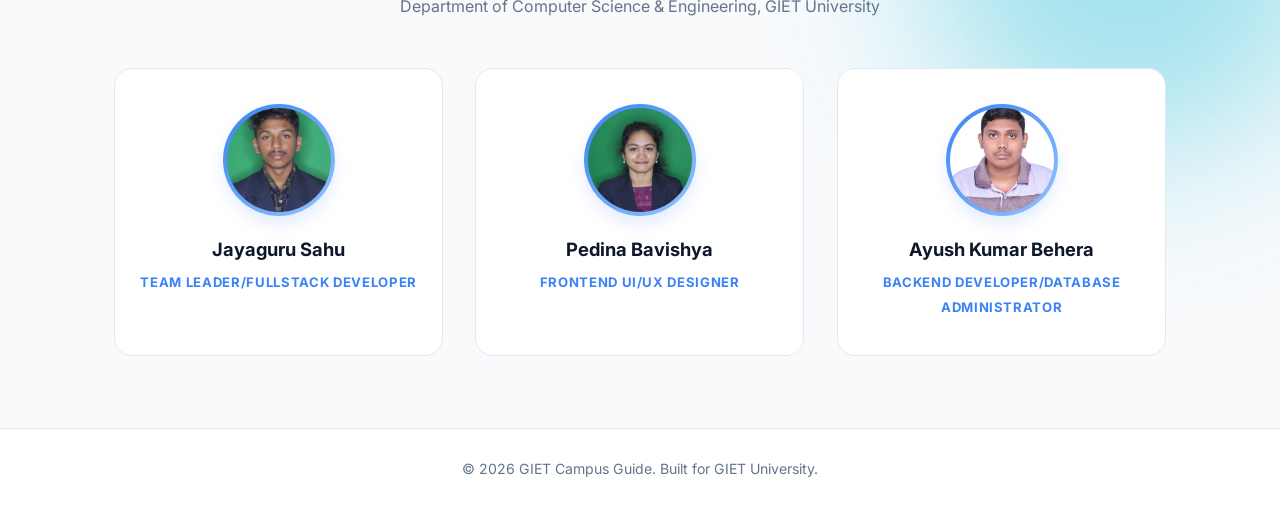
==== commit acfd9750: "roles" ====
--- a/frontend/index.html
+++ b/frontend/index.html
@@ -172,7 +172,7 @@
                             <img src="assets/images/jaya%20photo.jpeg" alt="Jayaguru Sahu" loading="lazy" onerror="this.src='assets/images/LOGO.png'" />
                         </div>
                         <h4>Jayaguru Sahu</h4>
-                        <span class="team-role">Developer</span>
+                        <span class="team-role">Team Leader/fullstack Developer</span>
                     </div>
 
                     <div class="team-card">
@@ -180,7 +180,7 @@
                             <img src="assets/images/bhavishya%20image%20.jpeg" alt="Pedina Bavishya" loading="lazy" onerror="this.src='assets/images/LOGO.png'" />
                         </div>
                         <h4>Pedina Bavishya</h4>
-                        <span class="team-role">Developer</span>
+                        <span class="team-role">Frontend UI/UX Designer</span>
                     </div>
 
                     <div class="team-card">
@@ -188,7 +188,7 @@
                             <img src="assets/images/Ayush%20photo.jpeg" alt="Ayush Kumar Behera" loading="lazy" onerror="this.src='assets/images/LOGO.png'" />
                         </div>
                         <h4>Ayush Kumar Behera</h4>
-                        <span class="team-role">Developer</span>
+                        <span class="team-role">Backend Developer/Database Administrator</span>
                     </div>
                 </div>
             </div>
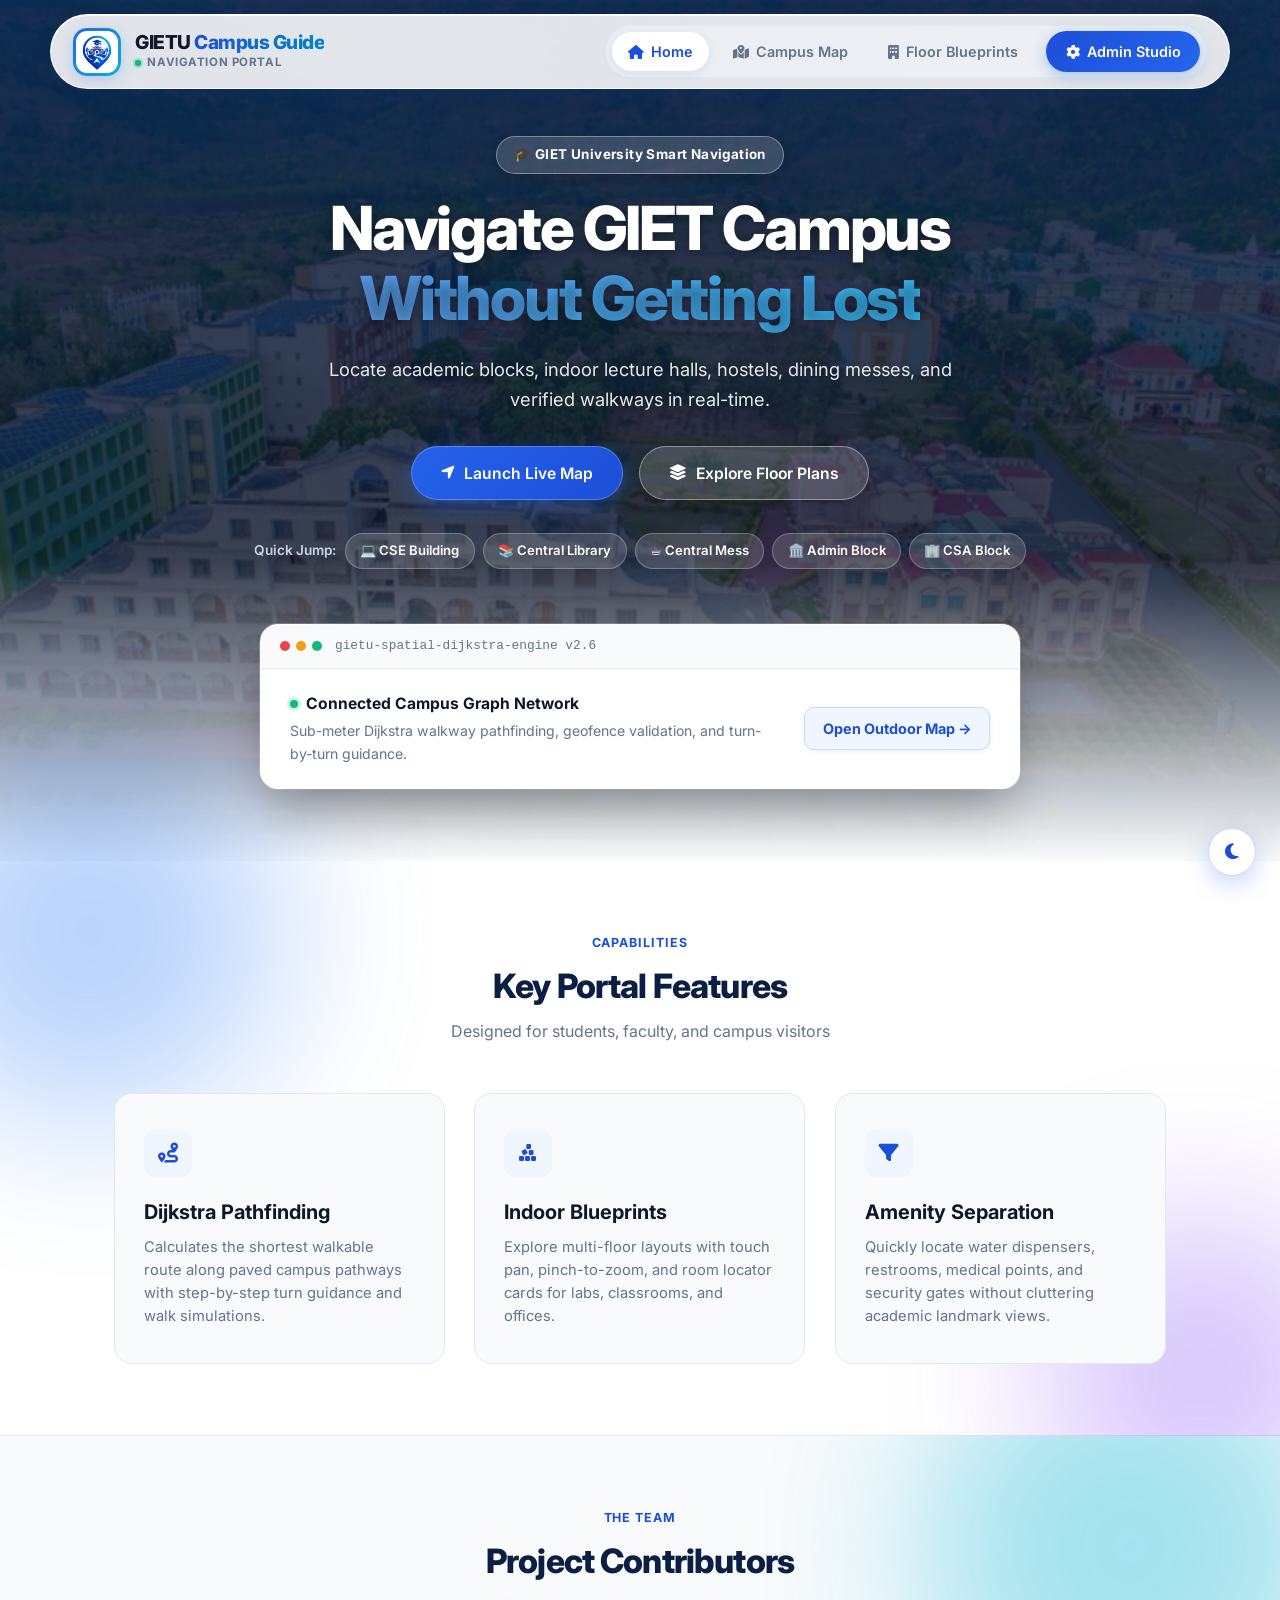
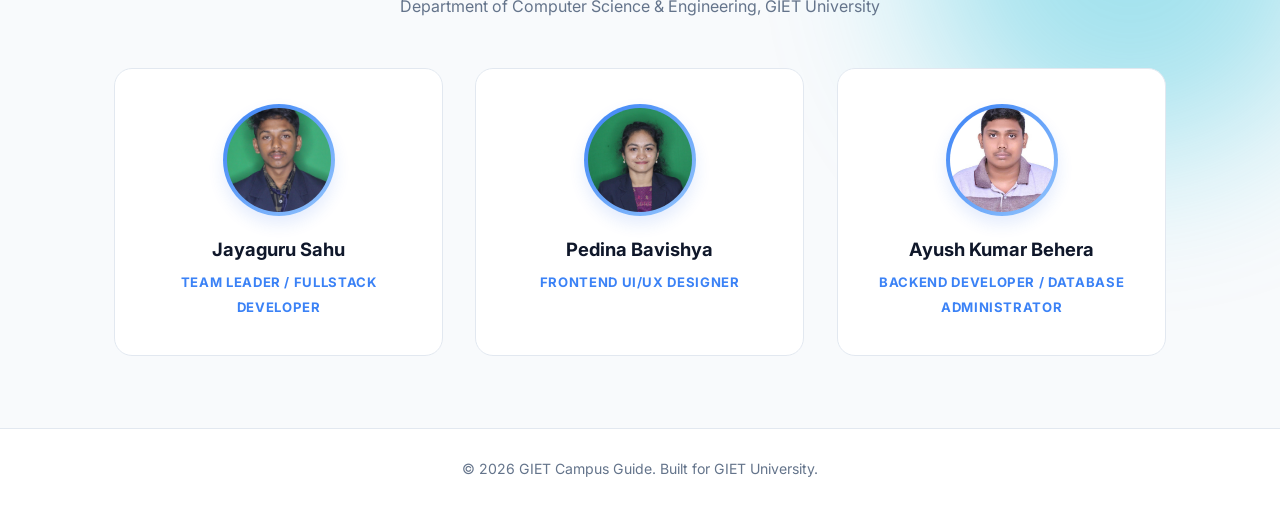
==== commit da2a509c: "fixed errors" ====
--- a/frontend/index.html
+++ b/frontend/index.html
@@ -69,7 +69,7 @@
         <section class="hero">
             <div class="hero-container">
                 <div class="badge-wrapper">
-                    <span class="badge">📍 GIET University Smart Navigation</span>
+                    <span class="badge">🎓 GIET University Smart Navigation</span>
                 </div>
                 
                 <h1>Navigate GIET Campus <br><span class="gradient-text">Without Getting Lost</span></h1>
@@ -94,7 +94,7 @@
                     <div class="quick-chips">
                         <a href="navigation.html?building=CSE%20Building" class="chip">💻 CSE Building</a>
                         <a href="navigation.html?building=Library" class="chip">📚 Central Library</a>
-                        <a href="navigation.html?building=Central%20Mess" class="chip">🍱 Central Mess</a>
+                        <a href="navigation.html?building=Central%20Mess" class="chip">☕ Central Mess</a>
                         <a href="navigation.html?building=Admin%20Block" class="chip">🏛️ Admin Block</a>
                         <a href="navigation.html?building=CSA%20Block" class="chip">🏢 CSA Block</a>
                     </div>
@@ -172,7 +172,7 @@
                             <img src="assets/images/jaya%20photo.jpeg" alt="Jayaguru Sahu" loading="lazy" onerror="this.src='assets/images/LOGO.png'" />
                         </div>
                         <h4>Jayaguru Sahu</h4>
-                        <span class="team-role">Team Leader/fullstack Developer</span>
+                        <span class="team-role">Team Leader / Fullstack Developer</span>
                     </div>
 
                     <div class="team-card">
@@ -188,7 +188,7 @@
                             <img src="assets/images/Ayush%20photo.jpeg" alt="Ayush Kumar Behera" loading="lazy" onerror="this.src='assets/images/LOGO.png'" />
                         </div>
                         <h4>Ayush Kumar Behera</h4>
-                        <span class="team-role">Backend Developer/Database Administrator</span>
+                        <span class="team-role">Backend Developer / Database Administrator</span>
                     </div>
                 </div>
             </div>
